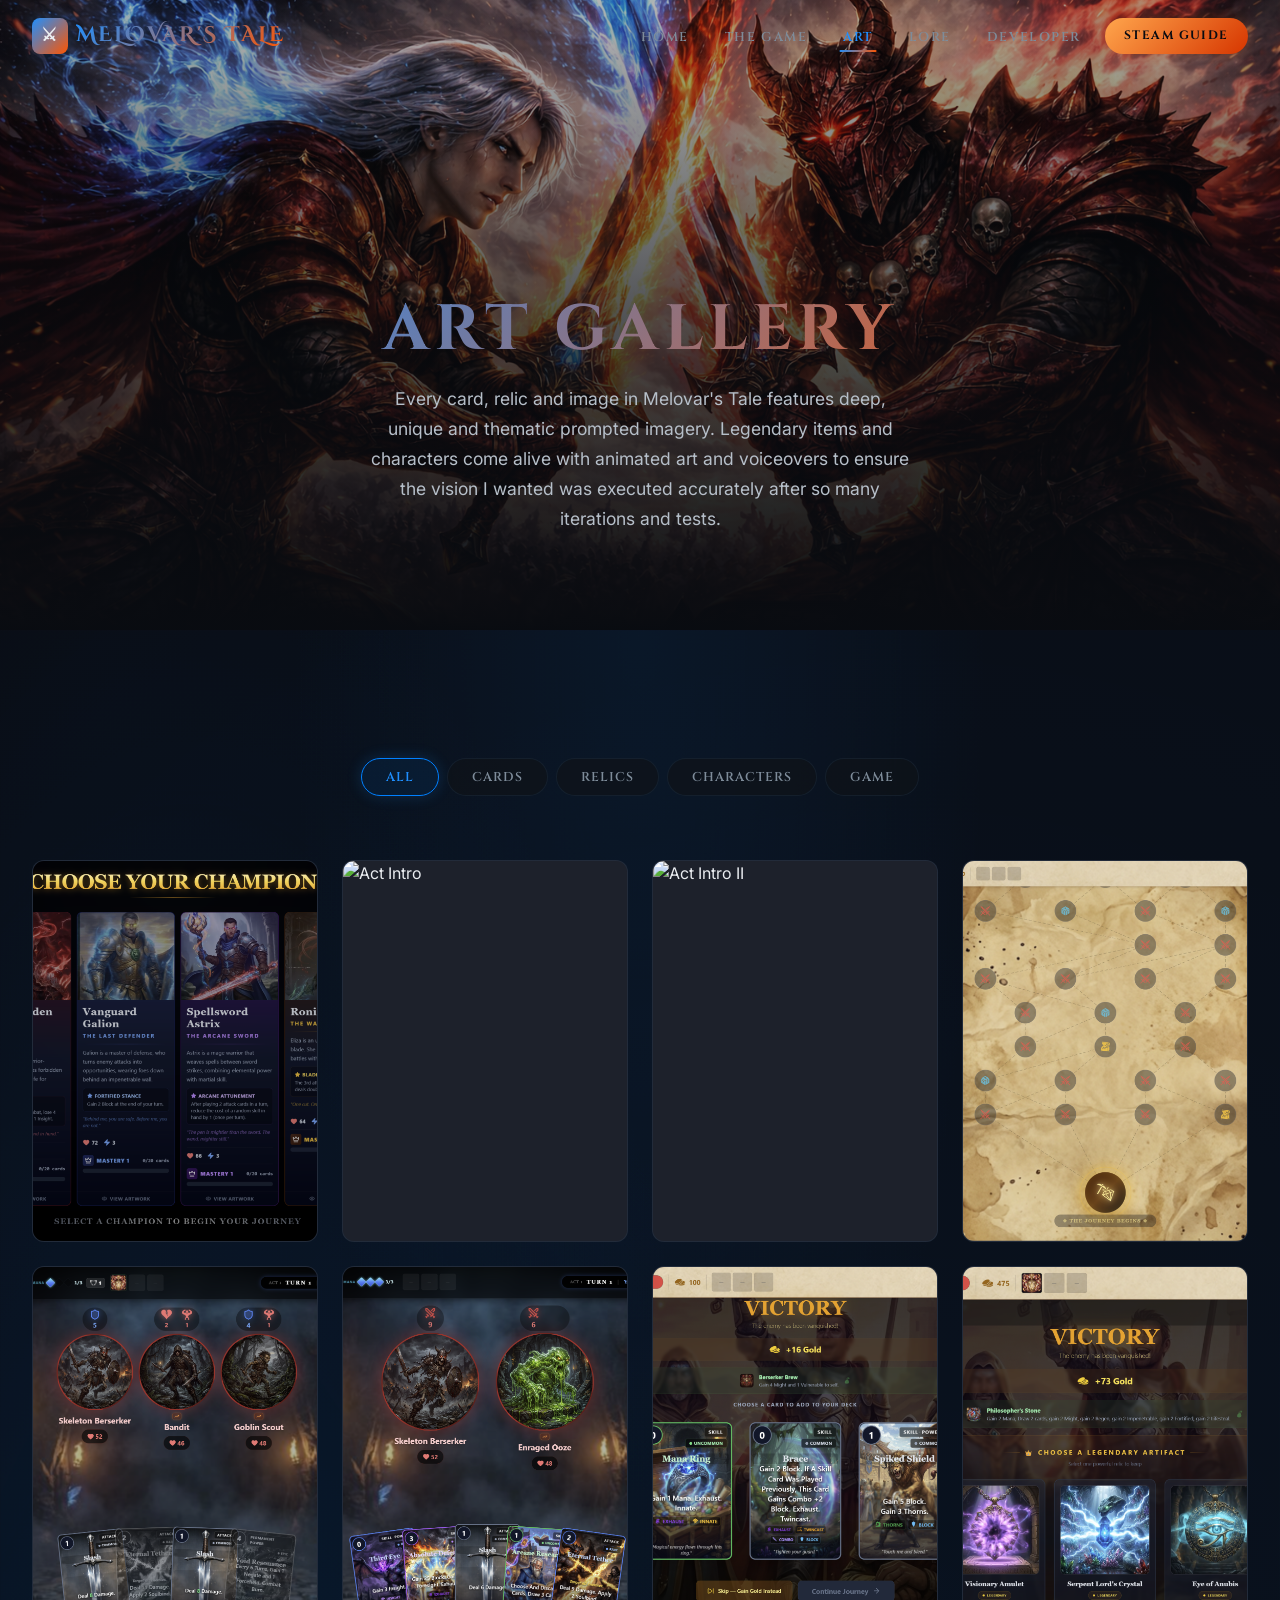
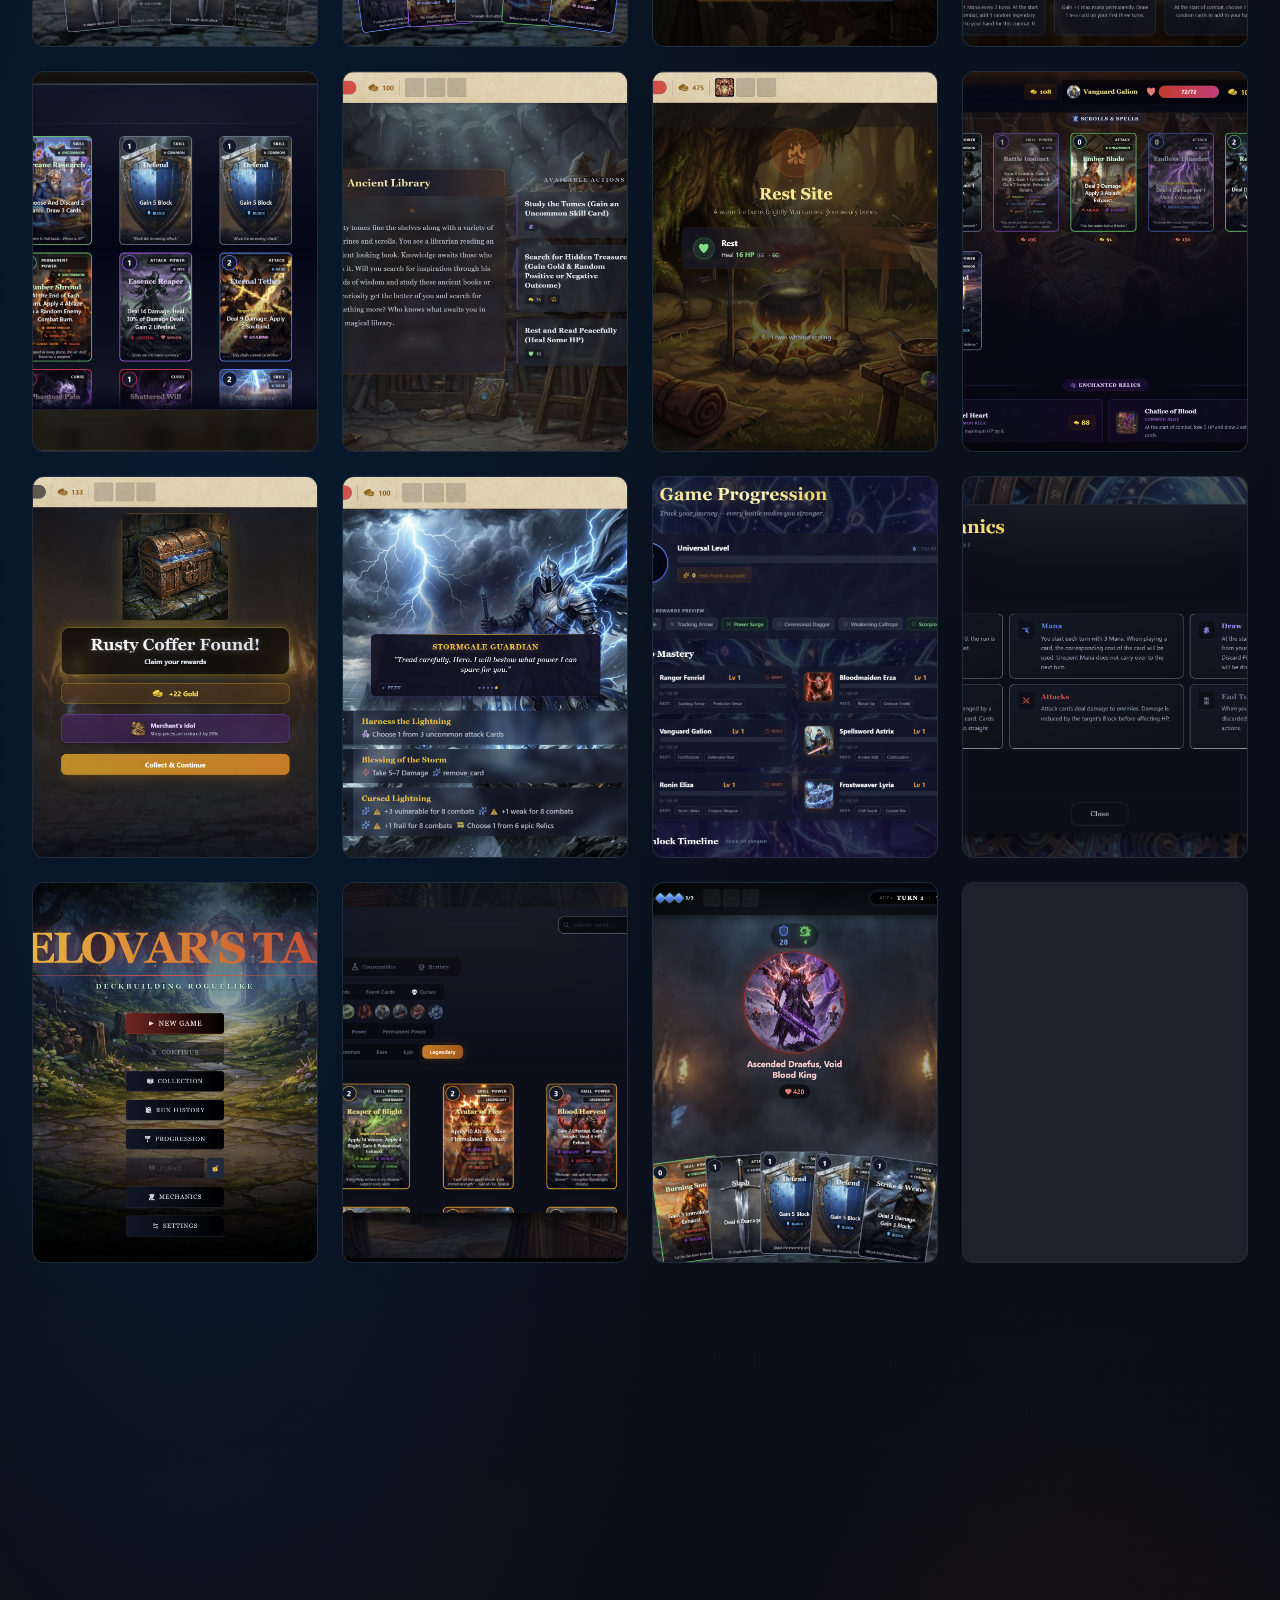
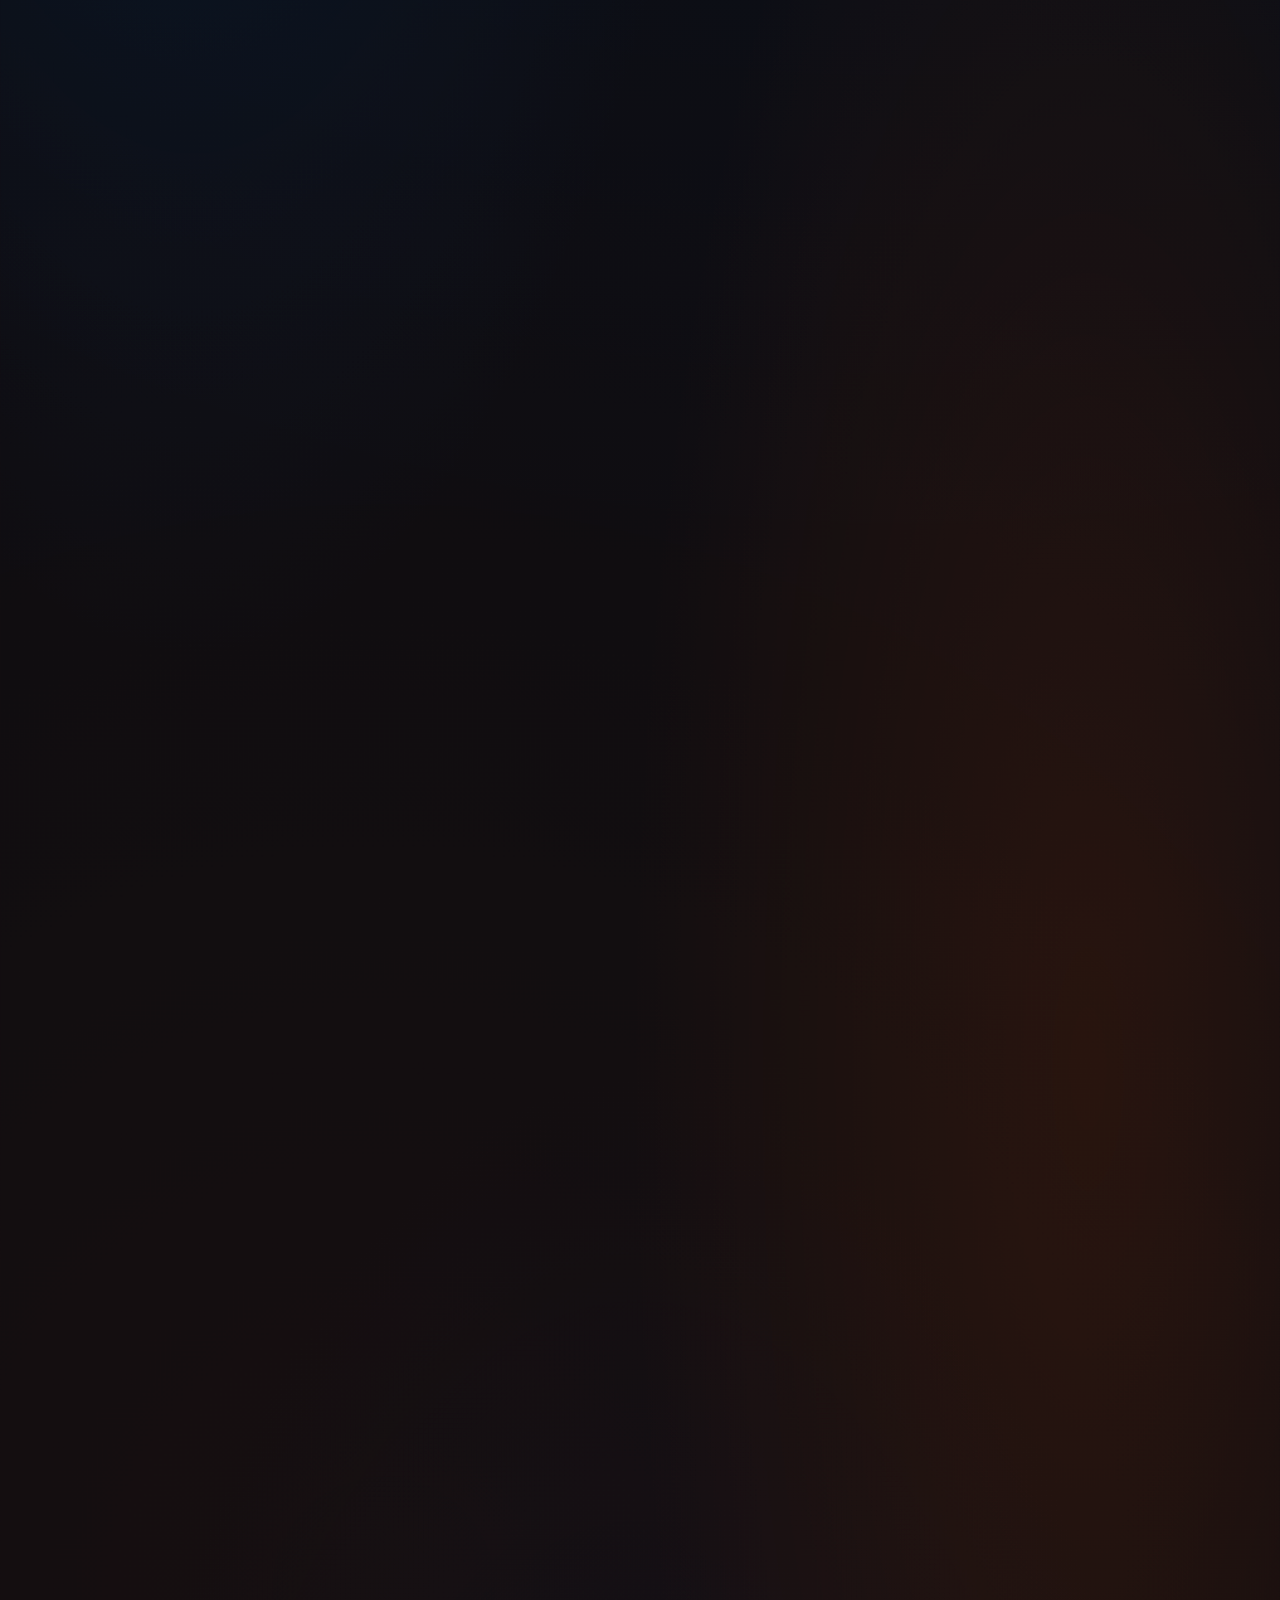
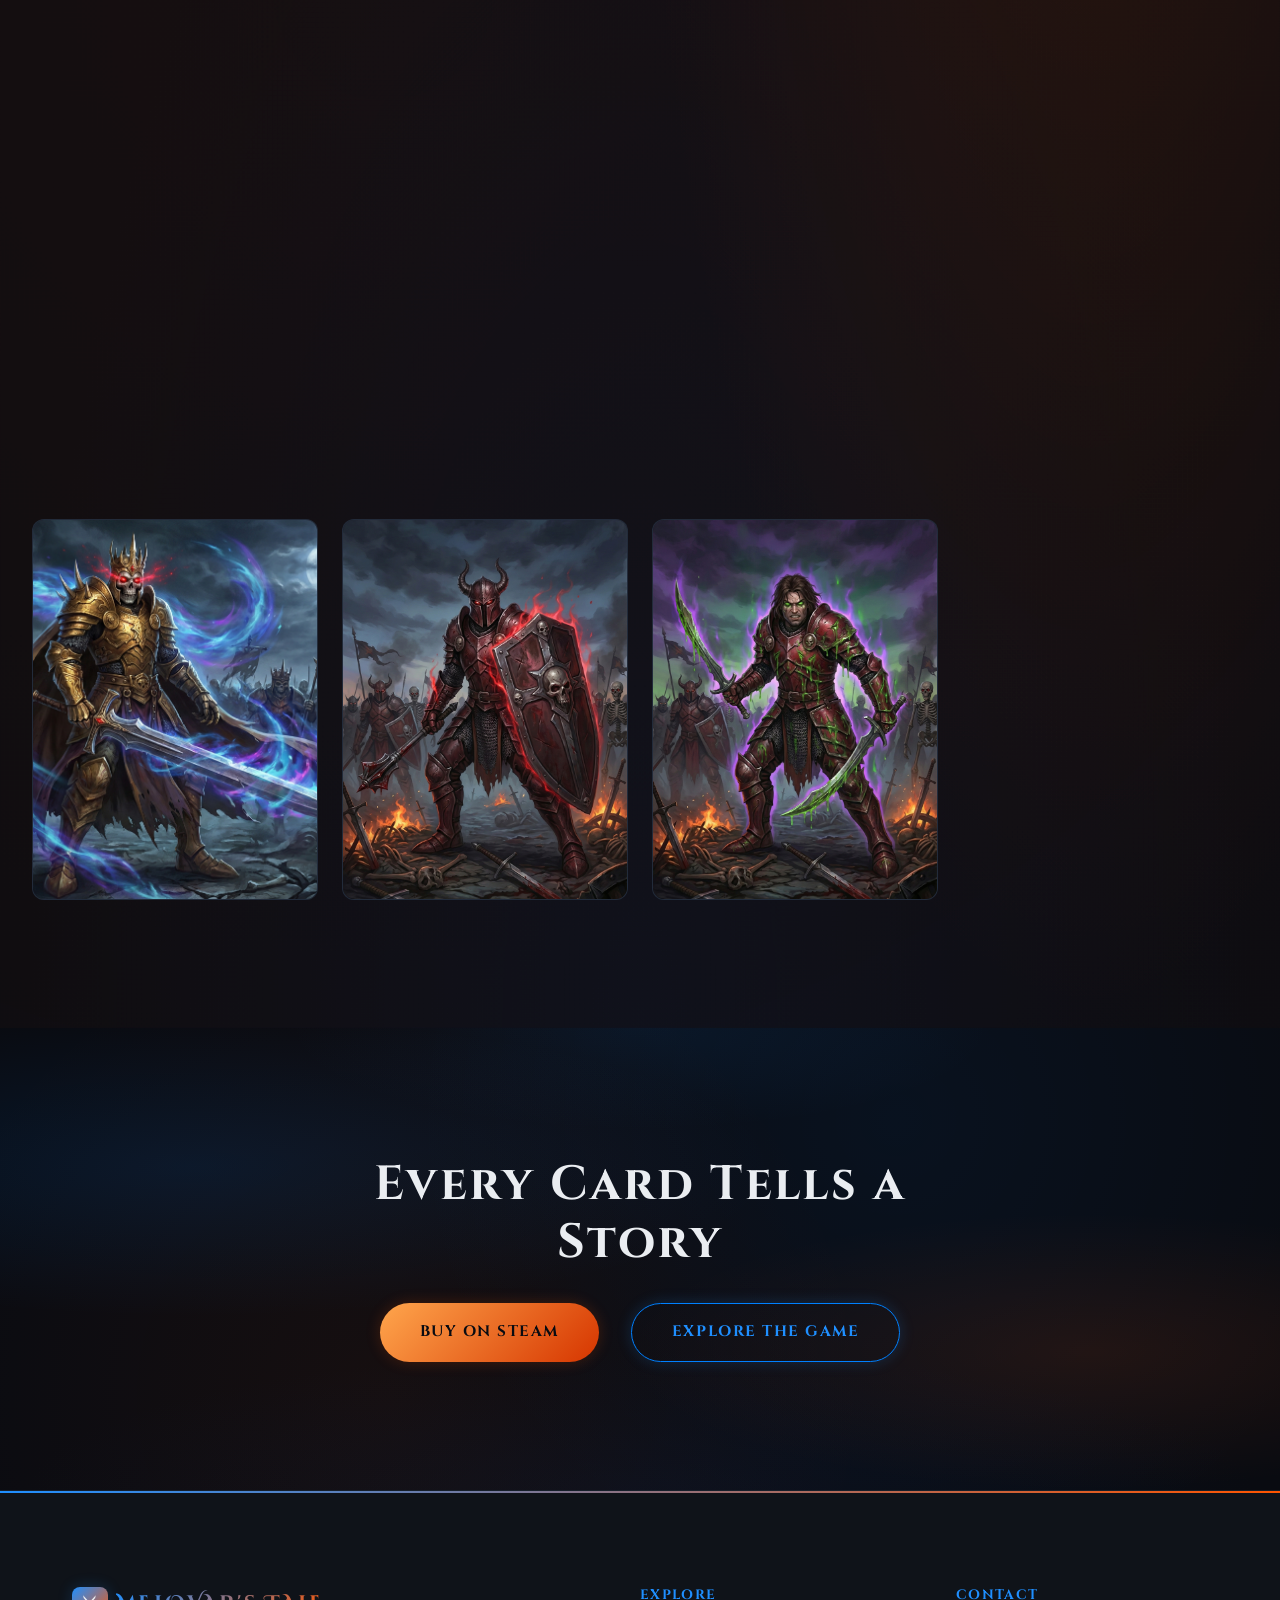
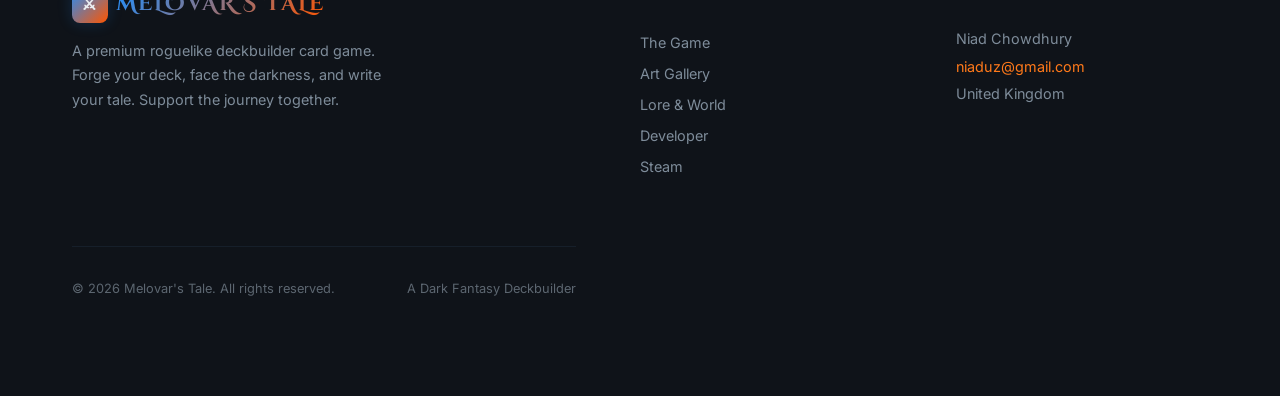
==== art.html @ 2f3a7961 "Fix video autoplay bug on iOS and Android browsers by enforcing strict loop, preload, and JS invocat" ====
<!DOCTYPE html>
<html lang="en">
<head>
  <meta charset="UTF-8">
  <meta name="viewport" content="width=device-width, initial-scale=1.0">
  <title>Art Gallery — Melovar's Tale</title>
  <meta name="description" content="Explore the stunning hand-crafted artwork of Melovar's Tale. Browse legendary cards, powerful relics, and character art from the dark fantasy world.">

  <meta property="og:title" content="Art Gallery — Melovar's Tale">
  <meta property="og:description" content="Stunning hand-crafted card art, legendary relics, and character artwork.">
  <meta property="og:type" content="website">
  <meta property="og:url" content="https://www.melovarstale.co.uk/art">

  <link rel="preconnect" href="https://fonts.googleapis.com">
  <link rel="preconnect" href="https://fonts.gstatic.com" crossorigin>
  <link href="https://fonts.googleapis.com/css2?family=Cinzel:wght@400;500;600;700;800;900&family=Cinzel+Decorative:wght@400;700;900&family=Inter:wght@300;400;500;600;700&display=swap" rel="stylesheet">

  <link rel="stylesheet" href="css/tokens.css">
  <link rel="stylesheet" href="css/base.css">
  <link rel="stylesheet" href="css/layout.css">
  <link rel="stylesheet" href="css/components.css">
  <link rel="stylesheet" href="css/pages/art.css">

  <link rel="icon" href="data:image/svg+xml,<svg xmlns='http://www.w3.org/2000/svg' viewBox='0 0 100 100'><text y='.9em' font-size='90'>⚔️</text></svg>">
</head>
<body>

  <!-- HEADER -->
  <header class="site-header" id="site-header">
    <div class="header-inner">
      <a href="index.html" class="logo" id="logo">
        <div class="logo-icon">⚔</div>
        <span>Melovar's Tale</span>
      </a>
      <nav class="main-nav" id="main-nav" aria-label="Main navigation">
        <ul class="nav-links">
          <li><a href="index.html" class="nav-link" id="nav-home">Home</a></li>
          <li><a href="game.html" class="nav-link" id="nav-game">The Game</a></li>
          <li><a href="art.html" class="nav-link active" id="nav-art">Art</a></li>
          <li><a href="lore.html" class="nav-link" id="nav-lore">Lore</a></li>
          <li><a href="developer.html" class="nav-link" id="nav-developer">Developer</a></li>
        </ul>
        <a href="steam.html" class="nav-cta" id="nav-steam">Steam Guide</a>
      </nav>
      <button class="mobile-toggle" id="mobile-toggle" aria-label="Toggle mobile menu">
        <span></span><span></span><span></span>
      </button>
    </div>
  </header>

  <div class="mobile-nav-overlay" id="mobile-nav-overlay">
    <a href="index.html" class="nav-link">Home</a>
    <a href="game.html" class="nav-link">The Game</a>
    <a href="art.html" class="nav-link active">Art</a>
    <a href="lore.html" class="nav-link">Lore</a>
    <a href="developer.html" class="nav-link">Developer</a>
    <a href="steam.html" class="nav-cta">Steam Guide</a>
  </div>

  <main>
    <!-- HERO -->
    <section class="art-hero" id="art-hero">
      <div class="art-hero-bg">
        <img src="assets/website_images/Melovar - Webpage 5.png" alt="Epic clash of swords" loading="eager">
      </div>
      <div class="art-hero-overlay"></div>
      <div class="art-hero-content">
        <h1>Art Gallery</h1>
        <p>Every card, relic and image in Melovar's Tale features deep, unique and thematic prompted imagery. Legendary items and characters come alive with animated art and voiceovers to ensure the vision I wanted was executed accurately after so many iterations and tests.</p>
      </div>
    </section>

    <!-- GALLERY -->
    <section class="section gallery-section" id="gallery-section">
      <div class="ambient-grid"></div>
      <div class="container" style="max-width: var(--container-wide);">

        <!-- Filter Tabs -->
        <div class="gallery-tabs reveal">
          <button class="gallery-tab active" data-filter="all">All</button>
          <button class="gallery-tab" data-filter="card">Cards</button>
          <button class="gallery-tab" data-filter="relic">Relics</button>
          <button class="gallery-tab" data-filter="character">Characters</button>
          <button class="gallery-tab" data-filter="game">Game</button>
        </div>

        <!-- Gallery Grid -->
        <div class="gallery-grid">

          <!-- GAME PREVIEW IMAGES -->
          <div class="gallery-item reveal" data-category="game" data-title="Hero Select" data-type="In-Game" data-media="image">
            <img src="assets/game_preview_images/hero_select.png" alt="Hero Select" loading="lazy">
            <div class="gallery-item-overlay">
              <h4>Hero Select</h4>
              <span>In-Game</span>
            </div>
          </div>

          <div class="gallery-item reveal" data-category="game" data-title="Act Intro" data-type="In-Game" data-media="image">
            <img src="assets/game_preview_images/act_intro.png" alt="Act Intro" loading="lazy">
            <div class="gallery-item-overlay">
              <h4>Act Intro</h4>
              <span>In-Game</span>
            </div>
          </div>

          <div class="gallery-item reveal" data-category="game" data-title="Act Intro II" data-type="In-Game" data-media="image">
            <img src="assets/game_preview_images/act_intro_two.png" alt="Act Intro II" loading="lazy">
            <div class="gallery-item-overlay">
              <h4>Act Intro II</h4>
              <span>In-Game</span>
            </div>
          </div>

          <div class="gallery-item reveal" data-category="game" data-title="Map Screen" data-type="In-Game" data-media="image">
            <img src="assets/game_preview_images/map_screen_one.png" alt="Map Screen" loading="lazy">
            <div class="gallery-item-overlay">
              <h4>Map Screen</h4>
              <span>In-Game</span>
            </div>
          </div>

          <div class="gallery-item reveal" data-category="game" data-title="Combat Screen" data-type="In-Game" data-media="image">
            <img src="assets/game_preview_images/combat_screen_one.png" alt="Combat Screen" loading="lazy">
            <div class="gallery-item-overlay">
              <h4>Combat Screen</h4>
              <span>In-Game</span>
            </div>
          </div>

          <div class="gallery-item reveal" data-category="game" data-title="Combat Screen II" data-type="In-Game" data-media="image">
            <img src="assets/game_preview_images/combat_screen_two.png" alt="Combat Screen II" loading="lazy">
            <div class="gallery-item-overlay">
              <h4>Combat Screen II</h4>
              <span>In-Game</span>
            </div>
          </div>

          <div class="gallery-item reveal" data-category="game" data-title="Combat Victory" data-type="In-Game" data-media="image">
            <img src="assets/game_preview_images/combat_victory_screen.png" alt="Combat Victory" loading="lazy">
            <div class="gallery-item-overlay">
              <h4>Combat Victory</h4>
              <span>In-Game</span>
            </div>
          </div>

          <div class="gallery-item reveal" data-category="game" data-title="Boss Victory" data-type="In-Game" data-media="image">
            <img src="assets/game_preview_images/boss_victory_screen.png" alt="Boss Victory" loading="lazy">
            <div class="gallery-item-overlay">
              <h4>Boss Victory</h4>
              <span>In-Game</span>
            </div>
          </div>

          <div class="gallery-item reveal" data-category="game" data-title="Deck View" data-type="In-Game" data-media="image">
            <img src="assets/game_preview_images/deck_view.png" alt="Deck View" loading="lazy">
            <div class="gallery-item-overlay">
              <h4>Deck View</h4>
              <span>In-Game</span>
            </div>
          </div>

          <div class="gallery-item reveal" data-category="game" data-title="Event Screen" data-type="In-Game" data-media="image">
            <img src="assets/game_preview_images/event_screen_one.png" alt="Event Screen" loading="lazy">
            <div class="gallery-item-overlay">
              <h4>Event Screen</h4>
              <span>In-Game</span>
            </div>
          </div>

          <div class="gallery-item reveal" data-category="game" data-title="Rest Site" data-type="In-Game" data-media="image">
            <img src="assets/game_preview_images/rest_screen.png" alt="Rest Site" loading="lazy">
            <div class="gallery-item-overlay">
              <h4>Rest Site</h4>
              <span>In-Game</span>
            </div>
          </div>

          <div class="gallery-item reveal" data-category="game" data-title="Shop" data-type="In-Game" data-media="image">
            <img src="assets/game_preview_images/shop_screen.png" alt="Shop" loading="lazy">
            <div class="gallery-item-overlay">
              <h4>Shop</h4>
              <span>In-Game</span>
            </div>
          </div>

          <div class="gallery-item reveal" data-category="game" data-title="Treasure Room" data-type="In-Game" data-media="image">
            <img src="assets/game_preview_images/treasure_screen.png" alt="Treasure Room" loading="lazy">
            <div class="gallery-item-overlay">
              <h4>Treasure Room</h4>
              <span>In-Game</span>
            </div>
          </div>

          <div class="gallery-item reveal" data-category="game" data-title="Entity Encounter" data-type="In-Game" data-media="image">
            <img src="assets/game_preview_images/start_node_entity_meet.png" alt="Entity Encounter" loading="lazy">
            <div class="gallery-item-overlay">
              <h4>Entity Encounter</h4>
              <span>In-Game</span>
            </div>
          </div>

          <div class="gallery-item reveal" data-category="game" data-title="Game Progression" data-type="In-Game" data-media="image">
            <img src="assets/game_preview_images/game_progression.png" alt="Game Progression" loading="lazy">
            <div class="gallery-item-overlay">
              <h4>Game Progression</h4>
              <span>In-Game</span>
            </div>
          </div>

          <div class="gallery-item reveal" data-category="game" data-title="Game Mechanics" data-type="In-Game" data-media="image">
            <img src="assets/game_preview_images/game_mechanics.png" alt="Game Mechanics" loading="lazy">
            <div class="gallery-item-overlay">
              <h4>Game Mechanics</h4>
              <span>In-Game</span>
            </div>
          </div>

          <div class="gallery-item reveal" data-category="game" data-title="Title Screen" data-type="In-Game" data-media="image">
            <img src="assets/game_preview_images/title_screen.png" alt="Title Screen" loading="lazy">
            <div class="gallery-item-overlay">
              <h4>Title Screen</h4>
              <span>In-Game</span>
            </div>
          </div>

          <div class="gallery-item reveal" data-category="game" data-title="Game Collection" data-type="In-Game" data-media="image">
            <img src="assets/game_preview_images/game_collection.png" alt="Game Collection" loading="lazy">
            <div class="gallery-item-overlay">
              <h4>Game Collection</h4>
              <span>In-Game</span>
            </div>
          </div>

          <div class="gallery-item reveal" data-category="game" data-title="Ascended Boss Encounter" data-type="In-Game" data-media="image">
            <img src="assets/game_preview_images/ascended_boss_encounter.png" alt="Ascended Boss Encounter" loading="lazy">
            <div class="gallery-item-overlay">
              <h4>Ascended Boss Encounter</h4>
              <span>In-Game</span>
            </div>
          </div>

          <!-- LEGENDARY CARDS (MP4) -->
          <div class="gallery-item reveal" data-category="card" data-title="Legacy of Melovar" data-type="Legendary Card" data-media="video" data-src="assets/cards/legacy_of_melovar.mp4">
            <video autoplay loop muted playsinline preload="auto">
              <source src="assets/cards/legacy_of_melovar.mp4" type="video/mp4">
            </video>
            <div class="gallery-item-overlay">
              <h4>Legacy of Melovar</h4>
              <span class="legendary">Legendary Card</span>
            </div>
          </div>

          <div class="gallery-item reveal" data-category="card" data-title="Avatar of Fire" data-type="Legendary Card" data-media="video" data-src="assets/cards/avatar_of_fire.mp4">
            <video autoplay loop muted playsinline preload="auto">
              <source src="assets/cards/avatar_of_fire.mp4" type="video/mp4">
            </video>
            <div class="gallery-item-overlay">
              <h4>Avatar of Fire</h4>
              <span class="legendary">Legendary Card</span>
            </div>
          </div>

          <div class="gallery-item reveal" data-category="card" data-title="Crimson Tide" data-type="Legendary Card" data-media="video" data-src="assets/cards/crimson_tide.mp4">
            <video autoplay loop muted playsinline preload="auto">
              <source src="assets/cards/crimson_tide.mp4" type="video/mp4">
            </video>
            <div class="gallery-item-overlay">
              <h4>Crimson Tide</h4>
              <span class="legendary">Legendary Card</span>
            </div>
          </div>

          <div class="gallery-item reveal" data-category="card" data-title="Elemental Burst" data-type="Legendary Card" data-media="video" data-src="assets/cards/elemental_burst.mp4">
            <video autoplay loop muted playsinline preload="auto">
              <source src="assets/cards/elemental_burst.mp4" type="video/mp4">
            </video>
            <div class="gallery-item-overlay">
              <h4>Elemental Burst</h4>
              <span class="legendary">Legendary Card</span>
            </div>
          </div>

          <div class="gallery-item reveal" data-category="card" data-title="Realm Protector" data-type="Legendary Card" data-media="video" data-src="assets/cards/realm_protector.mp4">
            <video autoplay loop muted playsinline preload="auto">
              <source src="assets/cards/realm_protector.mp4" type="video/mp4">
            </video>
            <div class="gallery-item-overlay">
              <h4>Realm Protector</h4>
              <span class="legendary">Legendary Card</span>
            </div>
          </div>

          <div class="gallery-item reveal" data-category="card" data-title="Eternal Tempest" data-type="Legendary Card" data-media="video" data-src="assets/cards/eternal_tempest.mp4">
            <video autoplay loop muted playsinline preload="auto">
              <source src="assets/cards/eternal_tempest.mp4" type="video/mp4">
            </video>
            <div class="gallery-item-overlay">
              <h4>Eternal Tempest</h4>
              <span class="legendary">Legendary Card</span>
            </div>
          </div>

          <!-- STATIC CARDS -->
          <div class="gallery-item reveal" data-category="card" data-title="Flame Strike" data-type="Attack Card" data-media="image">
            <img src="assets/cards/flame_strike.png" alt="Flame Strike" loading="lazy">
            <div class="gallery-item-overlay">
              <h4>Flame Strike</h4>
              <span>Attack Card</span>
            </div>
          </div>

          <div class="gallery-item reveal" data-category="card" data-title="Arcane Nova" data-type="Skill Card" data-media="image">
            <img src="assets/cards/arcane_nova.png" alt="Arcane Nova" loading="lazy">
            <div class="gallery-item-overlay">
              <h4>Arcane Nova</h4>
              <span>Skill Card</span>
            </div>
          </div>

          <div class="gallery-item reveal" data-category="card" data-title="Dragon's Heart" data-type="Defense Card" data-media="image">
            <img src="assets/cards/dragons_heart.png" alt="Dragon's Heart" loading="lazy">
            <div class="gallery-item-overlay">
              <h4>Dragon's Heart</h4>
              <span>Defense Card</span>
            </div>
          </div>

          <div class="gallery-item reveal" data-category="card" data-title="Death Blossom" data-type="Attack Card" data-media="image">
            <img src="assets/cards/death_blossom.png" alt="Death Blossom" loading="lazy">
            <div class="gallery-item-overlay">
              <h4>Death Blossom</h4>
              <span>Attack Card</span>
            </div>
          </div>

          <div class="gallery-item reveal" data-category="card" data-title="Phoenix Rebirth" data-type="Skill Card" data-media="image">
            <img src="assets/cards/phoenix_rebirth.png" alt="Phoenix Rebirth" loading="lazy">
            <div class="gallery-item-overlay">
              <h4>Phoenix Rebirth</h4>
              <span>Skill Card</span>
            </div>
          </div>

          <div class="gallery-item reveal" data-category="card" data-title="Glacial Cascade" data-type="Attack Card" data-media="image">
            <img src="assets/cards/glacial_cascade.png" alt="Glacial Cascade" loading="lazy">
            <div class="gallery-item-overlay">
              <h4>Glacial Cascade</h4>
              <span>Attack Card</span>
            </div>
          </div>

          <!-- LEGENDARY RELICS (MP4) -->
          <div class="gallery-item reveal" data-category="relic" data-title="Melovar's Sword" data-type="Legendary Relic" data-media="video" data-src="assets/relics/melovars_sword.mp4">
            <video autoplay loop muted playsinline preload="auto">
              <source src="assets/relics/melovars_sword.mp4" type="video/mp4">
            </video>
            <div class="gallery-item-overlay">
              <h4>Melovar's Sword</h4>
              <span class="legendary">Legendary Relic</span>
            </div>
          </div>

          <div class="gallery-item reveal" data-category="relic" data-title="Heart of Draefus" data-type="Legendary Relic" data-media="video" data-src="assets/relics/heart_of_draefus.mp4">
            <video autoplay loop muted playsinline preload="auto">
              <source src="assets/relics/heart_of_draefus.mp4" type="video/mp4">
            </video>
            <div class="gallery-item-overlay">
              <h4>Heart of Draefus</h4>
              <span class="legendary">Legendary Relic</span>
            </div>
          </div>

          <div class="gallery-item reveal" data-category="relic" data-title="Phoenix Feather" data-type="Legendary Relic" data-media="video" data-src="assets/relics/phoenix_feather.mp4">
            <video autoplay loop muted playsinline preload="auto">
              <source src="assets/relics/phoenix_feather.mp4" type="video/mp4">
            </video>
            <div class="gallery-item-overlay">
              <h4>Phoenix Feather</h4>
              <span class="legendary">Legendary Relic</span>
            </div>
          </div>

          <div class="gallery-item reveal" data-category="relic" data-title="Eye of Anubis" data-type="Legendary Relic" data-media="video" data-src="assets/relics/eye_of_anubis.mp4">
            <video autoplay loop muted playsinline preload="auto">
              <source src="assets/relics/eye_of_anubis.mp4" type="video/mp4">
            </video>
            <div class="gallery-item-overlay">
              <h4>Eye of Anubis</h4>
              <span class="legendary">Legendary Relic</span>
            </div>
          </div>

          <div class="gallery-item reveal" data-category="relic" data-title="Crown of the Fallen King" data-type="Legendary Relic" data-media="video" data-src="assets/relics/crown_of_the_fallen_king.mp4">
            <video autoplay loop muted playsinline preload="auto">
              <source src="assets/relics/crown_of_the_fallen_king.mp4" type="video/mp4">
            </video>
            <div class="gallery-item-overlay">
              <h4>Crown of the Fallen King</h4>
              <span class="legendary">Legendary Relic</span>
            </div>
          </div>

          <div class="gallery-item reveal" data-category="relic" data-title="Infinity Loop" data-type="Legendary Relic" data-media="video" data-src="assets/relics/infinity_loop.mp4">

            <video autoplay loop muted playsinline preload="auto">
              <source src="assets/relics/infinity_loop.mp4" type="video/mp4">
            </video>
            <div class="gallery-item-overlay">
              <h4>Infinity Loop</h4>
              <span class="legendary">Legendary Relic</span>
            </div>
          </div>

          <div class="gallery-item reveal" data-category="relic" data-title="Blade of a Thousand Cuts" data-type="Legendary Relic" data-media="video" data-src="assets/relics/blade_of_a_thousand_cuts.mp4">
            <video autoplay loop muted playsinline preload="auto">
              <source src="assets/relics/blade_of_a_thousand_cuts.mp4" type="video/mp4">
            </video>
            <div class="gallery-item-overlay">
              <h4>Blade of a Thousand Cuts</h4>
              <span class="legendary">Legendary Relic</span>
            </div>
          </div>

          <div class="gallery-item reveal" data-category="relic" data-title="Visionary Amulet" data-type="Legendary Relic" data-media="video" data-src="assets/relics/visionary_amulet.mp4">
            <video autoplay loop muted playsinline preload="auto">
              <source src="assets/relics/visionary_amulet.mp4" type="video/mp4">
            </video>
            <div class="gallery-item-overlay">
              <h4>Visionary Amulet</h4>
              <span class="legendary">Legendary Relic</span>
            </div>
          </div>

          <!-- CHARACTER ART -->
          <div class="gallery-item reveal" data-category="character" data-title="Lord Melovar" data-type="Character Art" data-media="image">
            <img src="assets/website_images/Melovar - Webpage.png" alt="Lord Melovar" loading="lazy">
            <div class="gallery-item-overlay">
              <h4>Lord Melovar</h4>
              <span>Character Art</span>
            </div>
          </div>

          <div class="gallery-item reveal" data-category="character" data-title="Blood Knight Draefus" data-type="Character Art" data-media="image">
            <img src="assets/images/blood-knight-draefus-still.jpg" alt="Blood Knight Draefus" loading="lazy">
            <div class="gallery-item-overlay">
              <h4>Blood Knight Draefus</h4>
              <span>Character Art</span>
            </div>
          </div>

          <div class="gallery-item reveal" data-category="character" data-title="Ancient Wolf, Frostfang" data-type="Character Art" data-media="image">
            <img src="assets/images/frostfang.png" alt="Ancient Wolf, Frostfang" loading="lazy">
            <div class="gallery-item-overlay">
              <h4>Ancient Wolf, Frostfang</h4>
              <span>Character Art</span>
            </div>
          </div>

          <div class="gallery-item reveal" data-category="character" data-title="Melastraza, Mother of Dragons" data-type="Character Art" data-media="image">
            <img src="assets/images/infernal-dragon-melastraza.jpg" alt="Melastraza, Mother of Dragons" loading="lazy">
            <div class="gallery-item-overlay">
              <h4>Melastraza, Mother of Dragons</h4>
              <span>Character Art</span>
            </div>
          </div>

          <div class="gallery-item reveal" data-category="character" data-title="Blade Crafter Zoros" data-type="Character Art" data-media="image">
            <img src="assets/images/blade-crafter-zoros.png" alt="Blade Crafter Zoros" loading="lazy">
            <div class="gallery-item-overlay">
              <h4>Blade Crafter Zoros</h4>
              <span>Character Art</span>
            </div>
          </div>

          <div class="gallery-item reveal" data-category="character" data-title="Lich King Ezekiel" data-type="Character Art" data-media="image">
            <img src="assets/characters/lich_king.jpg" alt="Lich King Ezekiel" loading="lazy">
            <div class="gallery-item-overlay">
              <h4>Lich King Ezekiel</h4>
              <span>Character Art</span>
            </div>
          </div>

          <div class="gallery-item reveal" data-category="character" data-title="Shield of Draefus" data-type="Character Art" data-media="image">
            <img src="assets/characters/shield_of_draefus.jpg" alt="Shield of Draefus" loading="lazy">
            <div class="gallery-item-overlay">
              <h4>Shield of Draefus</h4>
              <span>Character Art</span>
            </div>
          </div>

          <div class="gallery-item reveal" data-category="character" data-title="Sword of Draefus" data-type="Character Art" data-media="image">
            <img src="assets/characters/sword_of_draefus.jpg" alt="Sword of Draefus" loading="lazy">
            <div class="gallery-item-overlay">
              <h4>Sword of Draefus</h4>
              <span>Character Art</span>
            </div>
          </div>

        </div>
      </div>
    </section>

    <!-- CTA -->
    <section class="section cta-section" id="art-cta">
      <div class="ambient-grid"></div>
      <div class="container">
        <div class="cta-content reveal">
          <h2>Every Card Tells a Story</h2>
          <div class="cta-actions">
            <a href="https://store.steampowered.com/app/4582580/Melovars_Tale/" target="_blank" rel="noopener" class="btn btn-primary btn-lg">Wishlist on Steam</a>
            <a href="game.html" class="btn btn-secondary btn-lg">Explore the Game</a>
          </div>
        </div>
      </div>
    </section>
  </main>

  <!-- LIGHTBOX -->
  <div class="lightbox" id="lightbox">
    <button class="lightbox-close" id="lightbox-close">&times;</button>
    <div class="lightbox-content" id="lightbox-content"></div>
    <div class="lightbox-caption">
      <h3 id="lightbox-caption-title"></h3>
      <span id="lightbox-caption-type"></span>
    </div>
  </div>

  <!-- FOOTER -->
  <footer class="site-footer" id="site-footer">
    <div class="container">
      <div class="footer-grid">
        <div class="footer-brand">
          <a href="index.html" class="logo">
            <div class="logo-icon">⚔</div>
            <span>Melovar's Tale</span>
          </a>
          <p>A premium roguelike deckbuilder card game. Forge your deck, face the darkness, and write your tale. Support the journey together.</p>
        </div>
        <div class="footer-nav">
          <h4 class="footer-heading">Explore</h4>
          <div class="footer-links">
            <a href="game.html">The Game</a>
            <a href="art.html">Art Gallery</a>
            <a href="lore.html">Lore & World</a>
            <a href="developer.html">Developer</a>
            <a href="steam.html">Steam</a>
          </div>
        </div>
        <div class="footer-connect">
          <h4 class="footer-heading">Contact</h4>
          <div class="footer-contact-info">
            <p>Niad Chowdhury</p>
            <a href="mailto:niaduz@gmail.com">niaduz@gmail.com</a>
            <p>United Kingdom</p>
          </div>
      </div>
      <div class="footer-bottom">
        <span>&copy; 2026 Melovar's Tale. All rights reserved.</span>
        <span>A Dark Fantasy Deckbuilder</span>
      </div>
    </div>
  </footer>

  <script src="js/nav.js"></script>
  <script src="js/animations.js"></script>
  <script src="js/gallery.js"></script>
  <script>
    document.querySelectorAll('video[autoplay]').forEach(video => {
      const observer = new IntersectionObserver((entries) => {
        entries.forEach(entry => {
          if (entry.isIntersecting) {
            video.currentTime = 0;
            video.play();
          } else {
            video.pause();
          }
        });
      }, { threshold: 0.3 });
      observer.observe(video);
    });
  </script>
</body>
</html>
---- css/tokens.css ----
/* ============================================
   MELOVAR'S TALE — Design Tokens
   Azure Blue & Fire Orange Theme
   ============================================ */

:root {
  /* ── Azure Blue Palette ── */
  --azure-50:  hsl(210, 100%, 95%);
  --azure-100: hsl(210, 100%, 88%);
  --azure-200: hsl(210, 100%, 78%);
  --azure-300: hsl(210, 100%, 68%);
  --azure-400: hsl(210, 100%, 56%);
  --azure-500: hsl(210, 100%, 50%);
  --azure-600: hsl(210, 100%, 42%);
  --azure-700: hsl(210, 100%, 34%);
  --azure-800: hsl(215, 80%, 22%);
  --azure-900: hsl(215, 50%, 10%);

  /* ── Fire Orange Palette ── */
  --fire-50:  hsl(35, 100%, 95%);
  --fire-100: hsl(35, 100%, 88%);
  --fire-200: hsl(32, 100%, 78%);
  --fire-300: hsl(30, 100%, 65%);
  --fire-400: hsl(25, 100%, 55%);
  --fire-500: hsl(20, 100%, 50%);
  --fire-600: hsl(15, 100%, 42%);
  --fire-700: hsl(12, 100%, 35%);
  --fire-800: hsl(10, 80%, 25%);

  /* ── Surface / Background ── */
  --surface-950: hsl(220, 30%, 5%);
  --surface-900: hsl(220, 25%, 8%);
  --surface-850: hsl(220, 22%, 11%);
  --surface-800: hsl(220, 20%, 14%);
  --surface-700: hsl(220, 18%, 20%);
  --surface-600: hsl(220, 15%, 28%);

  /* ── Text ── */
  --text-primary: hsl(210, 20%, 93%);
  --text-secondary: hsl(210, 15%, 75%);
  --text-muted: hsl(210, 12%, 55%);
  --text-dim: hsl(210, 10%, 40%);

  /* ── Gradients ── */
  --gradient-azure: linear-gradient(135deg, var(--azure-400), var(--azure-600));
  --gradient-fire: linear-gradient(135deg, var(--fire-300), var(--fire-600));
  --gradient-azure-fire: linear-gradient(135deg, var(--azure-400), var(--fire-500));
  --gradient-fire-glow: linear-gradient(135deg, var(--fire-400), var(--fire-600));
  --gradient-hero-overlay: linear-gradient(
    180deg,
    transparent 0%,
    hsla(220, 30%, 5%, 0.3) 40%,
    hsla(220, 30%, 5%, 0.85) 75%,
    var(--surface-950) 100%
  );
  --gradient-hero-overlay-left: linear-gradient(
    90deg,
    hsla(220, 30%, 5%, 0.95) 0%,
    hsla(220, 30%, 5%, 0.7) 35%,
    hsla(220, 30%, 5%, 0.3) 55%,
    transparent 75%
  );

  /* ── Shadows & Glows ── */
  --glow-azure: 0 0 30px hsla(210, 100%, 56%, 0.3);
  --glow-azure-sm: 0 0 15px hsla(210, 100%, 56%, 0.2);
  --glow-fire: 0 0 30px hsla(20, 100%, 50%, 0.3);
  --glow-fire-sm: 0 0 15px hsla(20, 100%, 50%, 0.2);
  --glow-text-azure: 0 0 20px hsla(210, 100%, 56%, 0.4);
  --glow-text-fire: 0 0 20px hsla(20, 100%, 50%, 0.4);
  --shadow-card: 0 8px 32px hsla(0, 0%, 0%, 0.4);
  --shadow-elevated: 0 16px 48px hsla(0, 0%, 0%, 0.5);

  /* ── Glassmorphism ── */
  --glass-bg: hsla(220, 25%, 8%, 0.7);
  --glass-bg-light: hsla(220, 25%, 12%, 0.6);
  --glass-border: hsla(210, 40%, 40%, 0.15);
  --glass-border-hover: hsla(210, 40%, 50%, 0.25);
  --glass-blur: blur(20px);

  /* ── Typography ── */
  --font-heading: 'Cinzel', 'Cinzel Decorative', Georgia, serif;
  --font-body: 'Inter', -apple-system, BlinkMacSystemFont, 'Segoe UI', sans-serif;
  --font-accent: 'Cinzel Decorative', 'Cinzel', Georgia, serif;

  /* ── Spacing Scale ── */
  --space-xs: 0.25rem;
  --space-sm: 0.5rem;
  --space-md: 1rem;
  --space-lg: 1.5rem;
  --space-xl: 2rem;
  --space-2xl: 3rem;
  --space-3xl: 4rem;
  --space-4xl: 6rem;
  --space-5xl: 8rem;

  /* ── Border Radius ── */
  --radius-sm: 4px;
  --radius-md: 8px;
  --radius-lg: 12px;
  --radius-xl: 16px;
  --radius-2xl: 24px;
  --radius-full: 9999px;

  /* ── Transitions ── */
  --transition-fast: 150ms ease;
  --transition-base: 250ms ease;
  --transition-slow: 400ms ease;
  --transition-spring: 500ms cubic-bezier(0.34, 1.56, 0.64, 1);

  /* ── Layout ── */
  --container-max: 1200px;
  --container-wide: 1400px;
  --header-height: 72px;
}
---- css/base.css ----
/* ============================================
   MELOVAR'S TALE — Base Styles
   Reset, Typography, Global Styles
   ============================================ */

/* ── Reset ── */
*,
*::before,
*::after {
  margin: 0;
  padding: 0;
  box-sizing: border-box;
}

html {
  font-size: 16px;
  scroll-behavior: smooth;
  -webkit-font-smoothing: antialiased;
  -moz-osx-font-smoothing: grayscale;
}

body {
  font-family: var(--font-body);
  color: var(--text-primary);
  background-color: var(--surface-950);
  line-height: 1.6;
  overflow-x: hidden;
  min-height: 100vh;
}

img {
  max-width: 100%;
  height: auto;
  display: block;
}

a {
  color: inherit;
  text-decoration: none;
}

ul, ol {
  list-style: none;
}

button {
  font-family: inherit;
  cursor: pointer;
  border: none;
  background: none;
  color: inherit;
}

/* ── Typography ── */
h1, h2, h3, h4, h5, h6 {
  font-family: var(--font-heading);
  font-weight: 700;
  line-height: 1.2;
  color: var(--text-primary);
}

h1 {
  font-size: clamp(2.5rem, 6vw, 5rem);
  letter-spacing: 0.08em;
  text-transform: uppercase;
}

h2 {
  font-size: clamp(1.8rem, 4vw, 3rem);
  letter-spacing: 0.05em;
}

h3 {
  font-size: clamp(1.2rem, 2.5vw, 1.75rem);
  letter-spacing: 0.03em;
}

h4 {
  font-size: clamp(1rem, 2vw, 1.25rem);
  letter-spacing: 0.02em;
}

p {
  color: var(--text-secondary);
  font-size: 1rem;
  line-height: 1.7;
  max-width: 65ch;
}

.text-gradient-azure {
  background: var(--gradient-azure);
  -webkit-background-clip: text;
  -webkit-text-fill-color: transparent;
  background-clip: text;
}

.text-gradient-fire {
  background: var(--gradient-fire);
  -webkit-background-clip: text;
  -webkit-text-fill-color: transparent;
  background-clip: text;
}

.text-gradient-azure-fire {
  background: var(--gradient-azure-fire);
  -webkit-background-clip: text;
  -webkit-text-fill-color: transparent;
  background-clip: text;
}

.text-glow-azure {
  text-shadow: var(--glow-text-azure);
}

.text-glow-fire {
  text-shadow: var(--glow-text-fire);
}

/* ── Selection ── */
::selection {
  background: hsla(210, 100%, 50%, 0.3);
  color: var(--azure-50);
}

/* ── Scrollbar ── */
::-webkit-scrollbar {
  width: 8px;
}

::-webkit-scrollbar-track {
  background: var(--surface-950);
}

::-webkit-scrollbar-thumb {
  background: var(--surface-600);
  border-radius: var(--radius-full);
}

::-webkit-scrollbar-thumb:hover {
  background: var(--azure-600);
}

/* ── Utility Classes ── */
.container {
  width: 100%;
  max-width: var(--container-max);
  margin: 0 auto;
  padding: 0 var(--space-xl);
}

.container-wide {
  max-width: var(--container-wide);
}

.section {
  padding: var(--space-5xl) 0;
  position: relative;
}

.sr-only {
  position: absolute;
  width: 1px;
  height: 1px;
  padding: 0;
  margin: -1px;
  overflow: hidden;
  clip: rect(0, 0, 0, 0);
  white-space: nowrap;
  border-width: 0;
}

/* ── Scroll Reveal Animation Base ── */
.reveal {
  opacity: 0;
  transform: translateY(30px);
  transition: opacity 0.8s ease, transform 0.8s ease;
}

.reveal.revealed {
  opacity: 1;
  transform: translateY(0);
}

.reveal-left {
  opacity: 0;
  transform: translateX(-40px);
  transition: opacity 0.8s ease, transform 0.8s ease;
}

.reveal-left.revealed {
  opacity: 1;
  transform: translateX(0);
}

.reveal-right {
  opacity: 0;
  transform: translateX(40px);
  transition: opacity 0.8s ease, transform 0.8s ease;
}

.reveal-right.revealed {
  opacity: 1;
  transform: translateX(0);
}

.reveal-scale {
  opacity: 0;
  transform: scale(0.9);
  transition: opacity 0.8s ease, transform 0.8s ease;
}

.reveal-scale.revealed {
  opacity: 1;
  transform: scale(1);
}

/* Stagger delays */
.reveal-delay-1 { transition-delay: 0.1s; }
.reveal-delay-2 { transition-delay: 0.2s; }
.reveal-delay-3 { transition-delay: 0.3s; }
.reveal-delay-4 { transition-delay: 0.4s; }
.reveal-delay-5 { transition-delay: 0.5s; }
---- css/layout.css ----
/* ============================================
   MELOVAR'S TALE — Layout
   Header, Footer, Navigation, Grids
   ============================================ */

/* ── Header ── */
.site-header {
  position: fixed;
  top: 0;
  left: 0;
  right: 0;
  z-index: 110;
  height: var(--header-height);
  display: flex;
  align-items: center;
  padding: 0 var(--space-xl);
  transition: background var(--transition-base), 
              box-shadow var(--transition-base),
              backdrop-filter var(--transition-base);
}

.site-header.scrolled {
  background: hsla(220, 25%, 6%, 0.85);
  backdrop-filter: blur(20px);
  -webkit-backdrop-filter: blur(20px);
  box-shadow: 0 1px 0 var(--glass-border),
              0 8px 32px hsla(0, 0%, 0%, 0.3);
}

.header-inner {
  width: 100%;
  max-width: var(--container-wide);
  margin: 0 auto;
  display: flex;
  align-items: center;
  justify-content: space-between;
}

/* ── Logo ── */
.logo {
  display: flex;
  align-items: center;
  gap: var(--space-sm);
  font-family: var(--font-accent);
  font-size: 1.3rem;
  font-weight: 700;
  letter-spacing: 0.1em;
  text-transform: uppercase;
  color: var(--text-primary);
  text-decoration: none;
  white-space: nowrap;
}

.logo-icon {
  width: 36px;
  height: 36px;
  border-radius: var(--radius-md);
  background: var(--gradient-azure-fire);
  display: flex;
  align-items: center;
  justify-content: center;
  font-size: 1.1rem;
  box-shadow: var(--glow-azure-sm);
}

.logo span {
  background: var(--gradient-azure-fire);
  -webkit-background-clip: text;
  -webkit-text-fill-color: transparent;
  background-clip: text;
}

/* ── Main Navigation ── */
.main-nav {
  display: flex;
  align-items: center;
}

.nav-links {
  display: flex;
  align-items: center;
  gap: var(--space-xs);
}

.nav-link {
  position: relative;
  font-family: var(--font-heading);
  font-size: 0.8rem;
  font-weight: 600;
  letter-spacing: 0.12em;
  text-transform: uppercase;
  color: var(--text-muted);
  padding: var(--space-sm) var(--space-md);
  border-radius: var(--radius-md);
  transition: color var(--transition-base),
              background var(--transition-base);
  white-space: nowrap;
}

.nav-link:hover {
  color: var(--text-primary);
  background: hsla(210, 100%, 50%, 0.08);
}

.nav-link.active {
  color: var(--azure-400);
}

.nav-link.active::after {
  content: '';
  position: absolute;
  bottom: 2px;
  left: 50%;
  transform: translateX(-50%);
  width: 60%;
  height: 2px;
  background: var(--gradient-azure-fire);
  border-radius: var(--radius-full);
  box-shadow: var(--glow-azure-sm);
}

/* ── CTA Button in Nav ── */
.nav-cta {
  font-family: var(--font-heading);
  font-size: 0.75rem;
  font-weight: 700;
  letter-spacing: 0.12em;
  text-transform: uppercase;
  color: var(--surface-950);
  background: var(--gradient-fire);
  padding: 0.55rem 1.2rem;
  border-radius: var(--radius-full);
  margin-left: var(--space-sm);
  transition: transform var(--transition-base),
              box-shadow var(--transition-base);
  box-shadow: var(--glow-fire-sm);
}

.nav-cta:hover {
  transform: translateY(-1px);
  box-shadow: var(--glow-fire);
}

/* ── Mobile Hamburger ── */
.mobile-toggle {
  display: none;
  flex-direction: column;
  gap: 5px;
  padding: var(--space-sm);
  cursor: pointer;
  z-index: 110;
}

.mobile-toggle span {
  display: block;
  width: 24px;
  height: 2px;
  border-radius: var(--radius-full);
  transition: transform var(--transition-base), opacity var(--transition-base);
}

.mobile-toggle span:nth-child(1) { background: var(--azure-400); }
.mobile-toggle span:nth-child(2) { background: var(--gradient-azure-fire); }
.mobile-toggle span:nth-child(3) { background: var(--fire-400); }

.mobile-toggle.active span:nth-child(1) {
  transform: rotate(45deg) translate(5px, 5px);
}
.mobile-toggle.active span:nth-child(2) {
  opacity: 0;
}
.mobile-toggle.active span:nth-child(3) {
  transform: rotate(-45deg) translate(5px, -5px);
}

/* ── Mobile Nav Overlay ── */
.mobile-nav-overlay {
  display: none;
  position: fixed;
  inset: 0;
  background: hsla(220, 30%, 5%, 0.95);
  backdrop-filter: blur(30px);
  -webkit-backdrop-filter: blur(30px);
  z-index: 105;
  flex-direction: column;
  align-items: center;
  justify-content: center;
  gap: var(--space-lg);
}

.mobile-nav-overlay.open {
  display: flex;
}

.mobile-nav-overlay .nav-link {
  font-size: 1.2rem;
  padding: var(--space-md) var(--space-xl);
}

.mobile-nav-overlay .nav-cta {
  font-size: 1rem;
  padding: 0.8rem 2rem;
  margin-left: 0;
  margin-top: var(--space-lg);
}

/* ── Footer ── */
.site-footer {
  position: relative;
  background: var(--surface-900);
  padding: var(--space-4xl) 0 var(--space-xl);
  border-top: 1px solid var(--glass-border);
}

.site-footer::before {
  content: '';
  position: absolute;
  top: 0;
  left: 0;
  right: 0;
  height: 2px;
  background: var(--gradient-azure-fire);
}

.footer-grid {
  display: grid;
  grid-template-columns: 2fr 1fr 1fr;
  gap: var(--space-3xl);
  margin-bottom: var(--space-3xl);
}

.footer-brand p {
  margin-top: var(--space-md);
  color: var(--text-muted);
  font-size: 0.9rem;
  max-width: 35ch;
}

.footer-heading {
  font-family: var(--font-heading);
  font-size: 0.85rem;
  font-weight: 700;
  letter-spacing: 0.1em;
  text-transform: uppercase;
  color: var(--azure-400);
  margin-bottom: var(--space-lg);
}

.footer-links a {
  display: block;
  color: var(--text-muted);
  font-size: 0.9rem;
  padding: var(--space-xs) 0;
  transition: color var(--transition-fast);
}

.footer-links a:hover {
  color: var(--fire-400);
}

.footer-social {
  display: flex;
  gap: var(--space-md);
  margin-top: var(--space-md);
}

.footer-social a {
  width: 40px;
  height: 40px;
  border-radius: var(--radius-md);
  background: var(--surface-800);
  border: 1px solid var(--glass-border);
  display: flex;
  align-items: center;
  justify-content: center;
  color: var(--text-muted);
  font-size: 1.1rem;
  transition: all var(--transition-base);
}

.footer-social a:hover {
  background: hsla(210, 100%, 50%, 0.15);
  border-color: var(--azure-500);
  color: var(--azure-400);
  box-shadow: var(--glow-azure-sm);
}

.footer-contact-info {
  display: flex;
  flex-direction: column;
  gap: var(--space-xs);
}

.footer-contact-info p {
  color: var(--text-muted);
  font-size: 0.9rem;
  margin: 0;
}

.footer-contact-info a {
  color: var(--fire-400);
  font-size: 0.9rem;
  transition: color var(--transition-fast);
}

.footer-contact-info a:hover {
  color: var(--azure-400);
}

.footer-bottom {
  border-top: 1px solid var(--glass-border);
  padding-top: var(--space-xl);
  display: flex;
  justify-content: space-between;
  align-items: center;
  color: var(--text-dim);
  font-size: 0.8rem;
}

/* ── Main Content Push ── */
main {
  padding-top: 0; /* Hero is full viewport, handles its own offset */
}

/* ── Responsive ── */
@media (max-width: 768px) {
  .nav-links {
    display: none;
  }

  .nav-cta {
    display: none;
  }

  .mobile-toggle {
    display: flex;
  }

  .footer-grid {
    grid-template-columns: 1fr;
    gap: var(--space-2xl);
  }

  .footer-bottom {
    flex-direction: column;
    gap: var(--space-sm);
    text-align: center;
  }

  .site-header {
    padding: 0 var(--space-md);
  }

  .container {
    padding: 0 var(--space-md);
  }
}

@media (max-width: 480px) {
  .logo {
    font-size: 1rem;
  }
}
---- css/components.css ----
/* ============================================
   MELOVAR'S TALE — Reusable Components
   Buttons, Cards, Section Headings, etc.
   ============================================ */

/* ── Buttons ── */
.btn {
  display: inline-flex;
  align-items: center;
  justify-content: center;
  gap: var(--space-sm);
  font-family: var(--font-heading);
  font-weight: 700;
  letter-spacing: 0.1em;
  text-transform: uppercase;
  text-decoration: none;
  border-radius: var(--radius-full);
  padding: 0.85rem 2rem;
  font-size: 0.85rem;
  transition: all var(--transition-base);
  cursor: pointer;
  border: none;
  position: relative;
  overflow: hidden;
}

.btn::before {
  content: '';
  position: absolute;
  inset: 0;
  border-radius: inherit;
  opacity: 0;
  transition: opacity var(--transition-base);
}

.btn:hover::before {
  opacity: 1;
}

/* Primary - Fire gradient */
.btn-primary {
  color: var(--surface-950);
  background: var(--gradient-fire);
  box-shadow: var(--glow-fire-sm);
}

.btn-primary:hover {
  transform: translateY(-2px);
  box-shadow: var(--glow-fire), 0 8px 24px hsla(20, 100%, 50%, 0.3);
}

.btn-primary::before {
  background: linear-gradient(135deg, var(--fire-300), var(--fire-500));
}

/* Secondary - Azure outline */
.btn-secondary {
  color: var(--azure-400);
  background: transparent;
  border: 1.5px solid var(--azure-500);
  box-shadow: var(--glow-azure-sm);
}

.btn-secondary:hover {
  background: hsla(210, 100%, 50%, 0.1);
  transform: translateY(-2px);
  box-shadow: var(--glow-azure);
  color: var(--azure-300);
  border-color: var(--azure-400);
}

/* Large variant */
.btn-lg {
  padding: 1rem 2.5rem;
  font-size: 0.95rem;
}

/* Small variant */
.btn-sm {
  padding: 0.55rem 1.4rem;
  font-size: 0.75rem;
}

/* Icon button */
.btn-icon {
  width: 48px;
  height: 48px;
  padding: 0;
  border-radius: var(--radius-lg);
  font-size: 1.2rem;
}

/* ── Section Heading ── */
.section-heading {
  text-align: center;
  margin-bottom: var(--space-4xl);
}

.section-heading h2 {
  margin-bottom: var(--space-md);
  position: relative;
  display: inline-block;
}

.section-heading .heading-line {
  display: block;
  width: 80px;
  height: 3px;
  background: var(--gradient-azure-fire);
  border-radius: var(--radius-full);
  margin: var(--space-lg) auto 0;
  box-shadow: var(--glow-azure-sm);
}

.section-heading p {
  margin: var(--space-md) auto 0;
  color: var(--text-muted);
  font-size: 1.05rem;
  max-width: 55ch;
}

/* ── Feature Card ── */
.feature-card {
  background: var(--glass-bg);
  backdrop-filter: var(--glass-blur);
  -webkit-backdrop-filter: var(--glass-blur);
  border: 1px solid var(--glass-border);
  border-radius: var(--radius-xl);
  padding: var(--space-2xl);
  transition: all var(--transition-base);
  position: relative;
  overflow: hidden;
}

.feature-card::before {
  content: '';
  position: absolute;
  top: 0;
  left: 0;
  right: 0;
  height: 2px;
  background: var(--gradient-azure-fire);
  opacity: 0;
  transition: opacity var(--transition-base);
}

.feature-card:hover {
  border-color: var(--glass-border-hover);
  transform: translateY(-4px);
  box-shadow: var(--shadow-card);
}

.feature-card:hover::before {
  opacity: 1;
}

.feature-card-icon {
  width: 64px;
  height: 64px;
  border-radius: var(--radius-lg);
  display: flex;
  align-items: center;
  justify-content: center;
  margin-bottom: var(--space-lg);
  position: relative;
  overflow: hidden;
}

.feature-card-icon img {
  width: 100%;
  height: 100%;
  object-fit: cover;
  border-radius: var(--radius-lg);
}

.feature-card-icon.azure {
  box-shadow: 0 0 20px hsla(210, 100%, 50%, 0.2), inset 0 0 20px hsla(210, 100%, 50%, 0.1);
  border: 1px solid hsla(210, 100%, 50%, 0.2);
}

.feature-card-icon.fire {
  box-shadow: 0 0 20px hsla(20, 100%, 50%, 0.2), inset 0 0 20px hsla(20, 100%, 50%, 0.1);
  border: 1px solid hsla(20, 100%, 50%, 0.2);
}

.feature-card h3 {
  font-size: 1.2rem;
  margin-bottom: var(--space-sm);
}

.feature-card p {
  font-size: 0.9rem;
  color: var(--text-muted);
  line-height: 1.6;
}

/* ── Character Card ── */
.character-card {
  background: var(--glass-bg);
  border: 1px solid var(--glass-border);
  border-radius: var(--radius-xl);
  overflow: hidden;
  transition: all var(--transition-slow);
  position: relative;
  cursor: pointer;
}

.character-card:hover {
  transform: translateY(-6px) scale(1.02);
  border-color: var(--glass-border-hover);
  box-shadow: var(--shadow-elevated), var(--glow-azure-sm);
}

.character-card-image {
  width: 100%;
  aspect-ratio: 16 / 10;
  object-fit: cover;
  transition: transform var(--transition-slow);
}

.character-card:hover .character-card-image {
  transform: scale(1.05);
}

.character-card-content {
  padding: var(--space-lg);
}

.character-card-name {
  font-family: var(--font-heading);
  font-size: 1.1rem;
  font-weight: 700;
  letter-spacing: 0.05em;
  margin-bottom: var(--space-xs);
}

.character-card-title {
  font-size: 0.8rem;
  font-weight: 600;
  text-transform: uppercase;
  letter-spacing: 0.1em;
  margin-bottom: var(--space-sm);
}

.character-card-title.azure { color: var(--azure-400); }
.character-card-title.fire { color: var(--fire-400); }

.character-card-desc {
  font-size: 0.85rem;
  color: var(--text-muted);
  line-height: 1.5;
}

/* ── Divider ── */
.divider {
  width: 100%;
  height: 1px;
  background: var(--glass-border);
  margin: var(--space-3xl) 0;
  position: relative;
}

.divider-gradient {
  height: 2px;
  background: var(--gradient-azure-fire);
  opacity: 0.5;
}

/* ── Badge ── */
.badge {
  display: inline-flex;
  align-items: center;
  gap: var(--space-xs);
  font-family: var(--font-heading);
  font-size: 0.7rem;
  font-weight: 700;
  letter-spacing: 0.15em;
  text-transform: uppercase;
  padding: 0.35rem 0.9rem;
  border-radius: var(--radius-full);
  border: 1px solid;
}

.badge-azure {
  color: var(--azure-400);
  border-color: hsla(210, 100%, 50%, 0.3);
  background: hsla(210, 100%, 50%, 0.08);
}

.badge-fire {
  color: var(--fire-400);
  border-color: hsla(20, 100%, 50%, 0.3);
  background: hsla(20, 100%, 50%, 0.08);
}

/* ── Stat Counter ── */
.stat-counter {
  text-align: center;
}

.stat-number {
  font-family: var(--font-heading);
  font-size: clamp(2rem, 5vw, 3.5rem);
  font-weight: 900;
  line-height: 1;
  margin-bottom: var(--space-xs);
}

.stat-label {
  font-size: 0.85rem;
  color: var(--text-muted);
  font-weight: 500;
  text-transform: uppercase;
  letter-spacing: 0.1em;
}

/* ── Ambient Background Overlay ── */
.ambient-grid {
  position: absolute;
  inset: 0;
  background: 
    radial-gradient(ellipse 70% 50% at 15% 30%, hsla(210, 100%, 45%, 0.12) 0%, transparent 65%),
    radial-gradient(ellipse 60% 50% at 85% 70%, hsla(20, 100%, 50%, 0.10) 0%, transparent 60%),
    radial-gradient(ellipse 50% 40% at 50% 0%, hsla(210, 80%, 50%, 0.08) 0%, transparent 55%),
    radial-gradient(ellipse 80% 50% at 50% 100%, hsla(220, 60%, 15%, 0.25) 0%, transparent 60%),
    radial-gradient(circle at 30% 80%, hsla(20, 100%, 45%, 0.06) 0%, transparent 50%),
    radial-gradient(circle at 70% 20%, hsla(210, 100%, 50%, 0.06) 0%, transparent 50%);
  pointer-events: none;
  z-index: 0;
}

/* ── Global CTA Section ── */
.cta-content {
  position: relative;
  z-index: 2;
  text-align: center;
  max-width: 600px;
  margin: 0 auto;
}

.cta-content h2 {
  margin-bottom: var(--space-md);
}

.cta-content p {
  margin: 0 auto var(--space-2xl);
  font-size: 1.1rem;
}

.cta-actions {
  display: flex;
  justify-content: center;
  gap: var(--space-xl);
  flex-wrap: wrap;
  margin-top: var(--space-xl);
}

@media (max-width: 480px) {
  .cta-actions {
    flex-direction: column;
    gap: var(--space-lg);
  }
  .cta-actions .btn {
    width: 100%;
    justify-content: center;
  }
}
---- css/pages/art.css ----
/* ============================================
   MELOVAR'S TALE — Art Gallery Page
   ============================================ */

/* ── Art Hero ── */
.art-hero {
  position: relative;
  min-height: 70vh;
  display: flex;
  align-items: flex-end;
  overflow: hidden;
}

.art-hero-bg {
  position: absolute;
  inset: 0;
  z-index: 0;
}

.art-hero-bg img {
  width: 100%;
  height: 100%;
  object-fit: cover;
  object-position: center 20%;
}

.art-hero-overlay {
  position: absolute;
  inset: 0;
  background: linear-gradient(
    180deg,
    hsla(220, 30%, 5%, 0.3) 0%,
    hsla(220, 30%, 5%, 0.7) 50%,
    var(--surface-950) 100%
  );
  z-index: 1;
}

.art-hero-content {
  position: relative;
  z-index: 2;
  padding: var(--space-4xl) 0;
  max-width: var(--container-max);
  margin: 0 auto;
  width: 100%;
  padding-left: var(--space-xl);
  padding-right: var(--space-xl);
  text-align: center;
}

.art-hero-content h1 {
  font-size: clamp(2.5rem, 6vw, 4rem);
  background: var(--gradient-azure-fire);
  -webkit-background-clip: text;
  -webkit-text-fill-color: transparent;
  background-clip: text;
  margin-bottom: var(--space-md);
}

.art-hero-content p {
  font-size: 1.1rem;
  color: var(--text-secondary);
  max-width: 50ch;
  margin: 0 auto;
}

/* ── Gallery Filter Tabs ── */
.gallery-section {
  position: relative;
  padding: var(--space-5xl) 0;
}

.gallery-tabs {
  display: flex;
  justify-content: center;
  gap: var(--space-sm);
  margin-bottom: var(--space-3xl);
  flex-wrap: wrap;
}

.gallery-tab {
  background: var(--glass-bg);
  border: 1px solid var(--glass-border);
  border-radius: var(--radius-full);
  padding: 0.6rem 1.5rem;
  font-family: var(--font-heading);
  font-size: 0.8rem;
  font-weight: 600;
  letter-spacing: 0.08em;
  text-transform: uppercase;
  color: var(--text-muted);
  cursor: pointer;
  transition: all var(--transition-base);
}

.gallery-tab:hover {
  color: var(--text-primary);
  border-color: var(--glass-border-hover);
}

.gallery-tab.active {
  color: var(--azure-400);
  border-color: var(--azure-500);
  background: hsla(210, 100%, 50%, 0.08);
  box-shadow: var(--glow-azure-sm);
}

/* ── Gallery Grid ── */
.gallery-grid {
  display: grid;
  grid-template-columns: repeat(auto-fill, minmax(260px, 1fr));
  gap: var(--space-lg);
}

.gallery-item {
  position: relative;
  border-radius: var(--radius-lg);
  overflow: hidden;
  border: 1px solid var(--glass-border);
  cursor: pointer;
  transition: all var(--transition-base);
  aspect-ratio: 3 / 4;
  background: var(--surface-800);
}

.gallery-item:hover {
  transform: translateY(-4px) scale(1.02);
  border-color: var(--glass-border-hover);
  box-shadow: var(--shadow-elevated), var(--glow-azure-sm);
}

.gallery-item img,
.gallery-item video {
  width: 100%;
  height: 100%;
  object-fit: cover;
  transition: transform var(--transition-slow);
}

.gallery-item:hover img,
.gallery-item:hover video {
  transform: scale(1.08);
}

.gallery-item-overlay {
  position: absolute;
  bottom: 0;
  left: 0;
  right: 0;
  padding: var(--space-lg);
  background: linear-gradient(transparent, hsla(0, 0%, 0%, 0.85));
  transform: translateY(100%);
  transition: transform var(--transition-base);
}

.gallery-item:hover .gallery-item-overlay {
  transform: translateY(0);
}

.gallery-item-overlay h4 {
  font-size: 0.9rem;
  font-family: var(--font-heading);
  margin-bottom: 2px;
}

.gallery-item-overlay span {
  font-size: 0.75rem;
  color: var(--text-muted);
  text-transform: uppercase;
  letter-spacing: 0.08em;
}

.gallery-item-overlay span.legendary {
  color: var(--fire-400);
}

/* ── Video badge for MP4 items ── */
.gallery-item .video-badge {
  position: absolute;
  top: var(--space-sm);
  right: var(--space-sm);
  background: hsla(20, 100%, 50%, 0.9);
  color: white;
  font-size: 0.65rem;
  font-weight: 700;
  letter-spacing: 0.1em;
  text-transform: uppercase;
  padding: 0.25rem 0.6rem;
  border-radius: var(--radius-full);
  z-index: 2;
  box-shadow: var(--glow-fire-sm);
}

/* ── Lightbox ── */
.lightbox {
  position: fixed;
  inset: 0;
  background: hsla(0, 0%, 0%, 0.92);
  backdrop-filter: blur(10px);
  z-index: 10000;
  display: flex;
  align-items: center;
  justify-content: center;
  opacity: 0;
  pointer-events: none;
  transition: opacity var(--transition-base);
}

.lightbox.active {
  opacity: 1;
  pointer-events: all;
}

.lightbox-content {
  max-width: 90vw;
  max-height: 85vh;
  position: relative;
}

.lightbox-content img,
.lightbox-content video {
  max-width: 90vw;
  max-height: 85vh;
  object-fit: contain;
  border-radius: var(--radius-lg);
  box-shadow: var(--shadow-elevated);
}

.lightbox-close {
  position: absolute;
  top: var(--space-xl);
  right: var(--space-xl);
  width: 48px;
  height: 48px;
  border-radius: 50%;
  background: var(--glass-bg);
  border: 1px solid var(--glass-border);
  color: var(--text-primary);
  font-size: 1.5rem;
  cursor: pointer;
  display: flex;
  align-items: center;
  justify-content: center;
  transition: all var(--transition-base);
  z-index: 10001;
}

.lightbox-close:hover {
  background: var(--fire-500);
  color: white;
  border-color: var(--fire-500);
}

.lightbox-caption {
  position: absolute;
  bottom: var(--space-2xl);
  left: 50%;
  transform: translateX(-50%);
  text-align: center;
  z-index: 10001;
}

.lightbox-caption h3 {
  font-family: var(--font-heading);
  font-size: 1.2rem;
  margin-bottom: 4px;
}

.lightbox-caption span {
  font-size: 0.85rem;
  color: var(--text-muted);
}

/* ── Responsive ── */
@media (max-width: 768px) {
  .gallery-grid {
    grid-template-columns: repeat(2, 1fr);
    gap: var(--space-md);
  }

  .art-hero {
    min-height: 45vh;
  }
}

@media (max-width: 480px) {
  .gallery-grid {
    grid-template-columns: 1fr;
  }
}
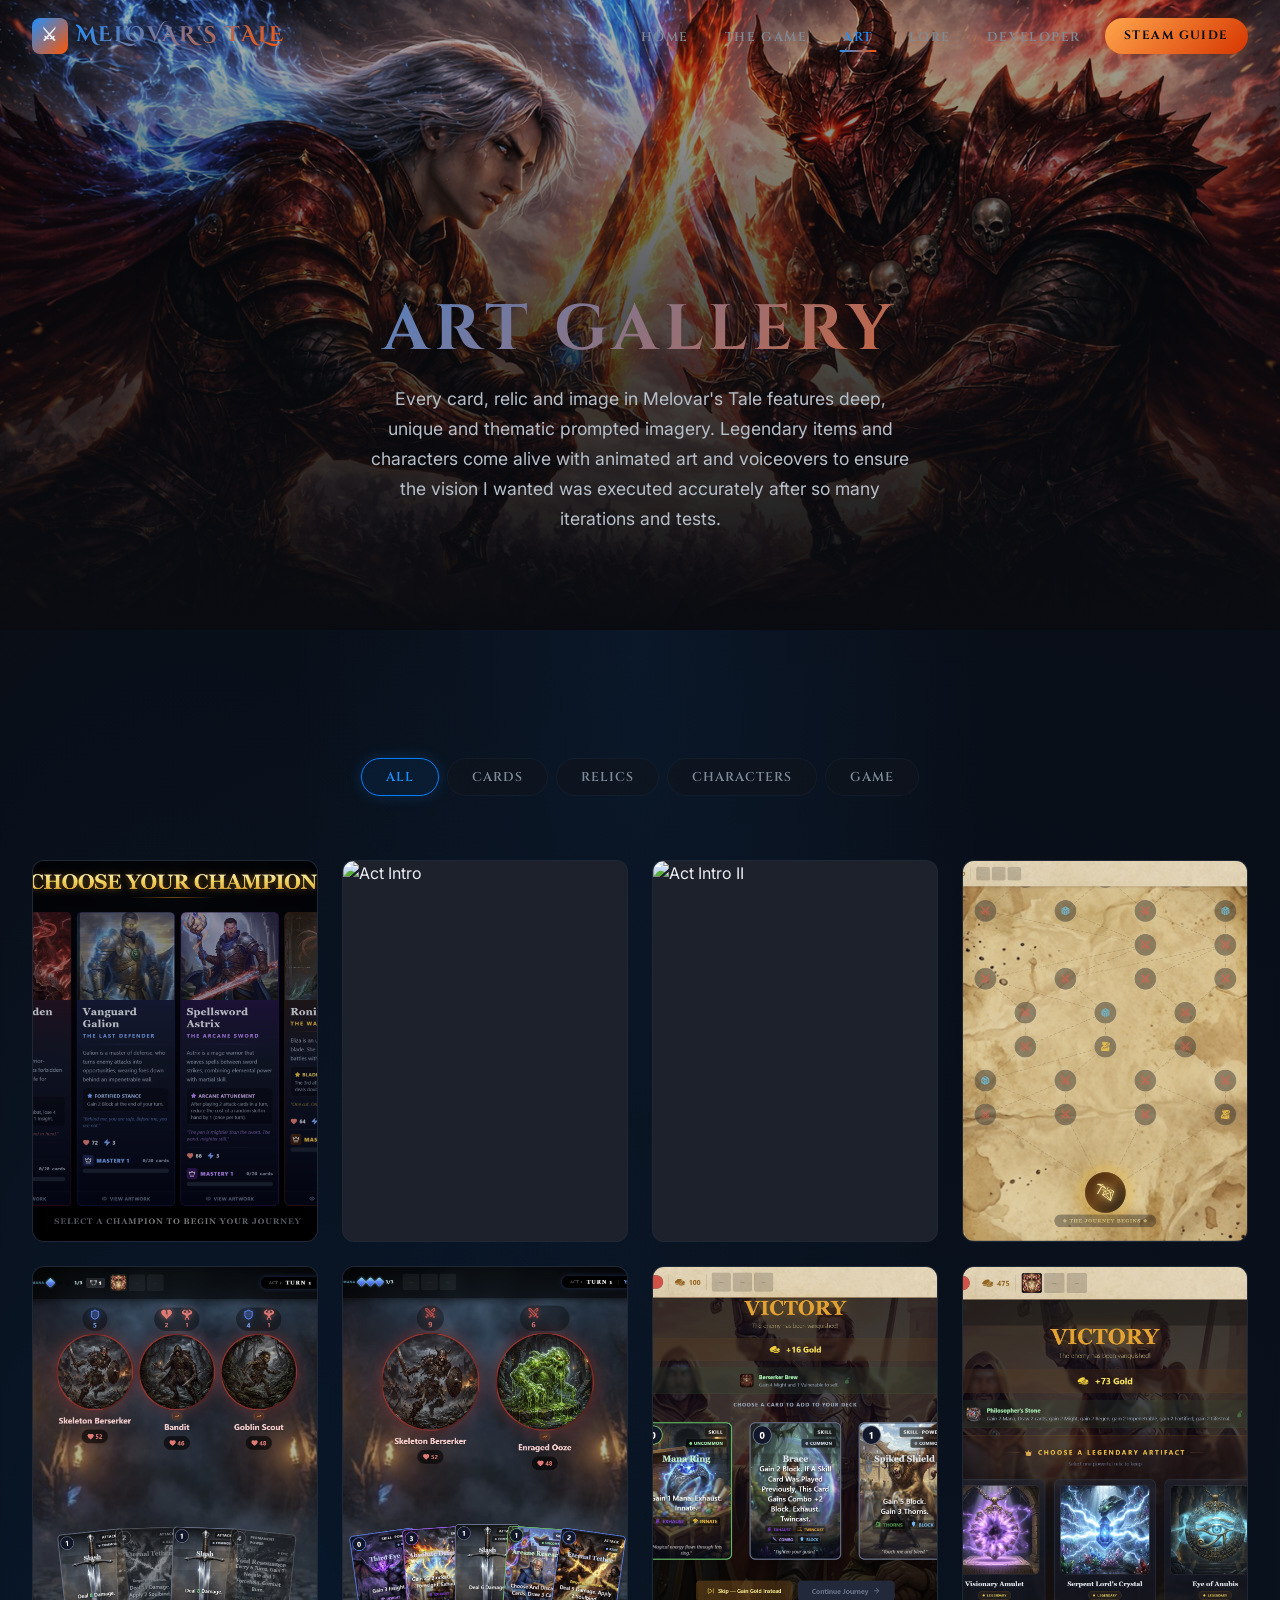
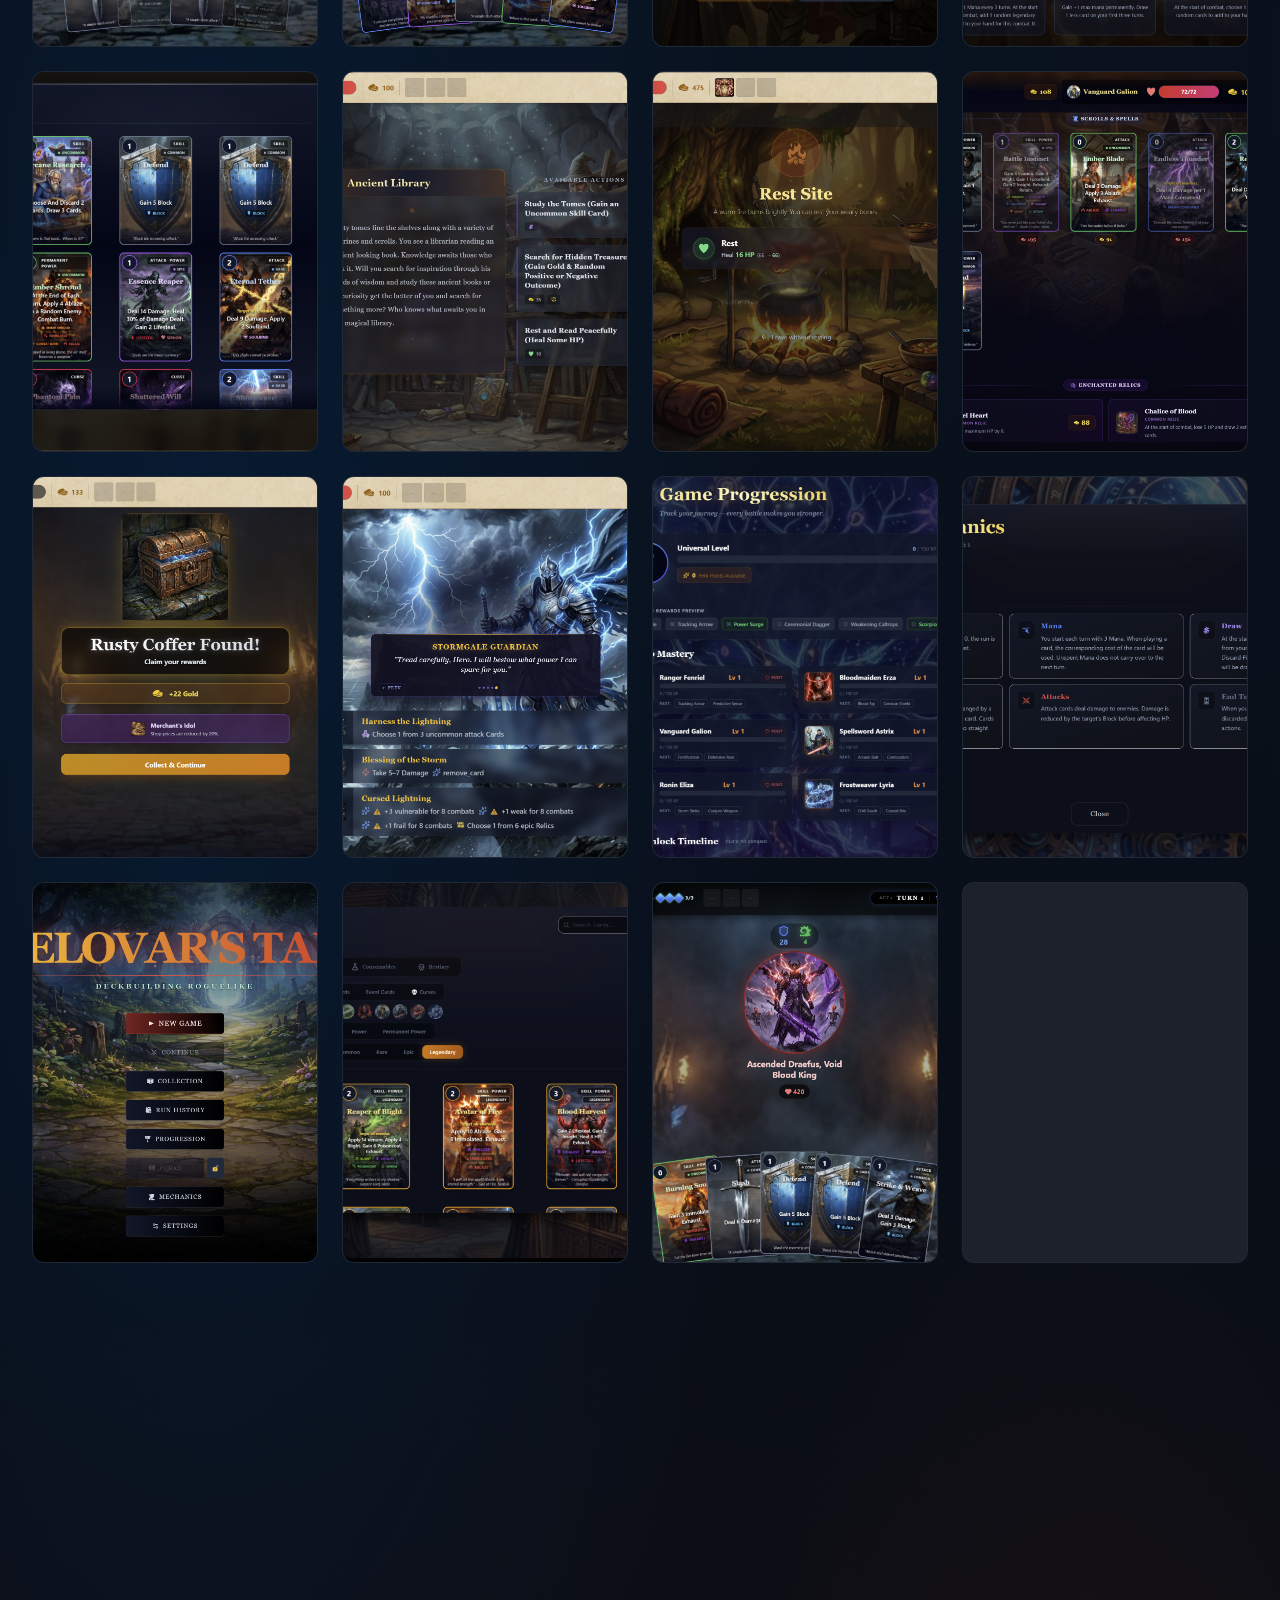
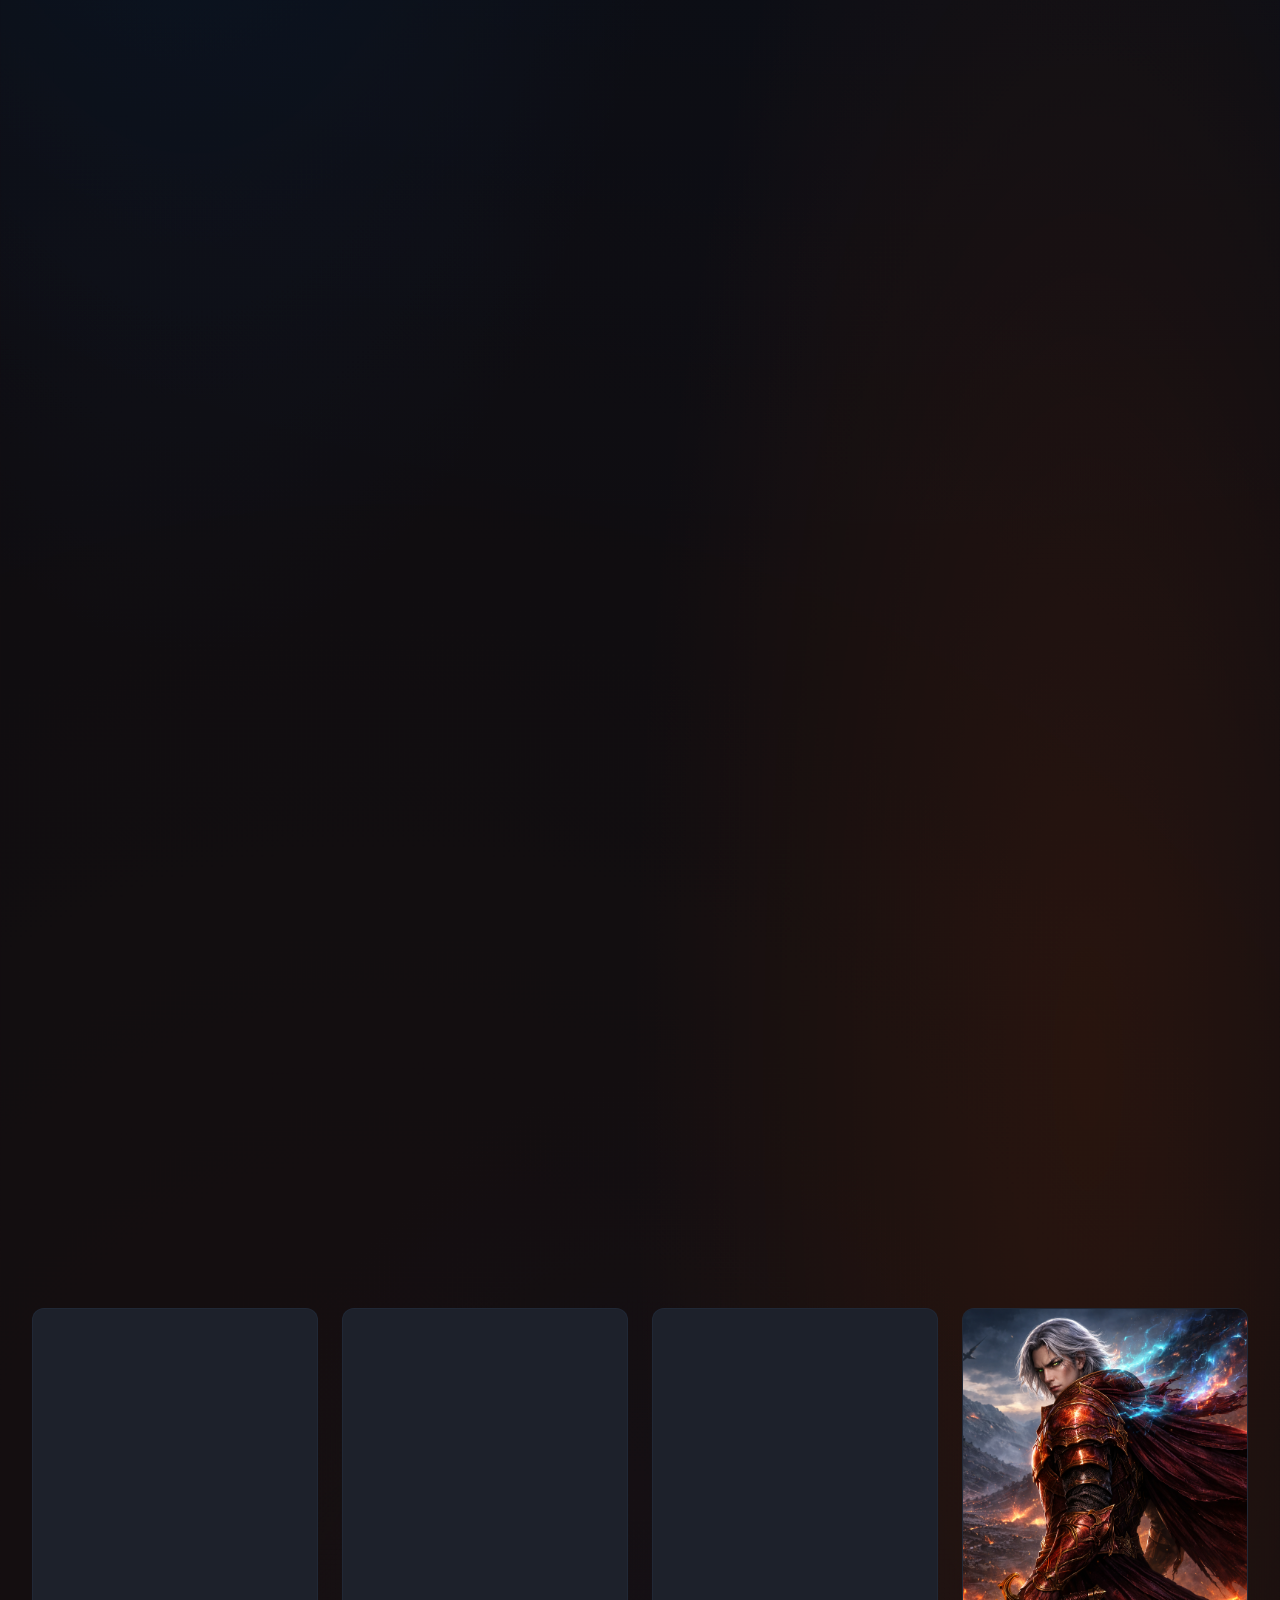
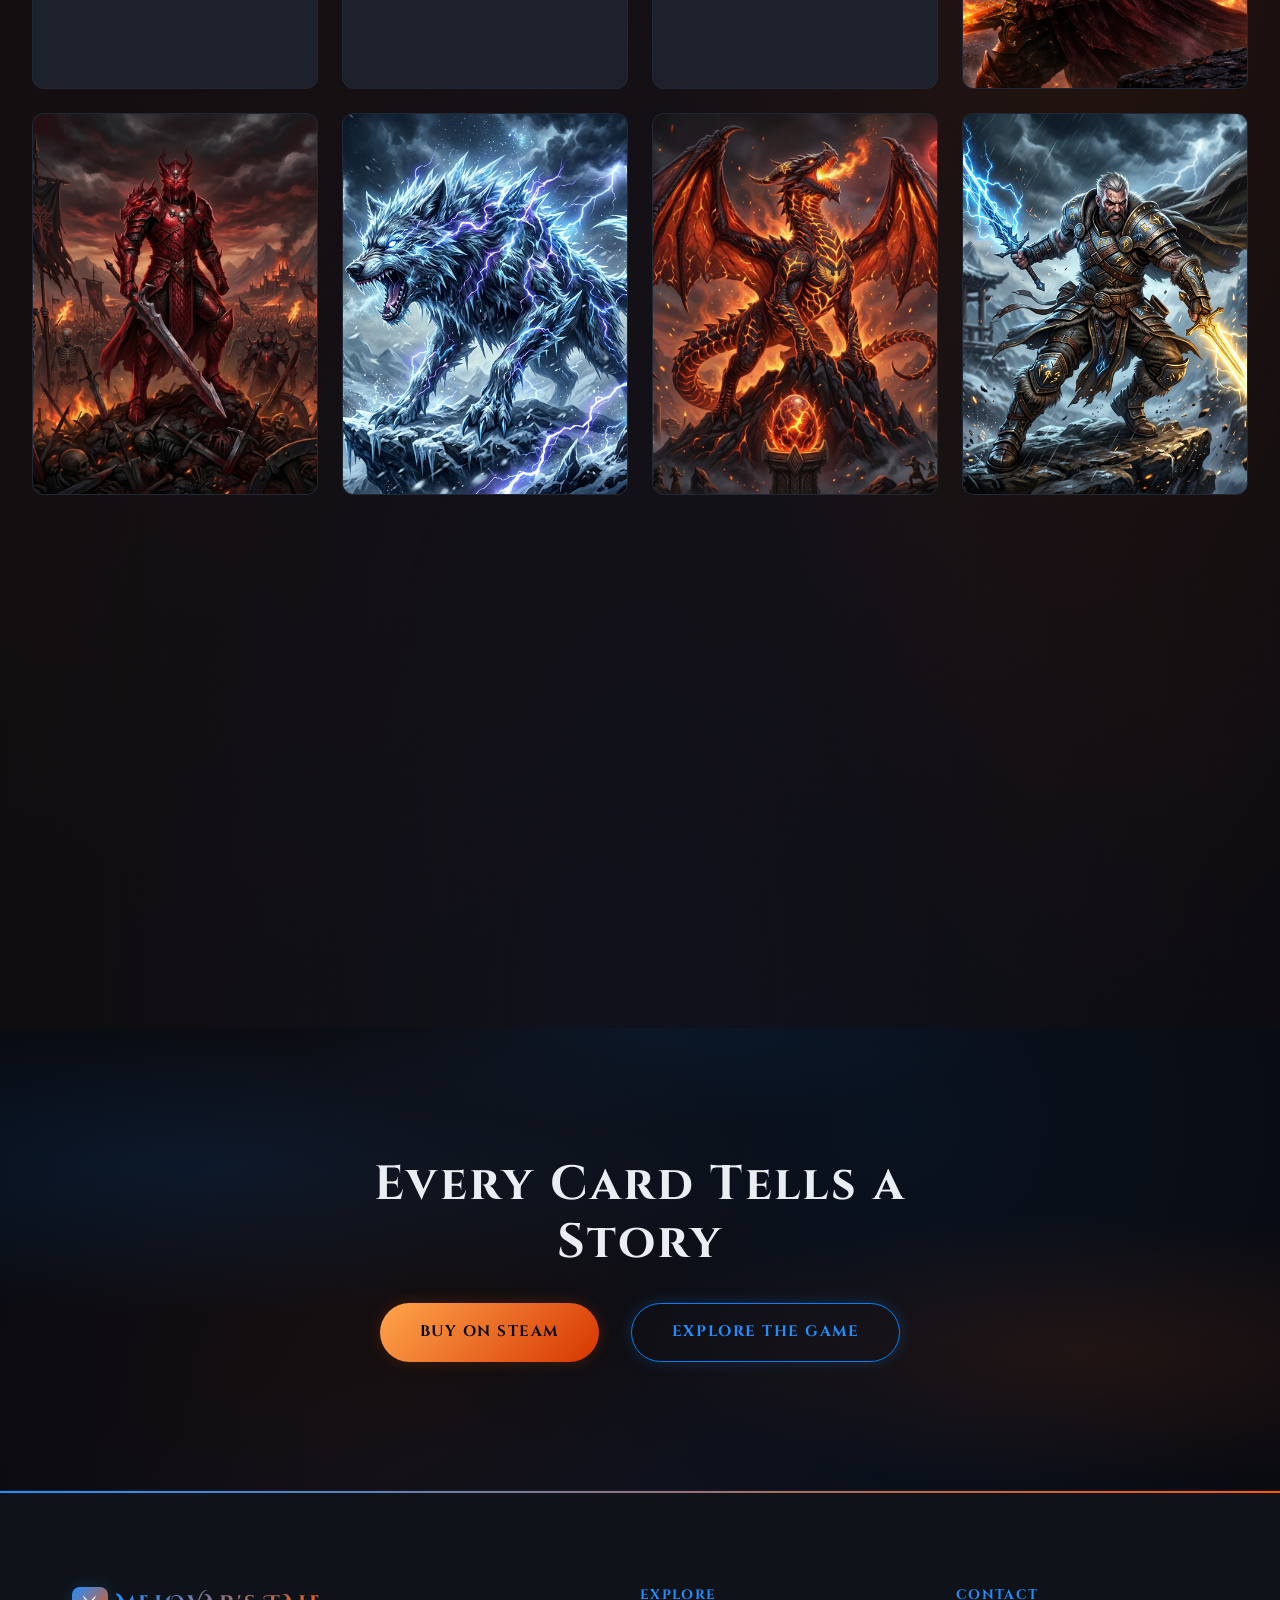
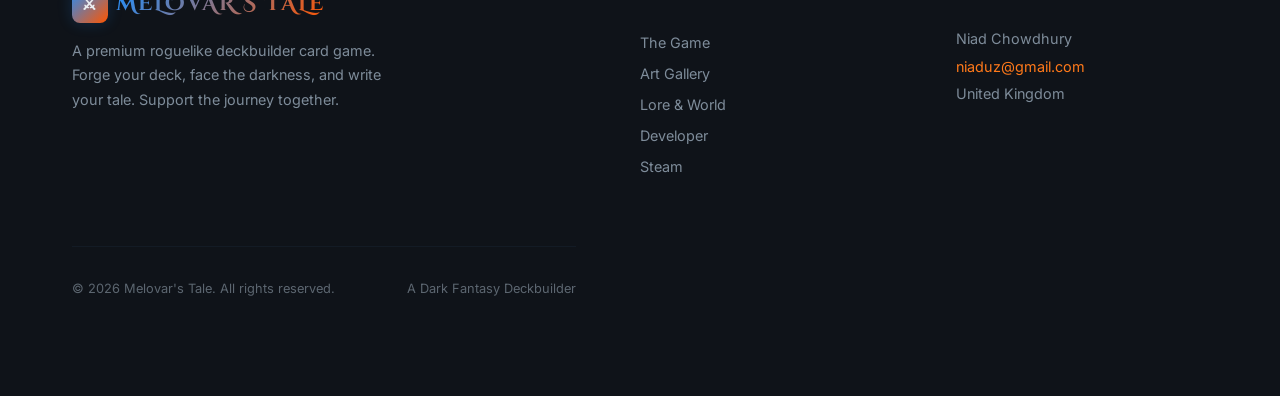
==== commit 5b2c0766: "Fix video behavior: no looping, play once from start when 30% visible, pause when scrolled away" ====
--- a/art.html
+++ b/art.html
@@ -242,7 +242,7 @@
 
           <!-- LEGENDARY CARDS (MP4) -->
           <div class="gallery-item reveal" data-category="card" data-title="Legacy of Melovar" data-type="Legendary Card" data-media="video" data-src="assets/cards/legacy_of_melovar.mp4">
-            <video autoplay loop muted playsinline preload="auto">
+            <video autoplay muted playsinline preload="auto">
               <source src="assets/cards/legacy_of_melovar.mp4" type="video/mp4">
             </video>
             <div class="gallery-item-overlay">
@@ -252,7 +252,7 @@
           </div>
 
           <div class="gallery-item reveal" data-category="card" data-title="Avatar of Fire" data-type="Legendary Card" data-media="video" data-src="assets/cards/avatar_of_fire.mp4">
-            <video autoplay loop muted playsinline preload="auto">
+            <video autoplay muted playsinline preload="auto">
               <source src="assets/cards/avatar_of_fire.mp4" type="video/mp4">
             </video>
             <div class="gallery-item-overlay">
@@ -262,7 +262,7 @@
           </div>
 
           <div class="gallery-item reveal" data-category="card" data-title="Crimson Tide" data-type="Legendary Card" data-media="video" data-src="assets/cards/crimson_tide.mp4">
-            <video autoplay loop muted playsinline preload="auto">
+            <video autoplay muted playsinline preload="auto">
               <source src="assets/cards/crimson_tide.mp4" type="video/mp4">
             </video>
             <div class="gallery-item-overlay">
@@ -272,7 +272,7 @@
           </div>
 
           <div class="gallery-item reveal" data-category="card" data-title="Elemental Burst" data-type="Legendary Card" data-media="video" data-src="assets/cards/elemental_burst.mp4">
-            <video autoplay loop muted playsinline preload="auto">
+            <video autoplay muted playsinline preload="auto">
               <source src="assets/cards/elemental_burst.mp4" type="video/mp4">
             </video>
             <div class="gallery-item-overlay">
@@ -282,7 +282,7 @@
           </div>
 
           <div class="gallery-item reveal" data-category="card" data-title="Realm Protector" data-type="Legendary Card" data-media="video" data-src="assets/cards/realm_protector.mp4">
-            <video autoplay loop muted playsinline preload="auto">
+            <video autoplay muted playsinline preload="auto">
               <source src="assets/cards/realm_protector.mp4" type="video/mp4">
             </video>
             <div class="gallery-item-overlay">
@@ -292,7 +292,7 @@
           </div>
 
           <div class="gallery-item reveal" data-category="card" data-title="Eternal Tempest" data-type="Legendary Card" data-media="video" data-src="assets/cards/eternal_tempest.mp4">
-            <video autoplay loop muted playsinline preload="auto">
+            <video autoplay muted playsinline preload="auto">
               <source src="assets/cards/eternal_tempest.mp4" type="video/mp4">
             </video>
             <div class="gallery-item-overlay">
@@ -352,7 +352,7 @@
 
           <!-- LEGENDARY RELICS (MP4) -->
           <div class="gallery-item reveal" data-category="relic" data-title="Melovar's Sword" data-type="Legendary Relic" data-media="video" data-src="assets/relics/melovars_sword.mp4">
-            <video autoplay loop muted playsinline preload="auto">
+            <video autoplay muted playsinline preload="auto">
               <source src="assets/relics/melovars_sword.mp4" type="video/mp4">
             </video>
             <div class="gallery-item-overlay">
@@ -362,7 +362,7 @@
           </div>
 
           <div class="gallery-item reveal" data-category="relic" data-title="Heart of Draefus" data-type="Legendary Relic" data-media="video" data-src="assets/relics/heart_of_draefus.mp4">
-            <video autoplay loop muted playsinline preload="auto">
+            <video autoplay muted playsinline preload="auto">
               <source src="assets/relics/heart_of_draefus.mp4" type="video/mp4">
             </video>
             <div class="gallery-item-overlay">
@@ -372,7 +372,7 @@
           </div>
 
           <div class="gallery-item reveal" data-category="relic" data-title="Phoenix Feather" data-type="Legendary Relic" data-media="video" data-src="assets/relics/phoenix_feather.mp4">
-            <video autoplay loop muted playsinline preload="auto">
+            <video autoplay muted playsinline preload="auto">
               <source src="assets/relics/phoenix_feather.mp4" type="video/mp4">
             </video>
             <div class="gallery-item-overlay">
@@ -382,7 +382,7 @@
           </div>
 
           <div class="gallery-item reveal" data-category="relic" data-title="Eye of Anubis" data-type="Legendary Relic" data-media="video" data-src="assets/relics/eye_of_anubis.mp4">
-            <video autoplay loop muted playsinline preload="auto">
+            <video autoplay muted playsinline preload="auto">
               <source src="assets/relics/eye_of_anubis.mp4" type="video/mp4">
             </video>
             <div class="gallery-item-overlay">
@@ -392,7 +392,7 @@
           </div>
 
           <div class="gallery-item reveal" data-category="relic" data-title="Crown of the Fallen King" data-type="Legendary Relic" data-media="video" data-src="assets/relics/crown_of_the_fallen_king.mp4">
-            <video autoplay loop muted playsinline preload="auto">
+            <video autoplay muted playsinline preload="auto">
               <source src="assets/relics/crown_of_the_fallen_king.mp4" type="video/mp4">
             </video>
             <div class="gallery-item-overlay">
@@ -403,7 +403,7 @@
 
           <div class="gallery-item reveal" data-category="relic" data-title="Infinity Loop" data-type="Legendary Relic" data-media="video" data-src="assets/relics/infinity_loop.mp4">
 
-            <video autoplay loop muted playsinline preload="auto">
+            <video autoplay muted playsinline preload="auto">
               <source src="assets/relics/infinity_loop.mp4" type="video/mp4">
             </video>
             <div class="gallery-item-overlay">
@@ -413,7 +413,7 @@
           </div>
 
           <div class="gallery-item reveal" data-category="relic" data-title="Blade of a Thousand Cuts" data-type="Legendary Relic" data-media="video" data-src="assets/relics/blade_of_a_thousand_cuts.mp4">
-            <video autoplay loop muted playsinline preload="auto">
+            <video autoplay muted playsinline preload="auto">
               <source src="assets/relics/blade_of_a_thousand_cuts.mp4" type="video/mp4">
             </video>
             <div class="gallery-item-overlay">
@@ -423,7 +423,7 @@
           </div>
 
           <div class="gallery-item reveal" data-category="relic" data-title="Visionary Amulet" data-type="Legendary Relic" data-media="video" data-src="assets/relics/visionary_amulet.mp4">
-            <video autoplay loop muted playsinline preload="auto">
+            <video autoplay muted playsinline preload="auto">
               <source src="assets/relics/visionary_amulet.mp4" type="video/mp4">
             </video>
             <div class="gallery-item-overlay">
--- a/css/tokens.css
+++ b/css/tokens.css
@@ -72,10 +72,10 @@
   --shadow-elevated: 0 16px 48px hsla(0, 0%, 0%, 0.5);
 
   /* ── Glassmorphism ── */
-  --glass-bg: hsla(220, 25%, 8%, 0.7);
-  --glass-bg-light: hsla(220, 25%, 12%, 0.6);
-  --glass-border: hsla(210, 40%, 40%, 0.15);
-  --glass-border-hover: hsla(210, 40%, 50%, 0.25);
+  --glass-bg: hsla(220, 20%, 9%, 0.55);
+  --glass-bg-light: hsla(220, 20%, 12%, 0.5);
+  --glass-border: hsla(210, 40%, 40%, 0.10);
+  --glass-border-hover: hsla(210, 40%, 50%, 0.20);
   --glass-blur: blur(20px);
 
   /* ── Typography ── */
--- a/css/layout.css
+++ b/css/layout.css
@@ -141,6 +141,70 @@
   box-shadow: var(--glow-fire);
 }
 
+/* ── Nav Countdown Timer ── */
+.nav-countdown {
+  display: flex;
+  align-items: center;
+  gap: 0.5rem;
+  padding: 0.35rem 0.9rem;
+  border-radius: var(--radius-full);
+  background: hsla(220, 30%, 8%, 0.6);
+  border: 1px solid hsla(210, 80%, 50%, 0.15);
+  margin-left: var(--space-md);
+}
+
+.countdown-label {
+  font-family: var(--font-heading);
+  font-size: 0.55rem;
+  font-weight: 700;
+  letter-spacing: 0.2em;
+  text-transform: uppercase;
+  color: var(--fire-400);
+}
+
+.countdown-units {
+  display: flex;
+  align-items: center;
+  gap: 2px;
+}
+
+.countdown-unit {
+  display: flex;
+  align-items: baseline;
+  gap: 1px;
+}
+
+.cd-num {
+  font-family: var(--font-heading);
+  font-size: 0.75rem;
+  font-weight: 700;
+  color: var(--azure-300);
+  min-width: 1.1em;
+  text-align: center;
+  letter-spacing: 0.05em;
+}
+
+.cd-lbl {
+  font-family: var(--font-body);
+  font-size: 0.5rem;
+  font-weight: 600;
+  color: var(--text-dim);
+  text-transform: uppercase;
+}
+
+.cd-sep {
+  font-family: var(--font-heading);
+  font-size: 0.65rem;
+  color: var(--surface-600);
+  margin: 0 1px;
+}
+
+@media (max-width: 1024px) {
+  .nav-countdown {
+    display: none;
+  }
+}
+
 /* ── Mobile Hamburger ── */
 .mobile-toggle {
   display: none;
--- a/css/components.css
+++ b/css/components.css
@@ -132,26 +132,10 @@
   overflow: hidden;
 }
 
-.feature-card::before {
-  content: '';
-  position: absolute;
-  top: 0;
-  left: 0;
-  right: 0;
-  height: 2px;
-  background: var(--gradient-azure-fire);
-  opacity: 0;
-  transition: opacity var(--transition-base);
-}
-
 .feature-card:hover {
   border-color: var(--glass-border-hover);
-  transform: translateY(-4px);
+  transform: translateY(-2px);
   box-shadow: var(--shadow-card);
-}
-
-.feature-card:hover::before {
-  opacity: 1;
 }
 
 .feature-card-icon {
@@ -206,9 +190,9 @@
 }
 
 .character-card:hover {
-  transform: translateY(-6px) scale(1.02);
+  transform: translateY(-3px);
   border-color: var(--glass-border-hover);
-  box-shadow: var(--shadow-elevated), var(--glow-azure-sm);
+  box-shadow: var(--shadow-elevated);
 }
 
 .character-card-image {
--- a/css/pages/art.css
+++ b/css/pages/art.css
@@ -124,9 +124,9 @@
 }
 
 .gallery-item:hover {
-  transform: translateY(-4px) scale(1.02);
+  transform: translateY(-3px);
   border-color: var(--glass-border-hover);
-  box-shadow: var(--shadow-elevated), var(--glow-azure-sm);
+  box-shadow: var(--shadow-elevated);
 }
 
 .gallery-item img,
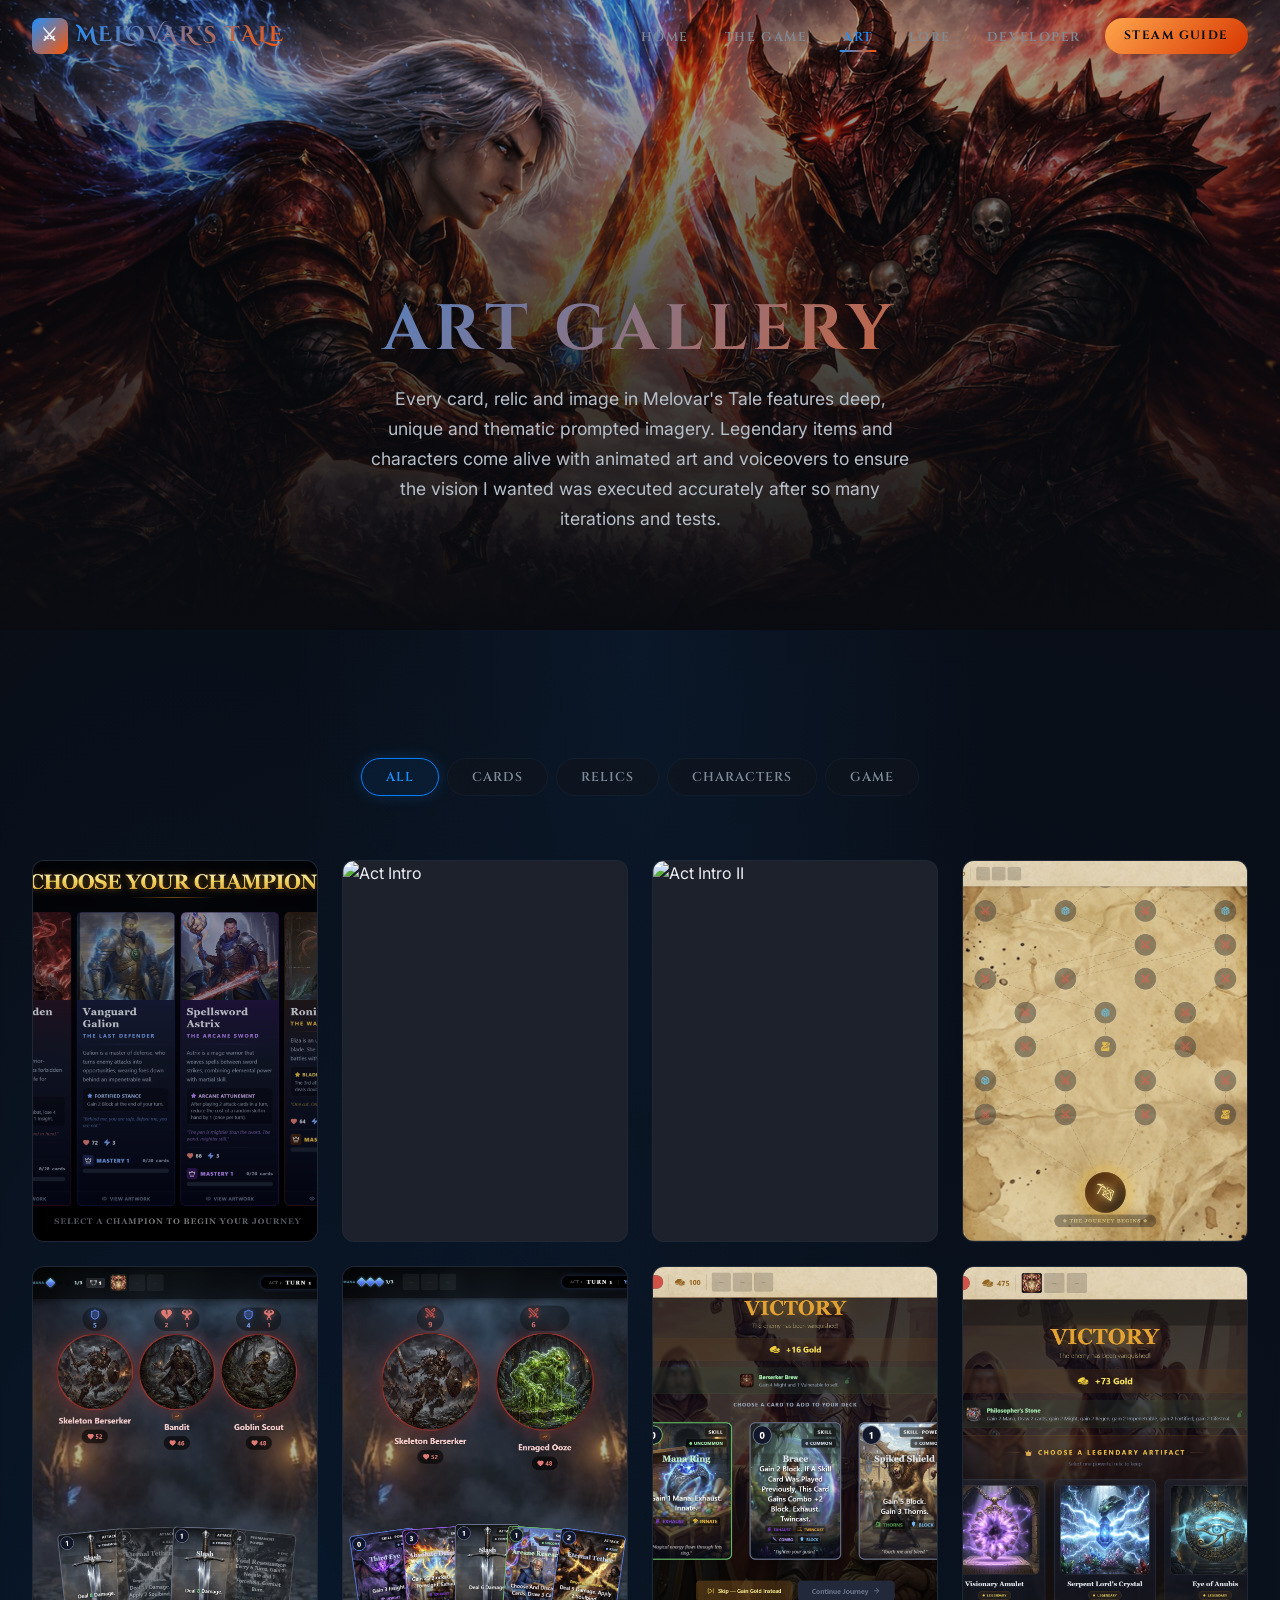
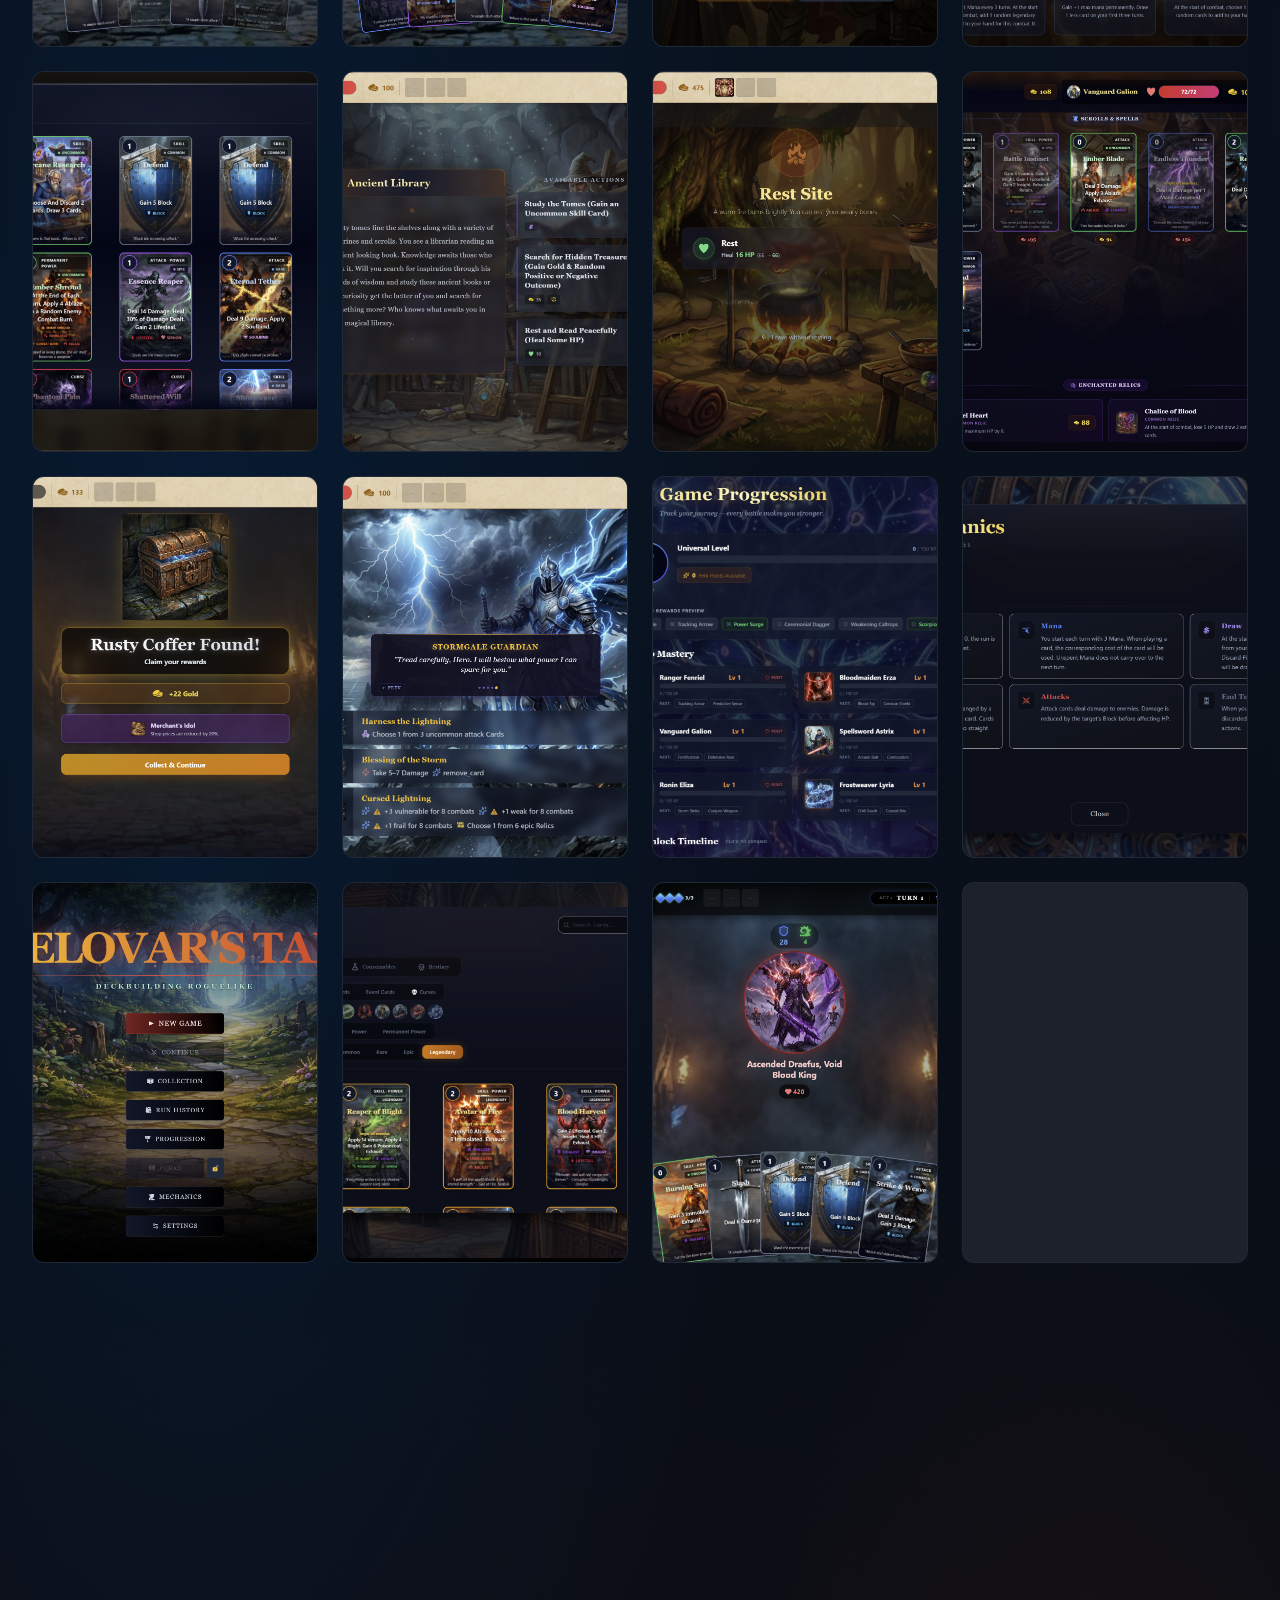
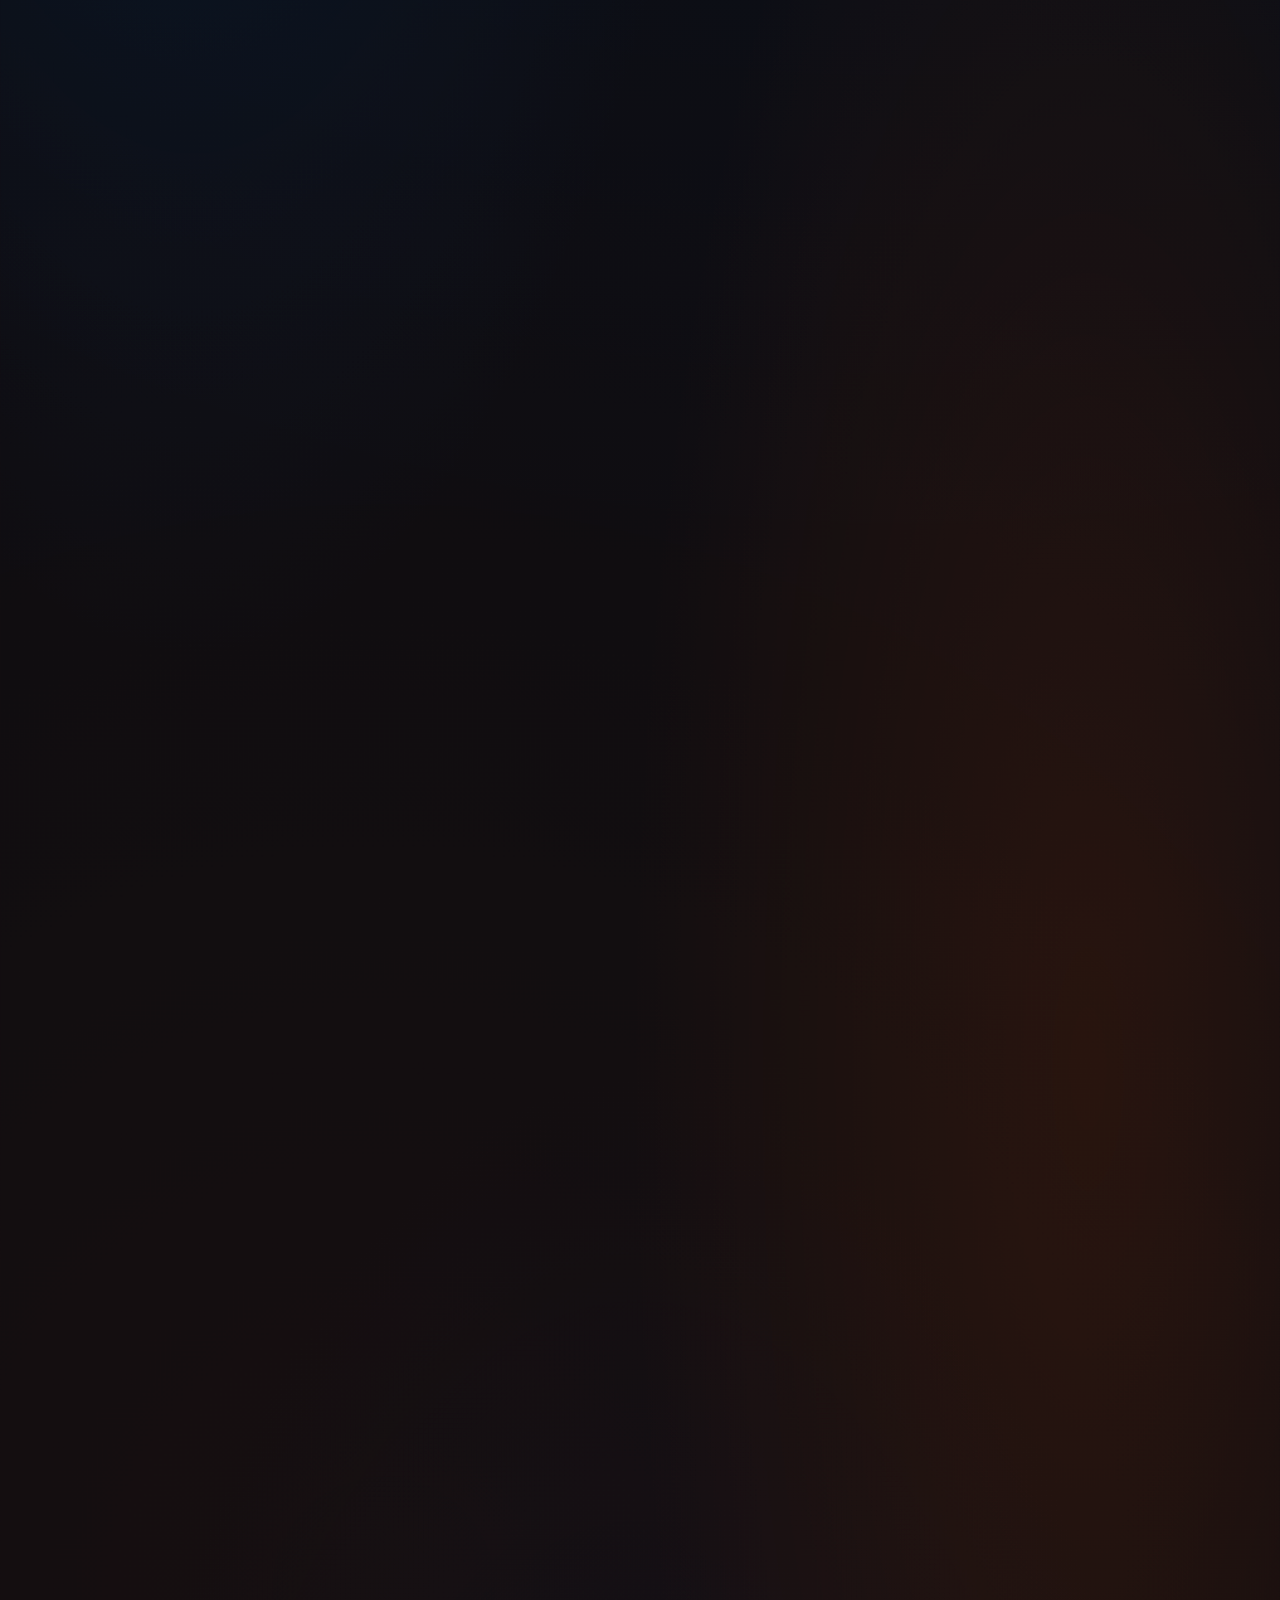
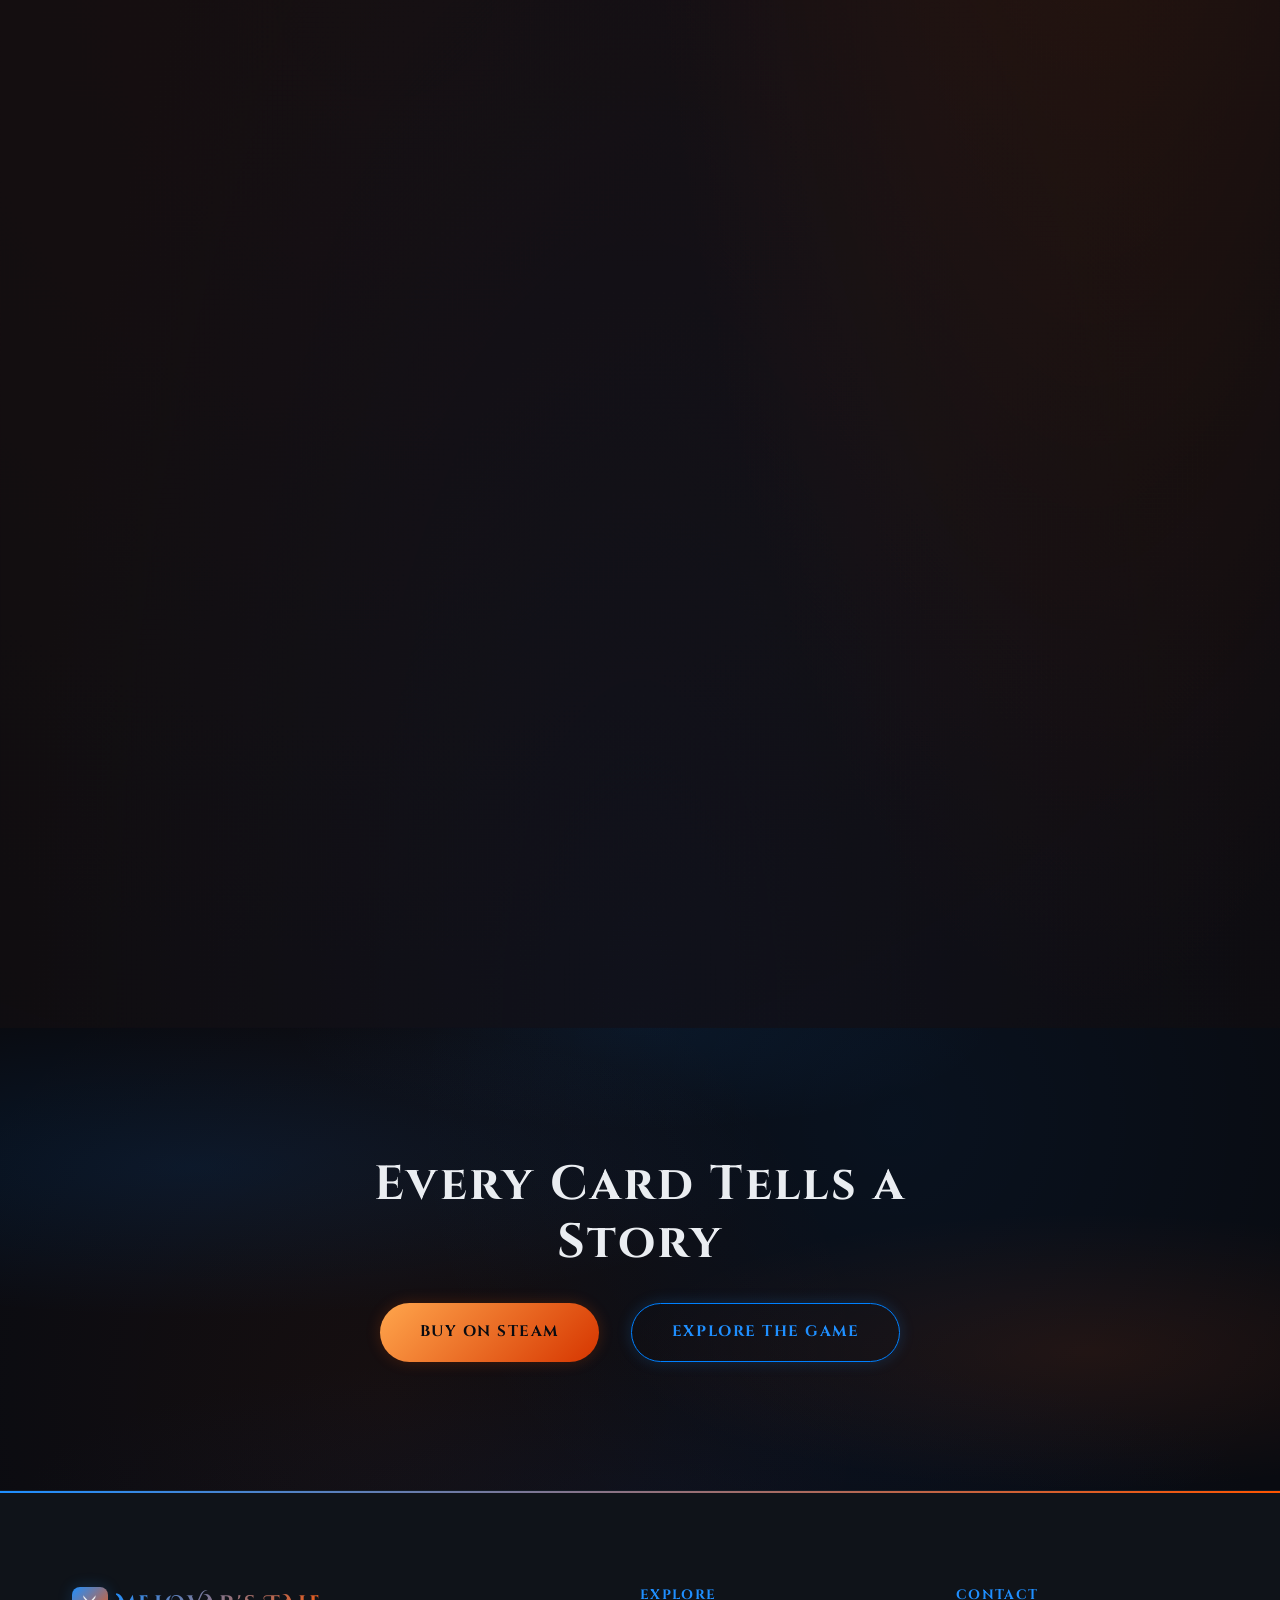
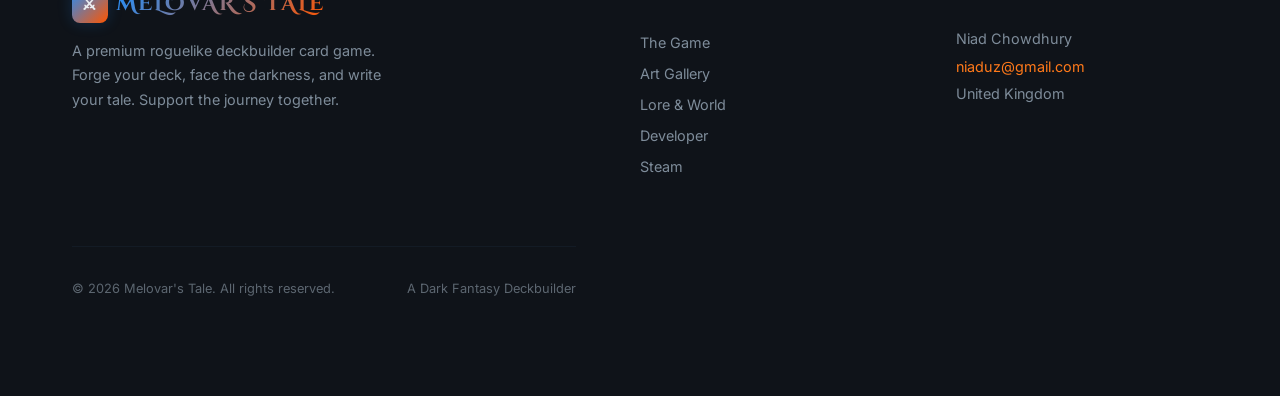
==== commit ef20404c: "URL-encode file paths with spaces in HTML for Vercel/production compatibility" ====
--- a/art.html
+++ b/art.html
@@ -61,7 +61,7 @@
     <!-- HERO -->
     <section class="art-hero" id="art-hero">
       <div class="art-hero-bg">
-        <img src="assets/website_images/Melovar - Webpage 5.png" alt="Epic clash of swords" loading="eager">
+        <img src="assets/website_images/Melovar%20-%20Webpage%205.png" alt="Epic clash of swords" loading="eager">
       </div>
       <div class="art-hero-overlay"></div>
       <div class="art-hero-content">
@@ -434,7 +434,7 @@
 
           <!-- CHARACTER ART -->
           <div class="gallery-item reveal" data-category="character" data-title="Lord Melovar" data-type="Character Art" data-media="image">
-            <img src="assets/website_images/Melovar - Webpage.png" alt="Lord Melovar" loading="lazy">
+            <img src="assets/website_images/Melovar%20-%20Webpage.png" alt="Lord Melovar" loading="lazy">
             <div class="gallery-item-overlay">
               <h4>Lord Melovar</h4>
               <span>Character Art</span>
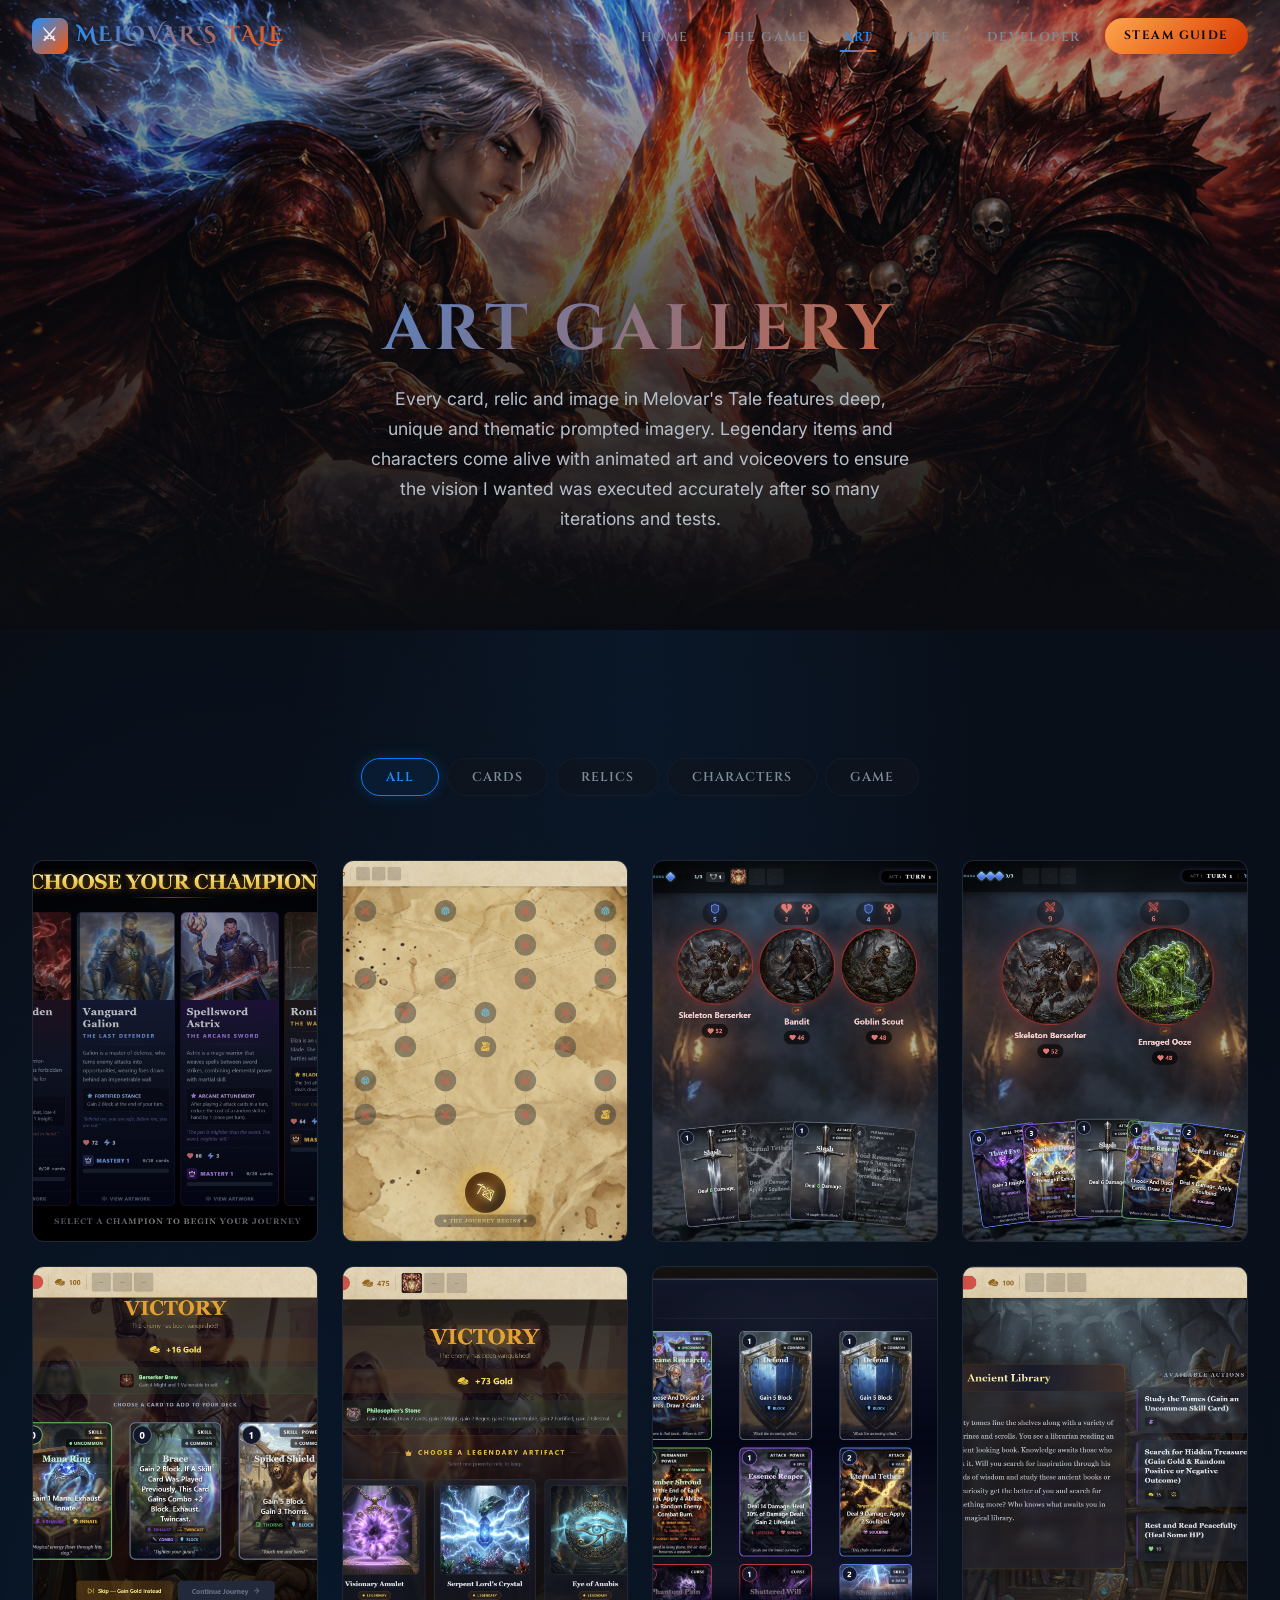
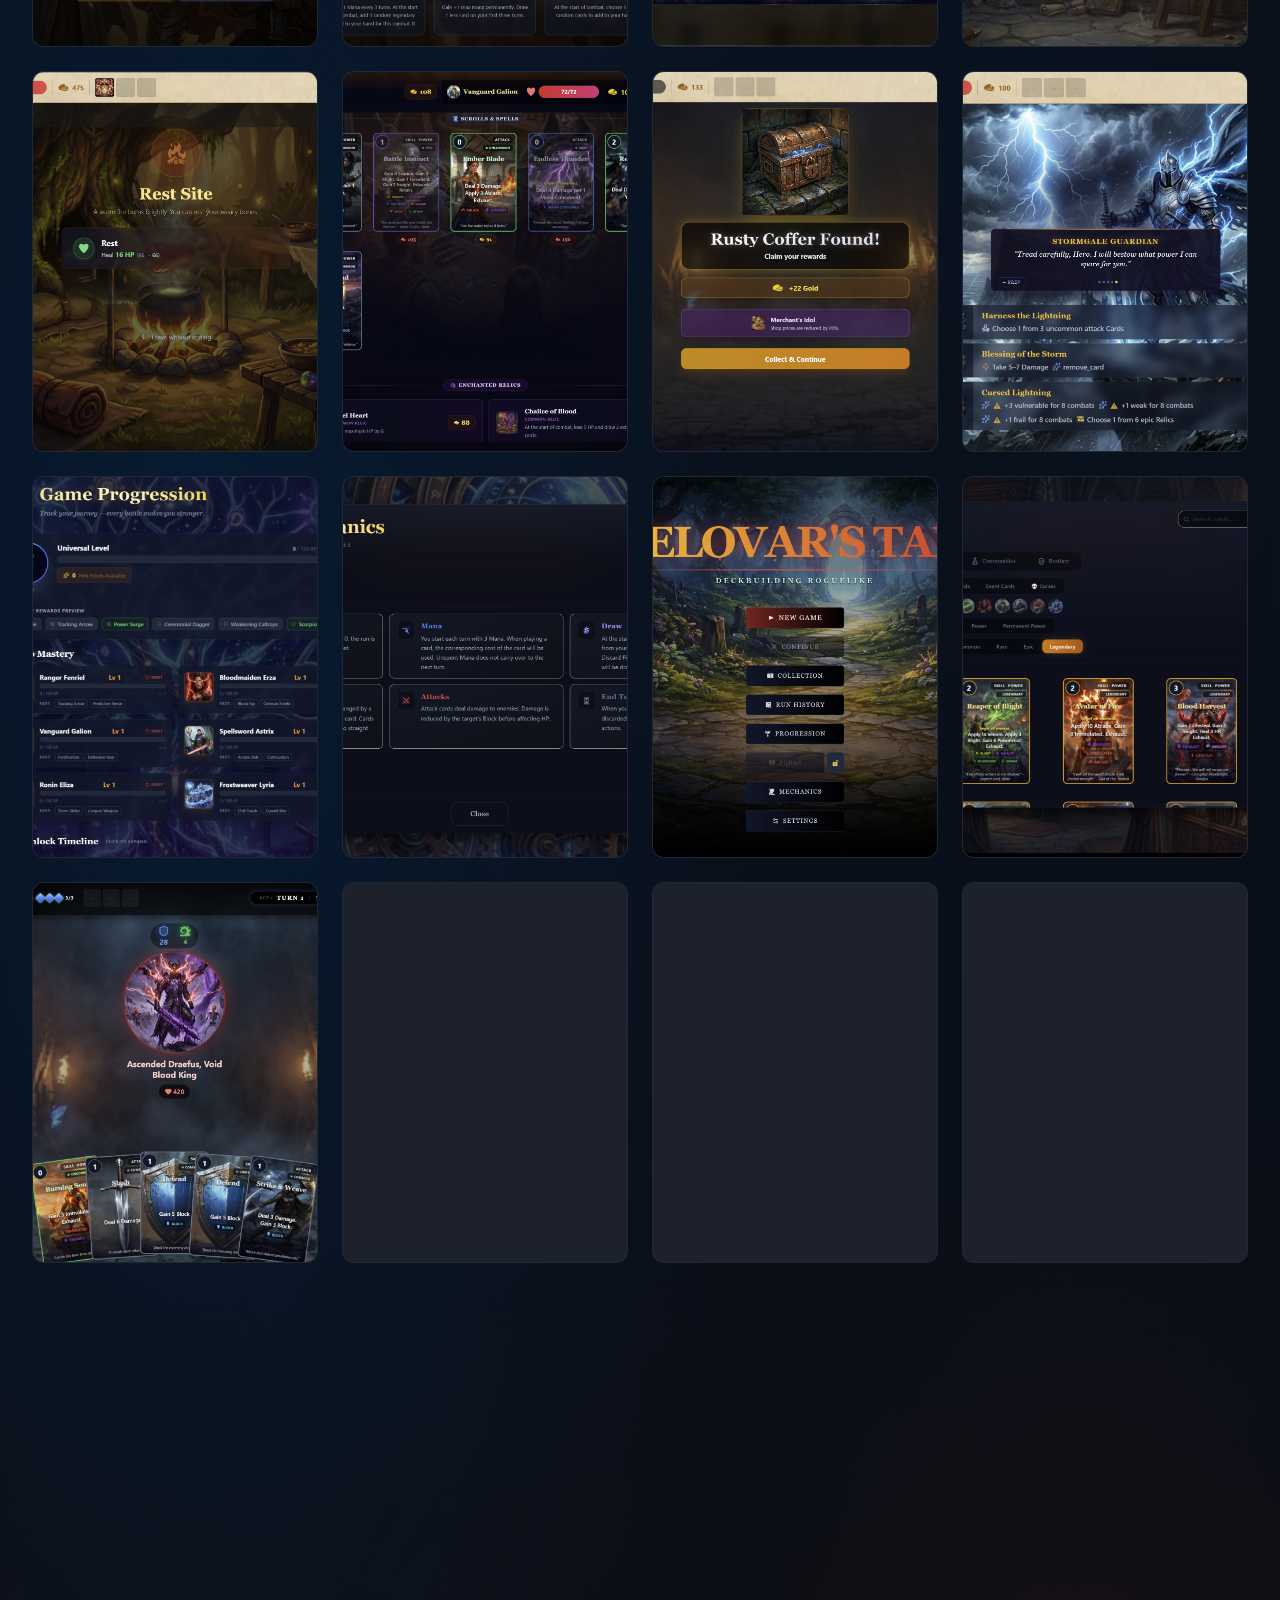
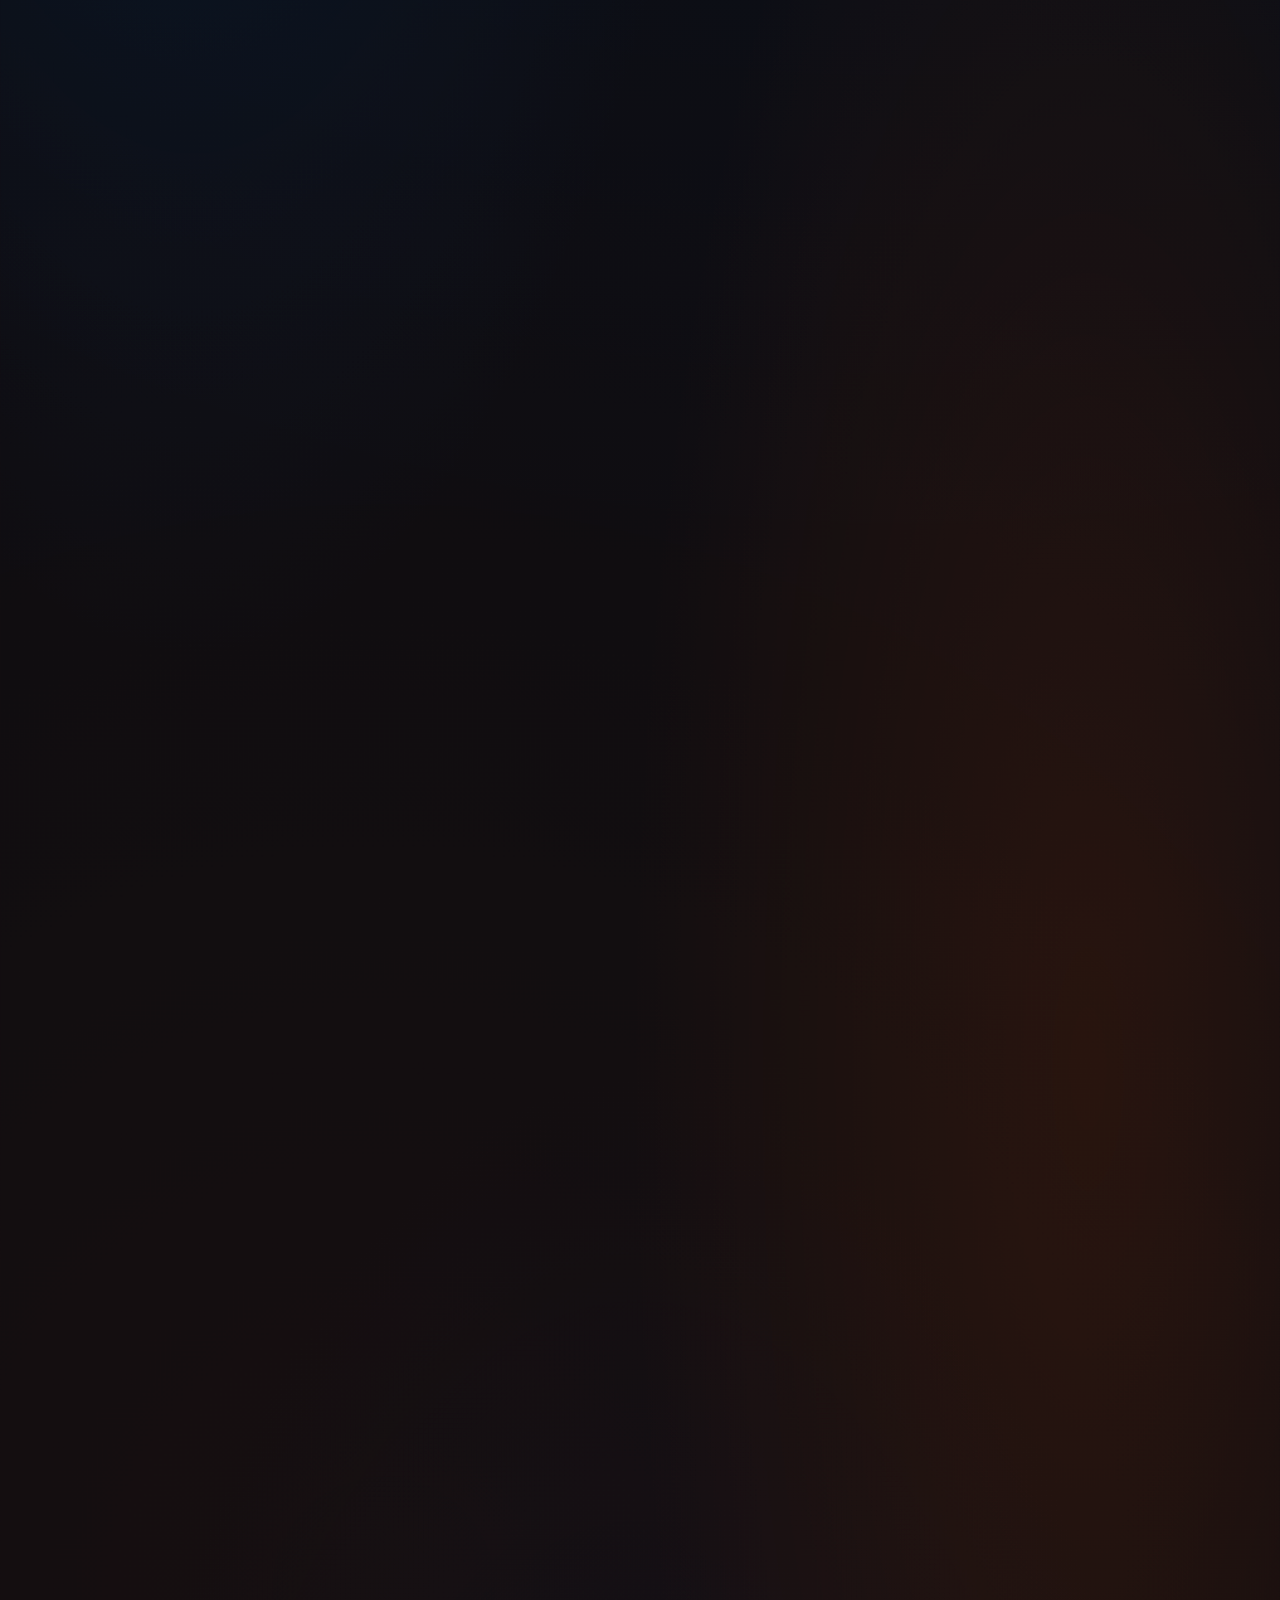
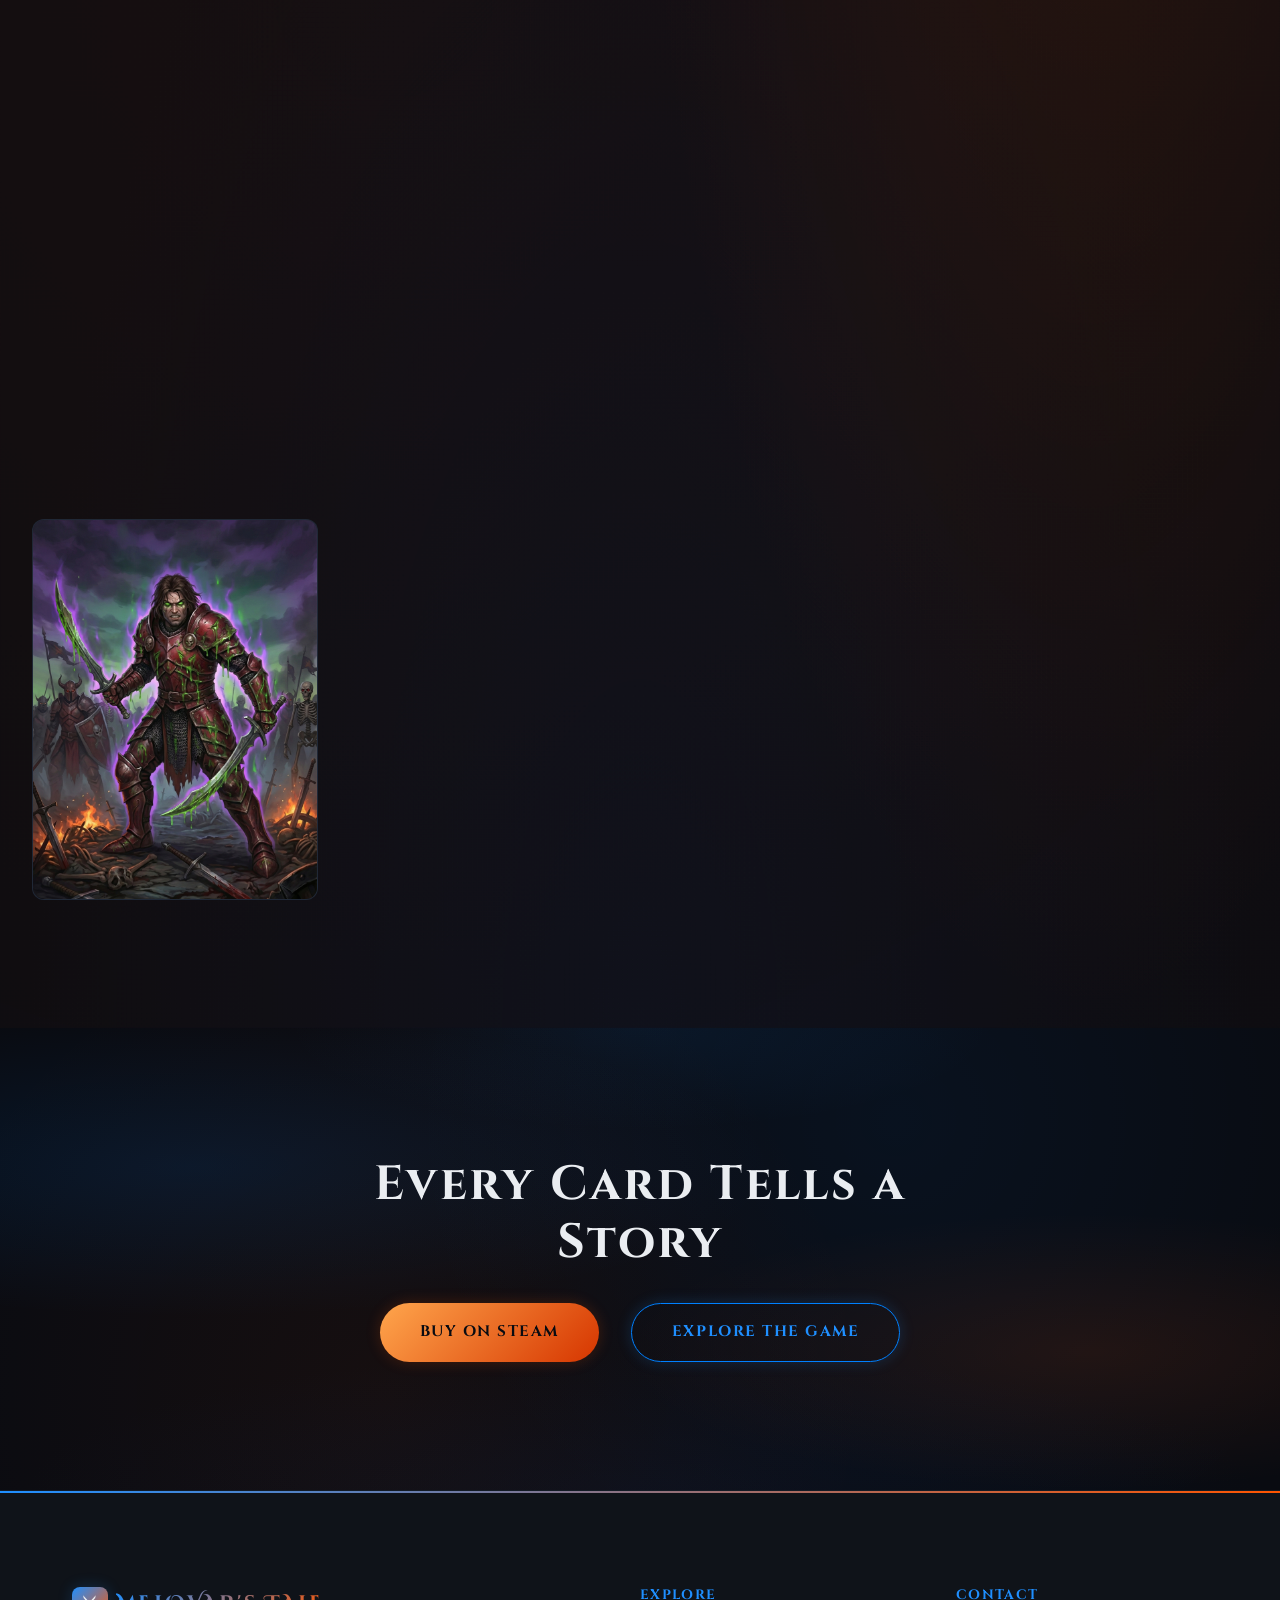
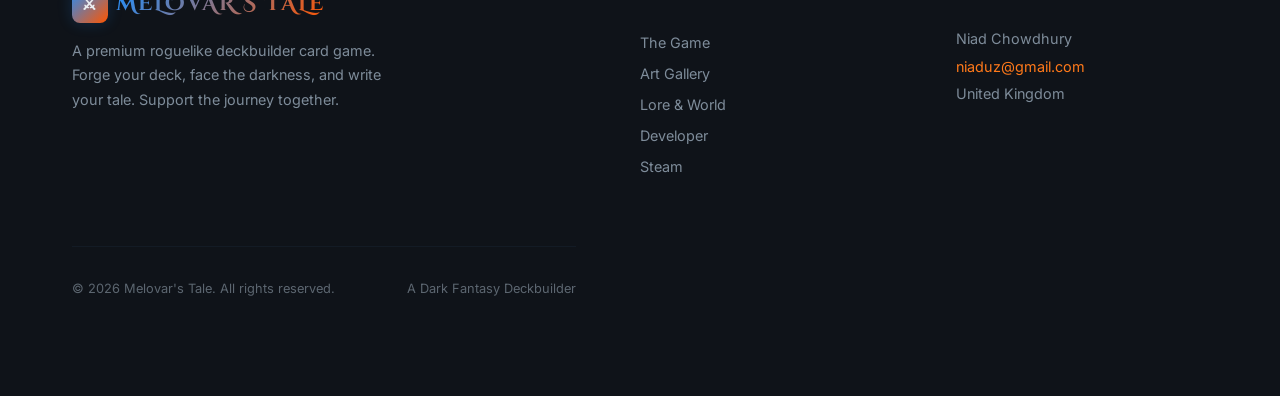
==== commit fa60b1fc: "Remove act_intro and act_intro_two images from Art page Game section" ====
--- a/art.html
+++ b/art.html
@@ -96,21 +96,6 @@
             </div>
           </div>
 
-          <div class="gallery-item reveal" data-category="game" data-title="Act Intro" data-type="In-Game" data-media="image">
-            <img src="assets/game_preview_images/act_intro.png" alt="Act Intro" loading="lazy">
-            <div class="gallery-item-overlay">
-              <h4>Act Intro</h4>
-              <span>In-Game</span>
-            </div>
-          </div>
-
-          <div class="gallery-item reveal" data-category="game" data-title="Act Intro II" data-type="In-Game" data-media="image">
-            <img src="assets/game_preview_images/act_intro_two.png" alt="Act Intro II" loading="lazy">
-            <div class="gallery-item-overlay">
-              <h4>Act Intro II</h4>
-              <span>In-Game</span>
-            </div>
-          </div>
 
           <div class="gallery-item reveal" data-category="game" data-title="Map Screen" data-type="In-Game" data-media="image">
             <img src="assets/game_preview_images/map_screen_one.png" alt="Map Screen" loading="lazy">
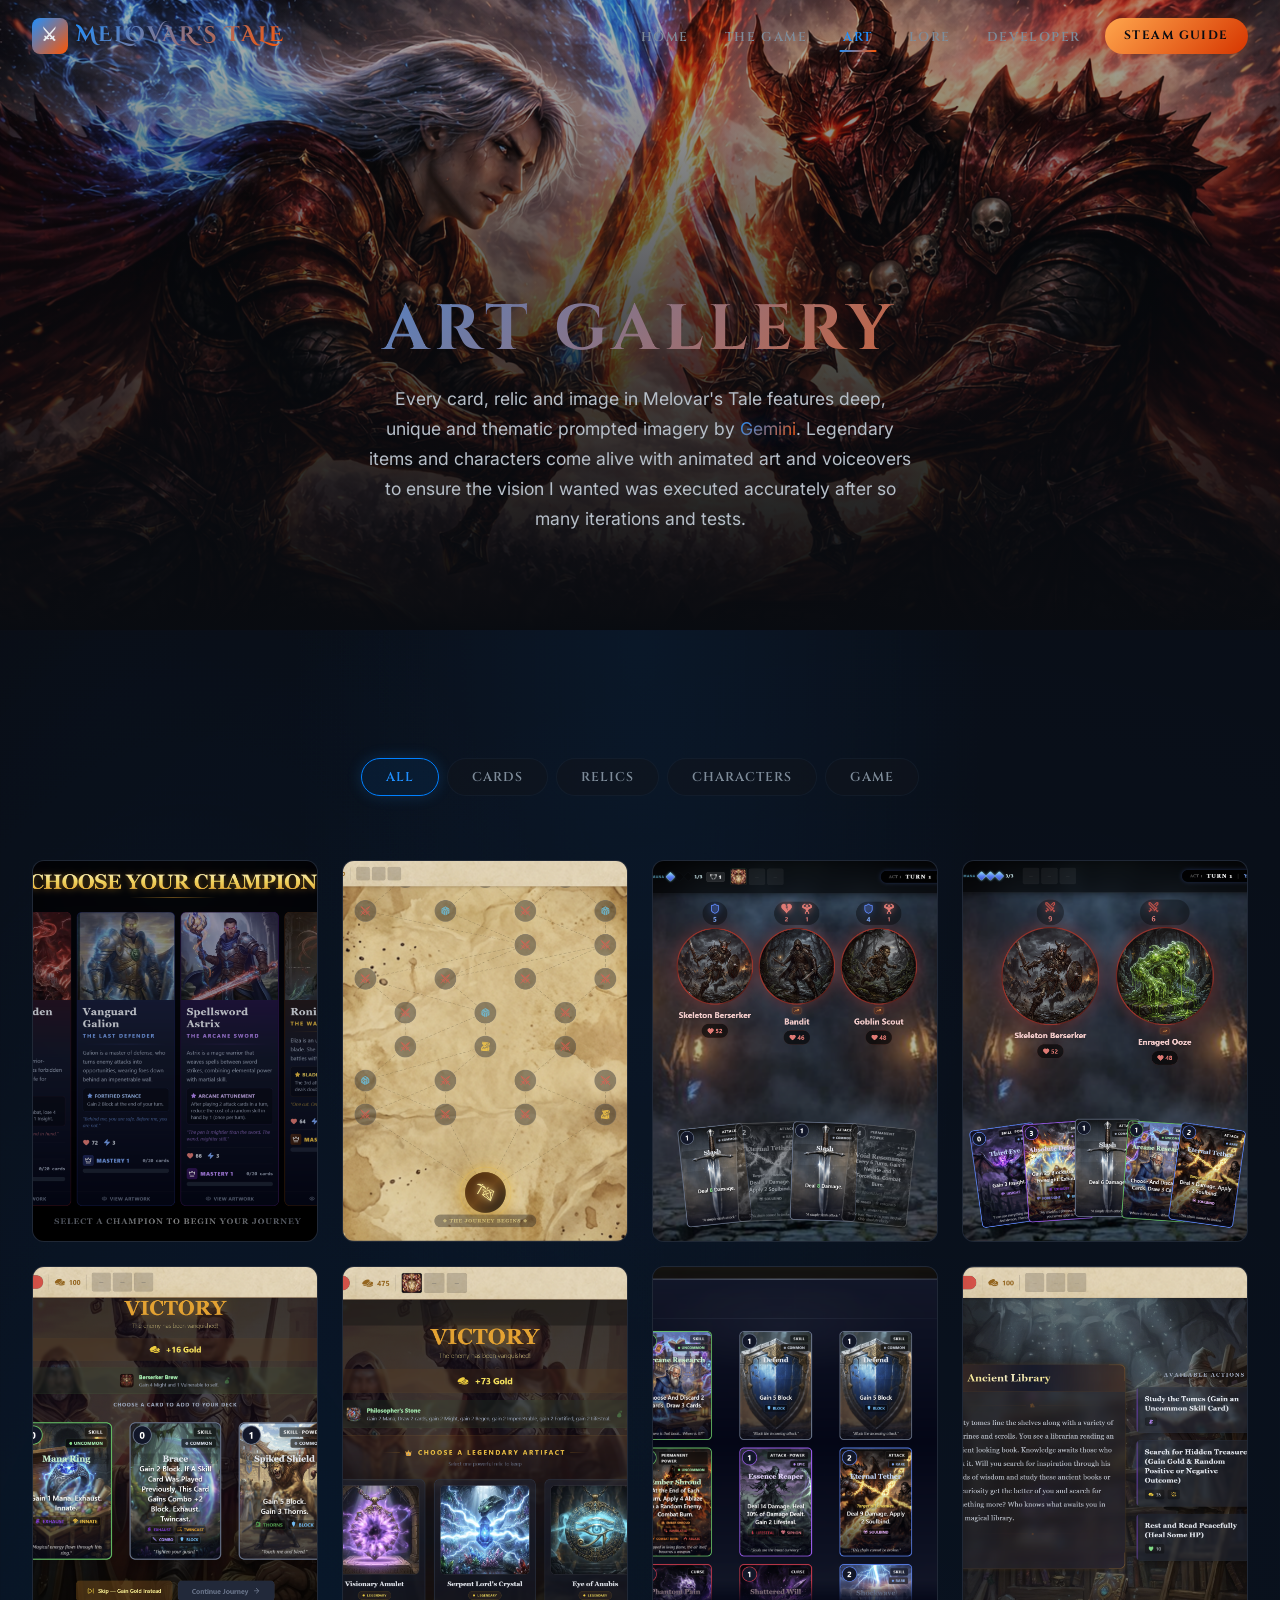
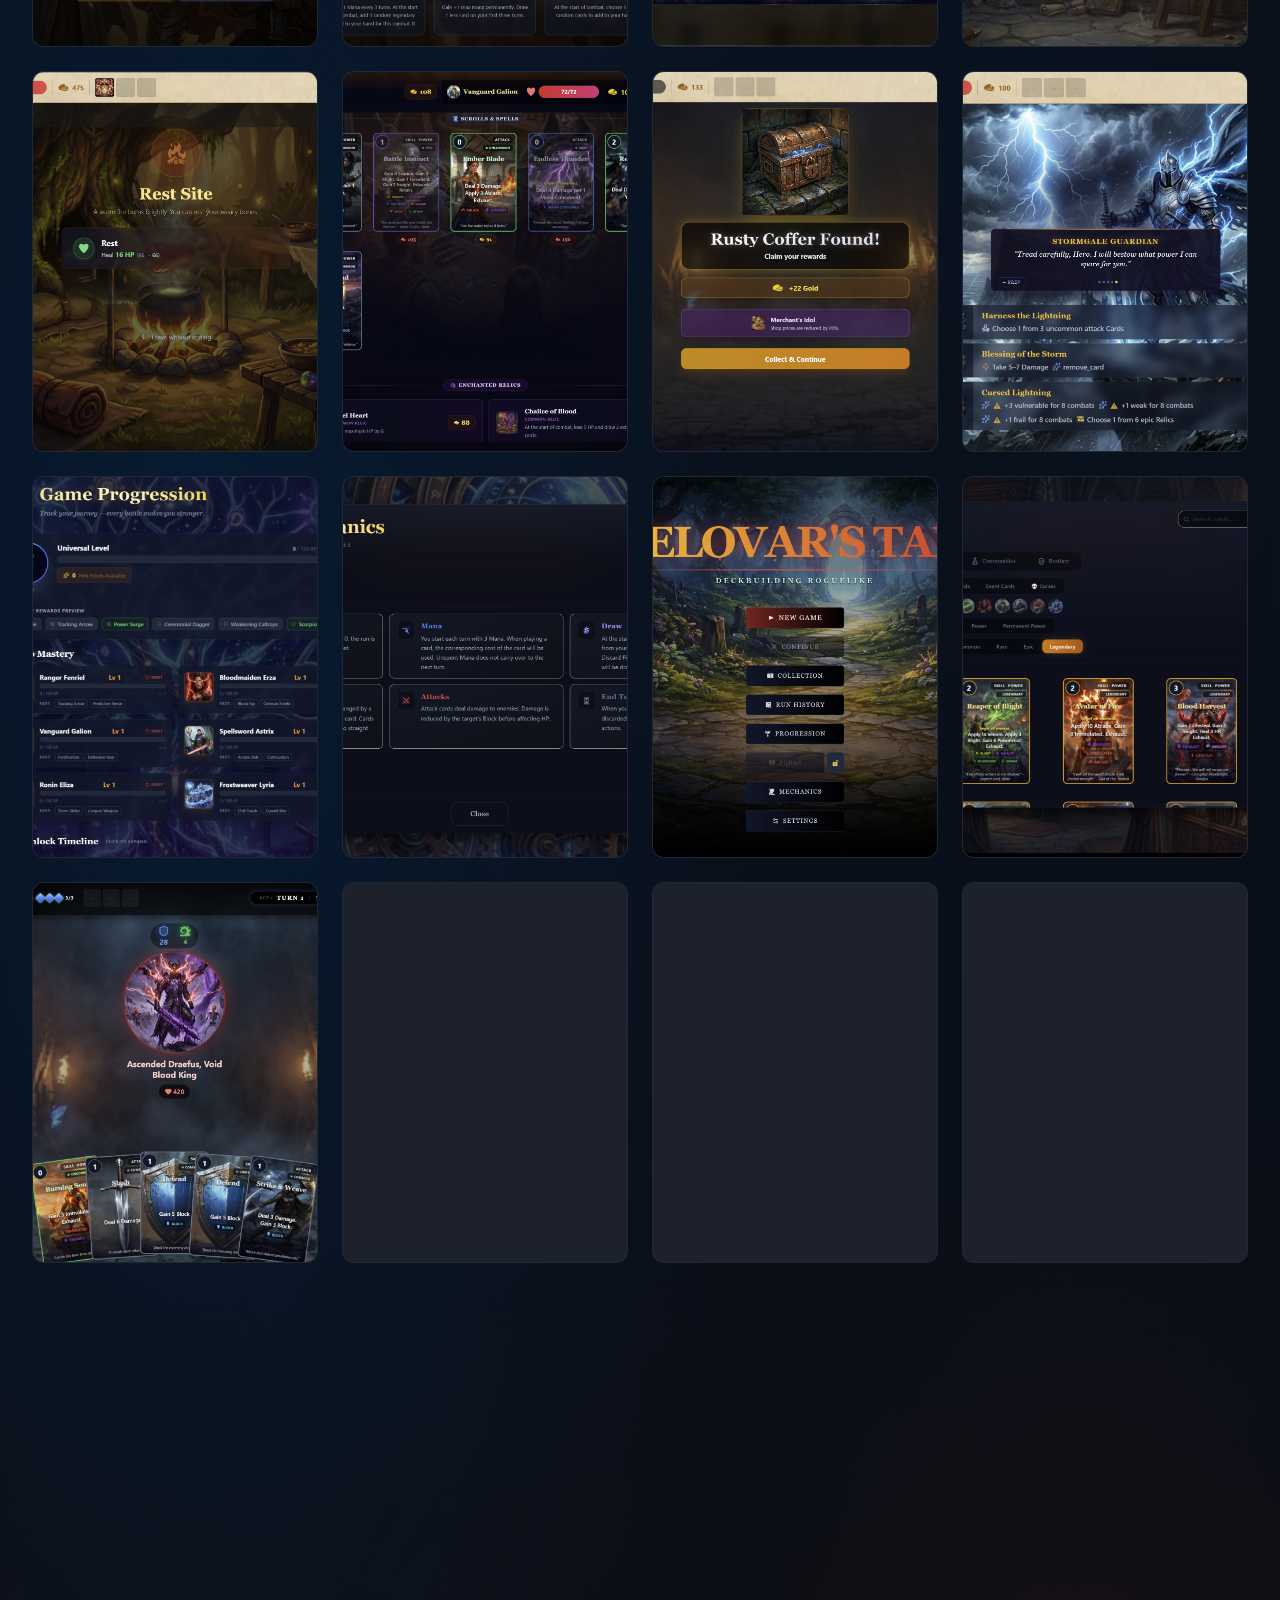
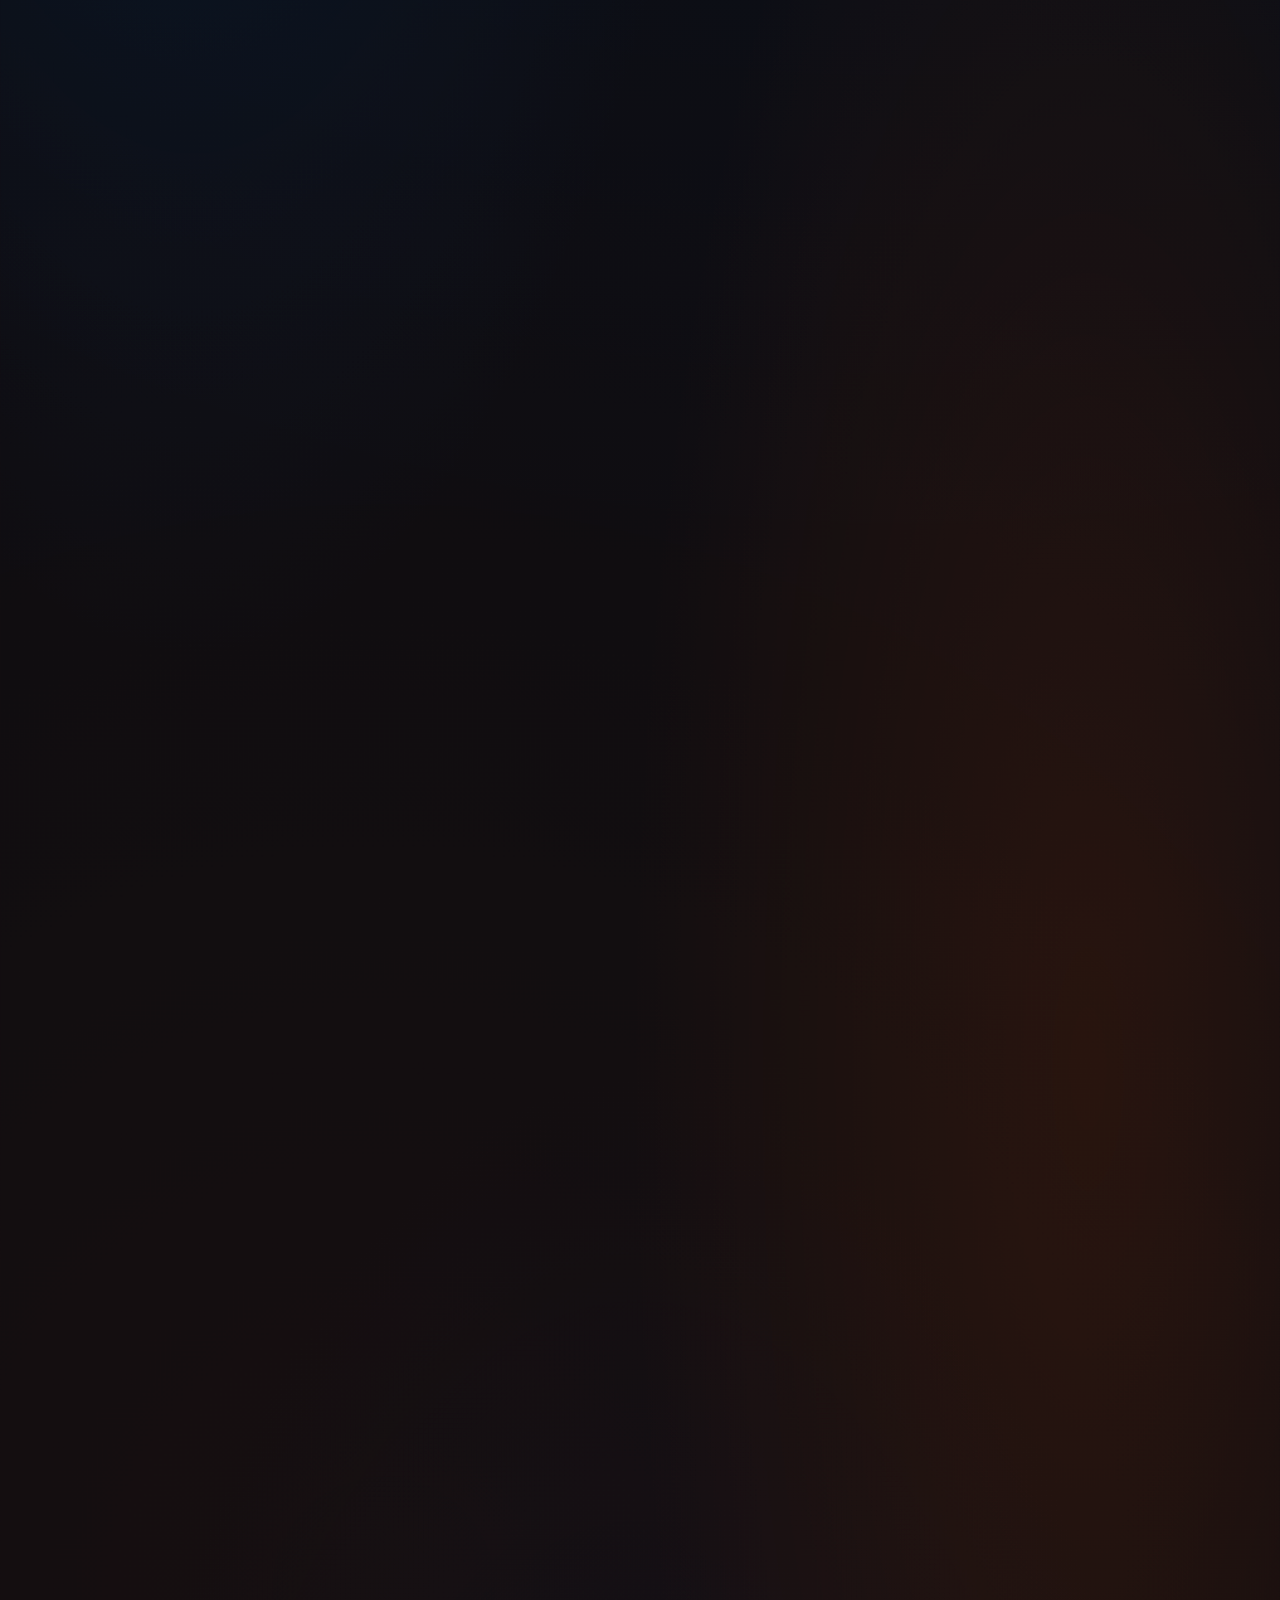
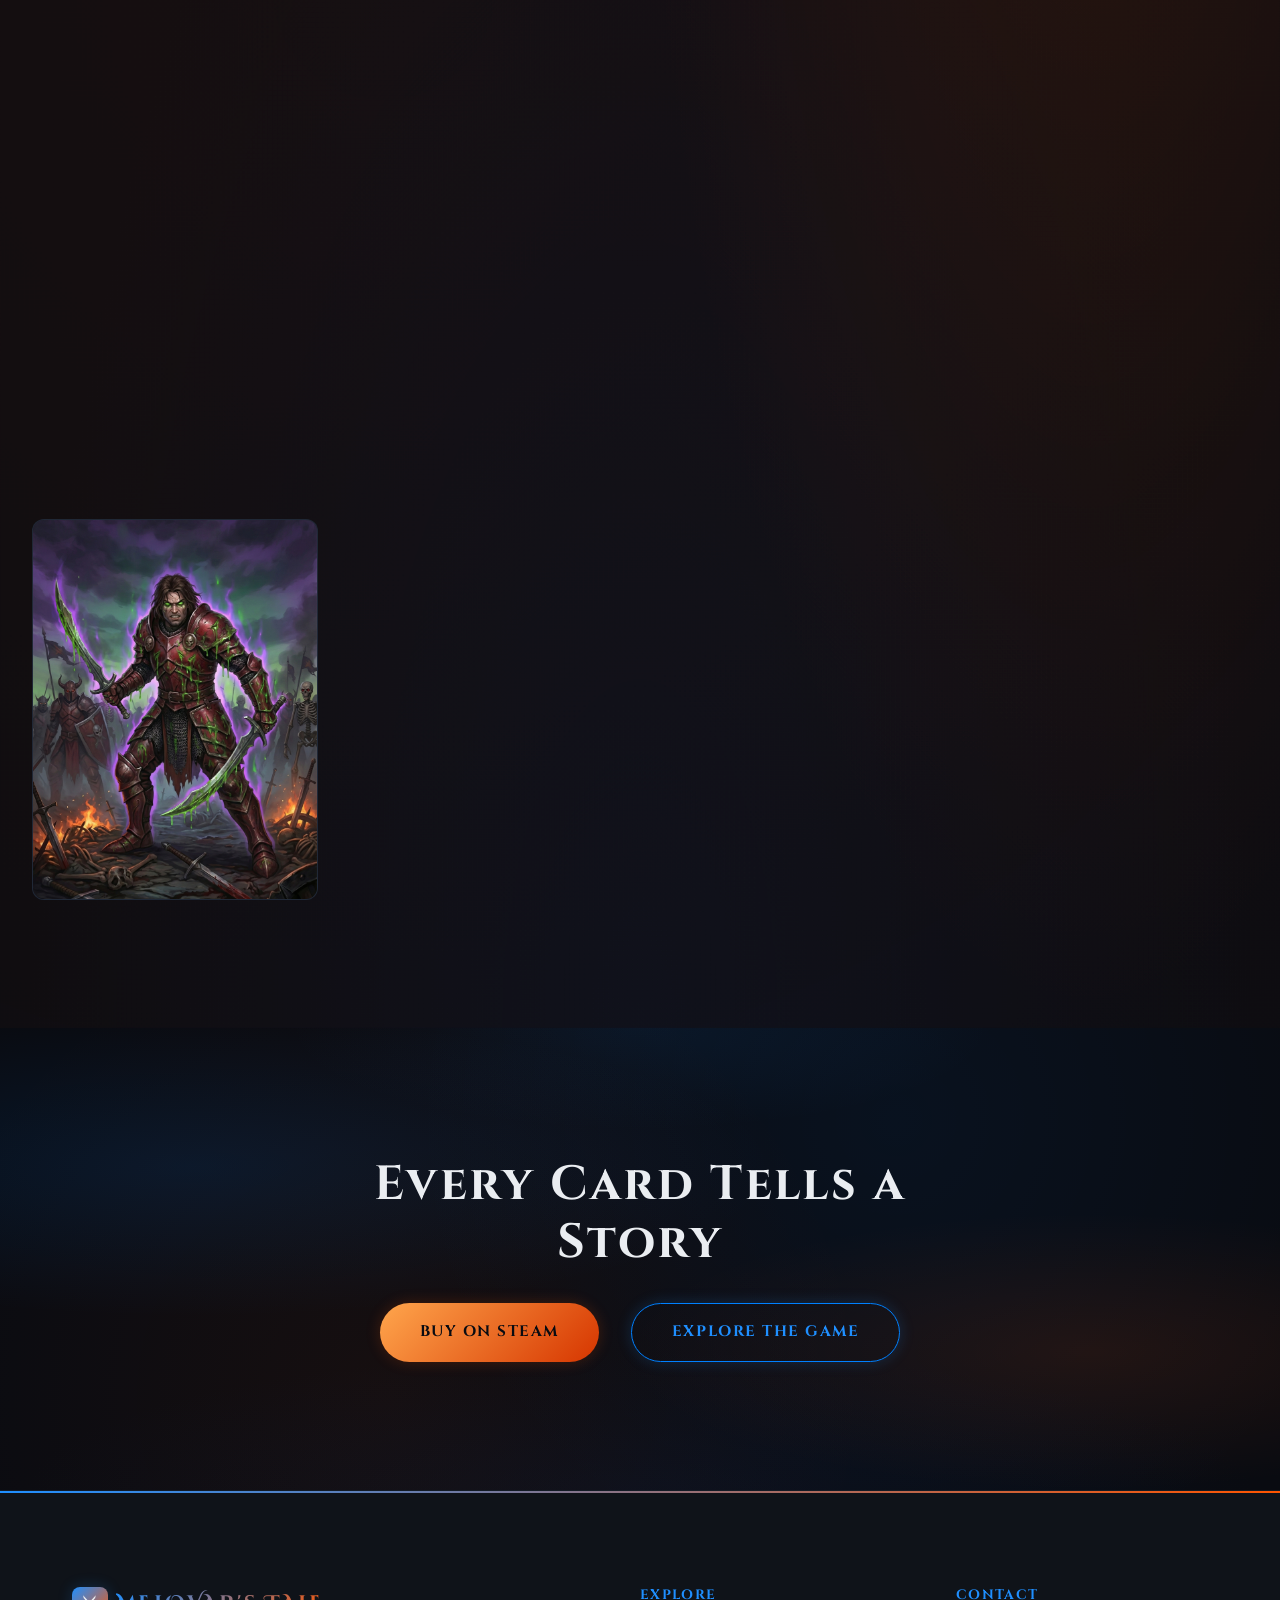
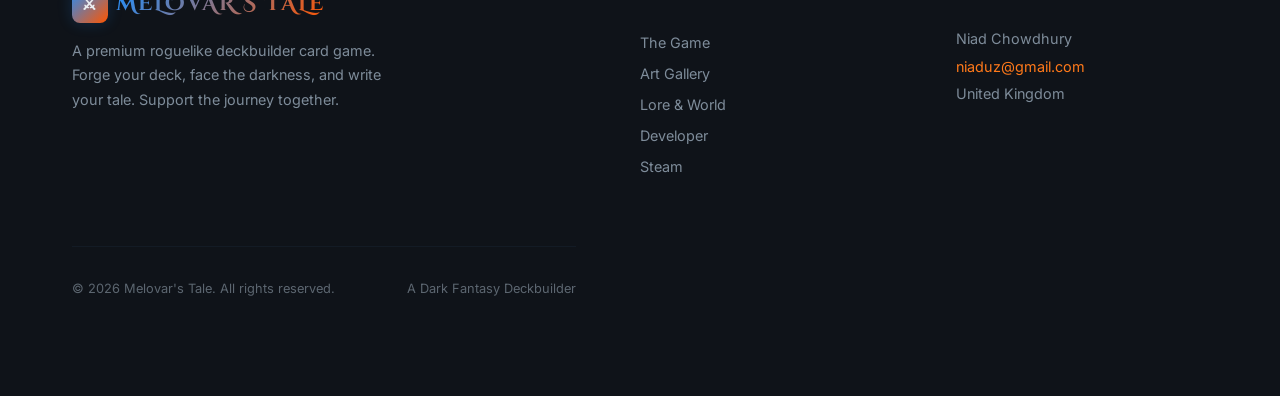
==== commit 8ea9a310: "Add Gemini credit with azure-fire gradient styling to Art hero text" ====
--- a/art.html
+++ b/art.html
@@ -22,6 +22,23 @@
   <link rel="stylesheet" href="css/pages/art.css">
 
   <link rel="icon" href="data:image/svg+xml,<svg xmlns='http://www.w3.org/2000/svg' viewBox='0 0 100 100'><text y='.9em' font-size='90'>⚔️</text></svg>">
+
+  <!-- Open Graph -->
+  <meta property="og:title" content="Melovar's Tale - A Roguelike Deckbuilder Card Game">
+  <meta property="og:description" content="Forge your deck. Face the darkness. Write your tale.">
+  <meta property="og:type" content="website">
+  <meta property="og:url" content="https://www.melovarstale.com">
+  <meta property="og:image" content="https://www.melovarstale.com/assets/images/og-preview.jpg">
+  <meta property="og:image:width" content="1200">
+  <meta property="og:image:height" content="628">
+
+  <!-- Twitter Card -->
+  <meta name="twitter:card" content="summary_large_image">
+  <meta property="twitter:domain" content="melovarstale.com">
+  <meta property="twitter:url" content="https://www.melovarstale.com">
+  <meta name="twitter:title" content="Melovar's Tale - A Roguelike Deckbuilder Card Game">
+  <meta name="twitter:description" content="Forge your deck. Face the darkness. Write your tale.">
+  <meta name="twitter:image" content="https://www.melovarstale.com/assets/images/og-preview.jpg">
 </head>
 <body>
 
@@ -66,7 +83,7 @@
       <div class="art-hero-overlay"></div>
       <div class="art-hero-content">
         <h1>Art Gallery</h1>
-        <p>Every card, relic and image in Melovar's Tale features deep, unique and thematic prompted imagery. Legendary items and characters come alive with animated art and voiceovers to ensure the vision I wanted was executed accurately after so many iterations and tests.</p>
+        <p>Every card, relic and image in Melovar's Tale features deep, unique and thematic prompted imagery by <span class="text-gradient-azure-fire text-glow-azure">Gemini</span>. Legendary items and characters come alive with animated art and voiceovers to ensure the vision I wanted was executed accurately after so many iterations and tests.</p>
       </div>
     </section>
 
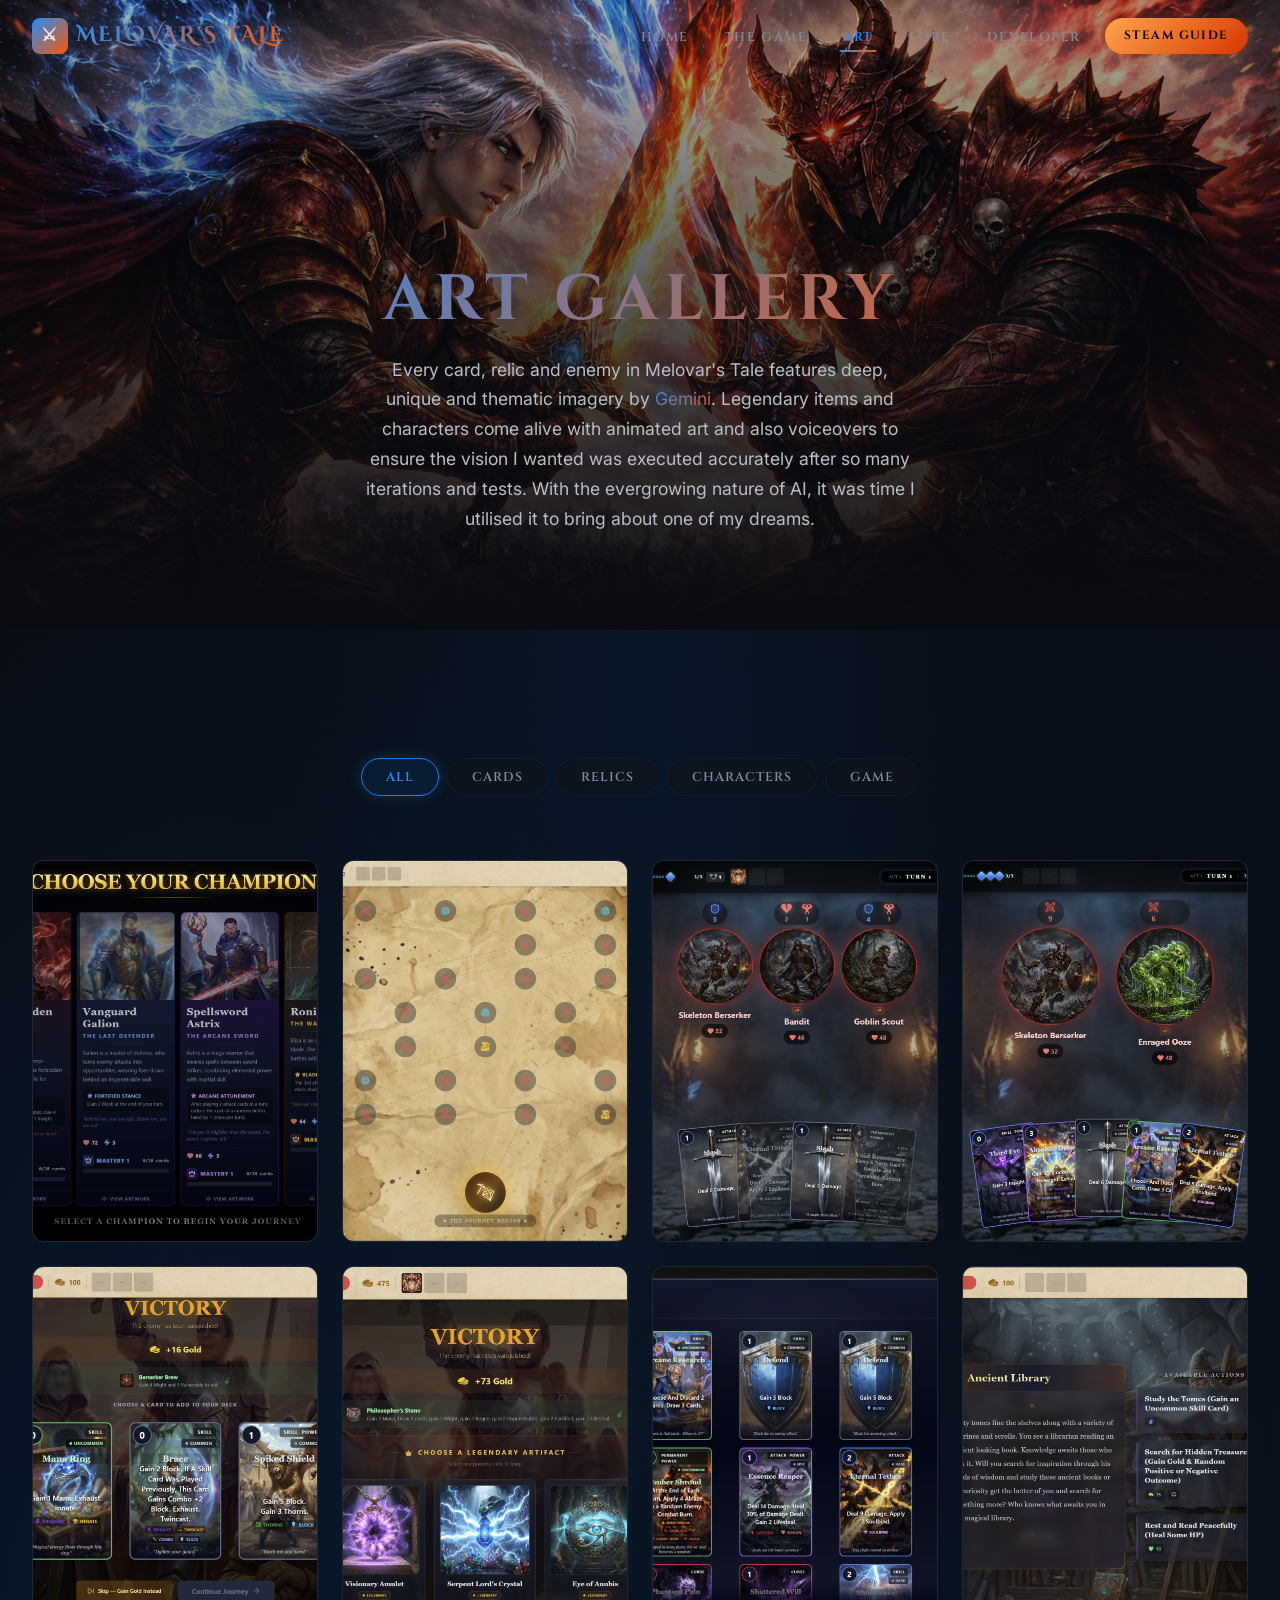
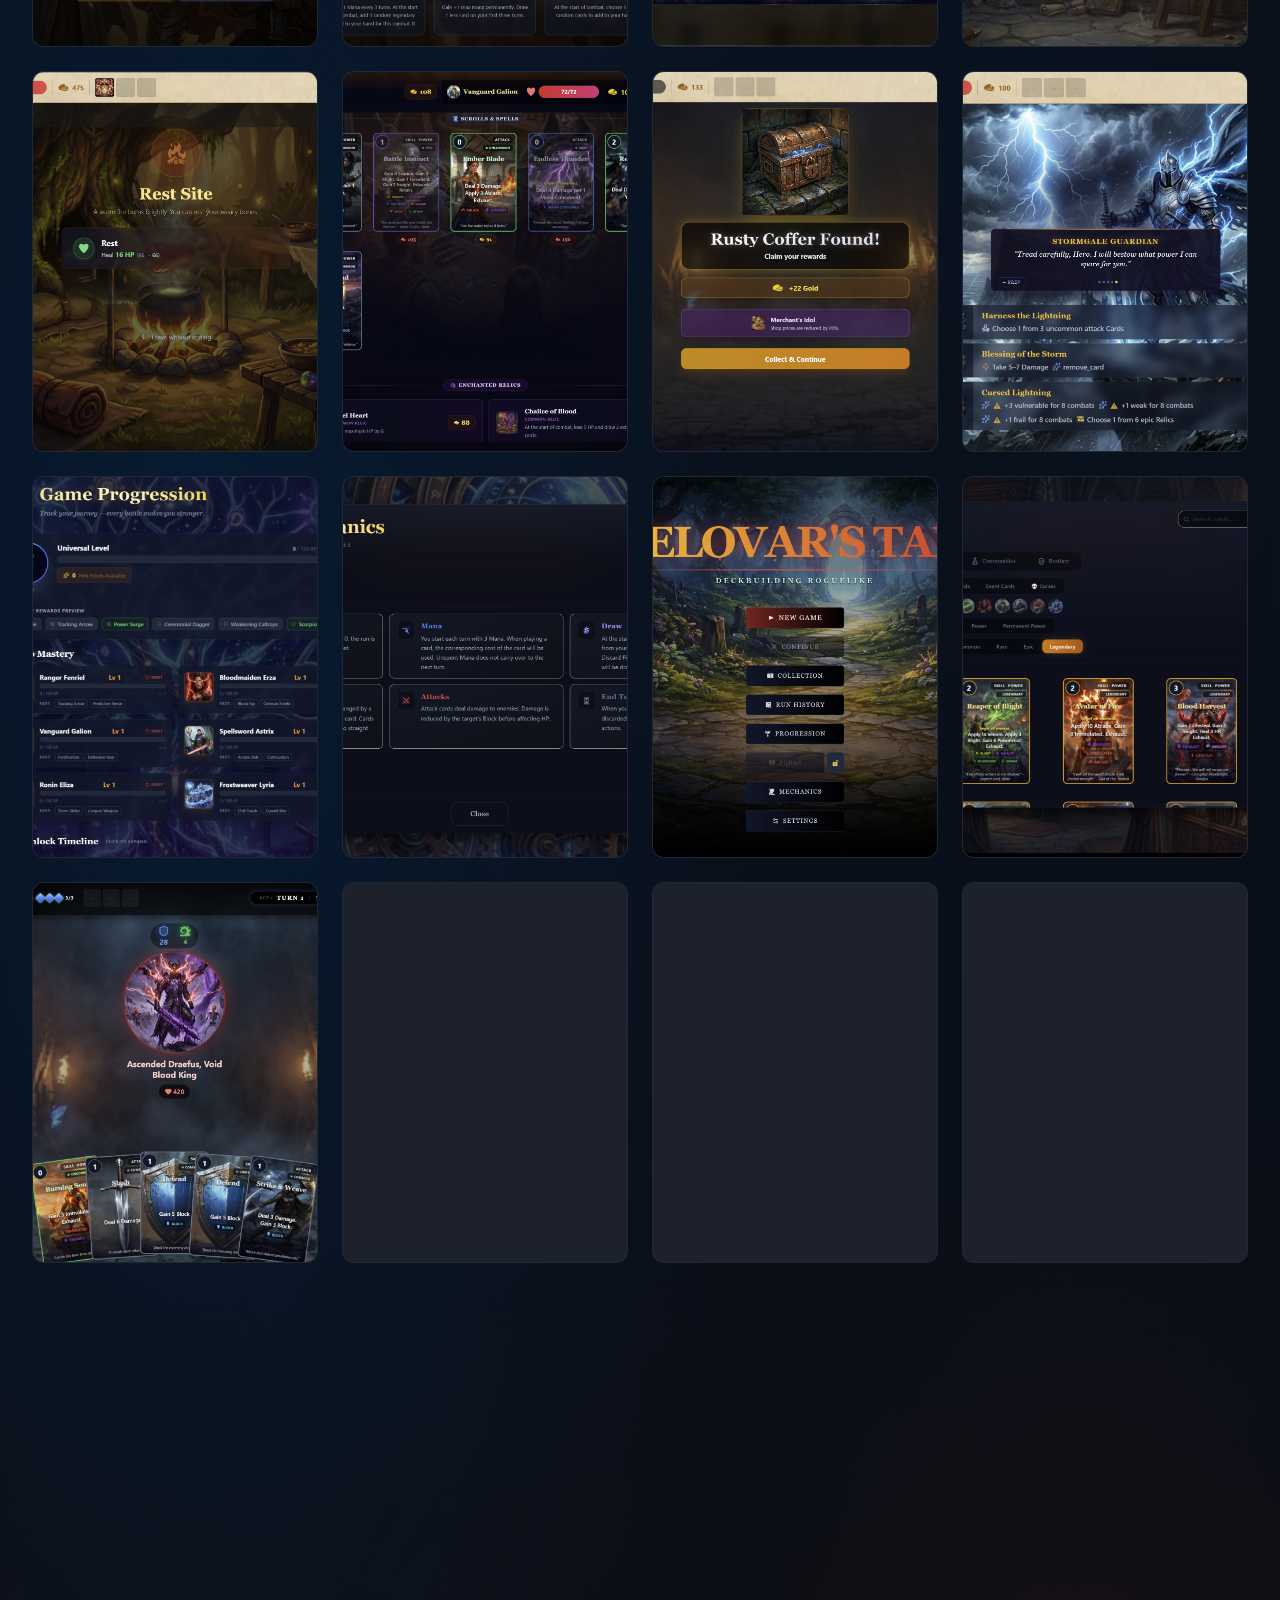
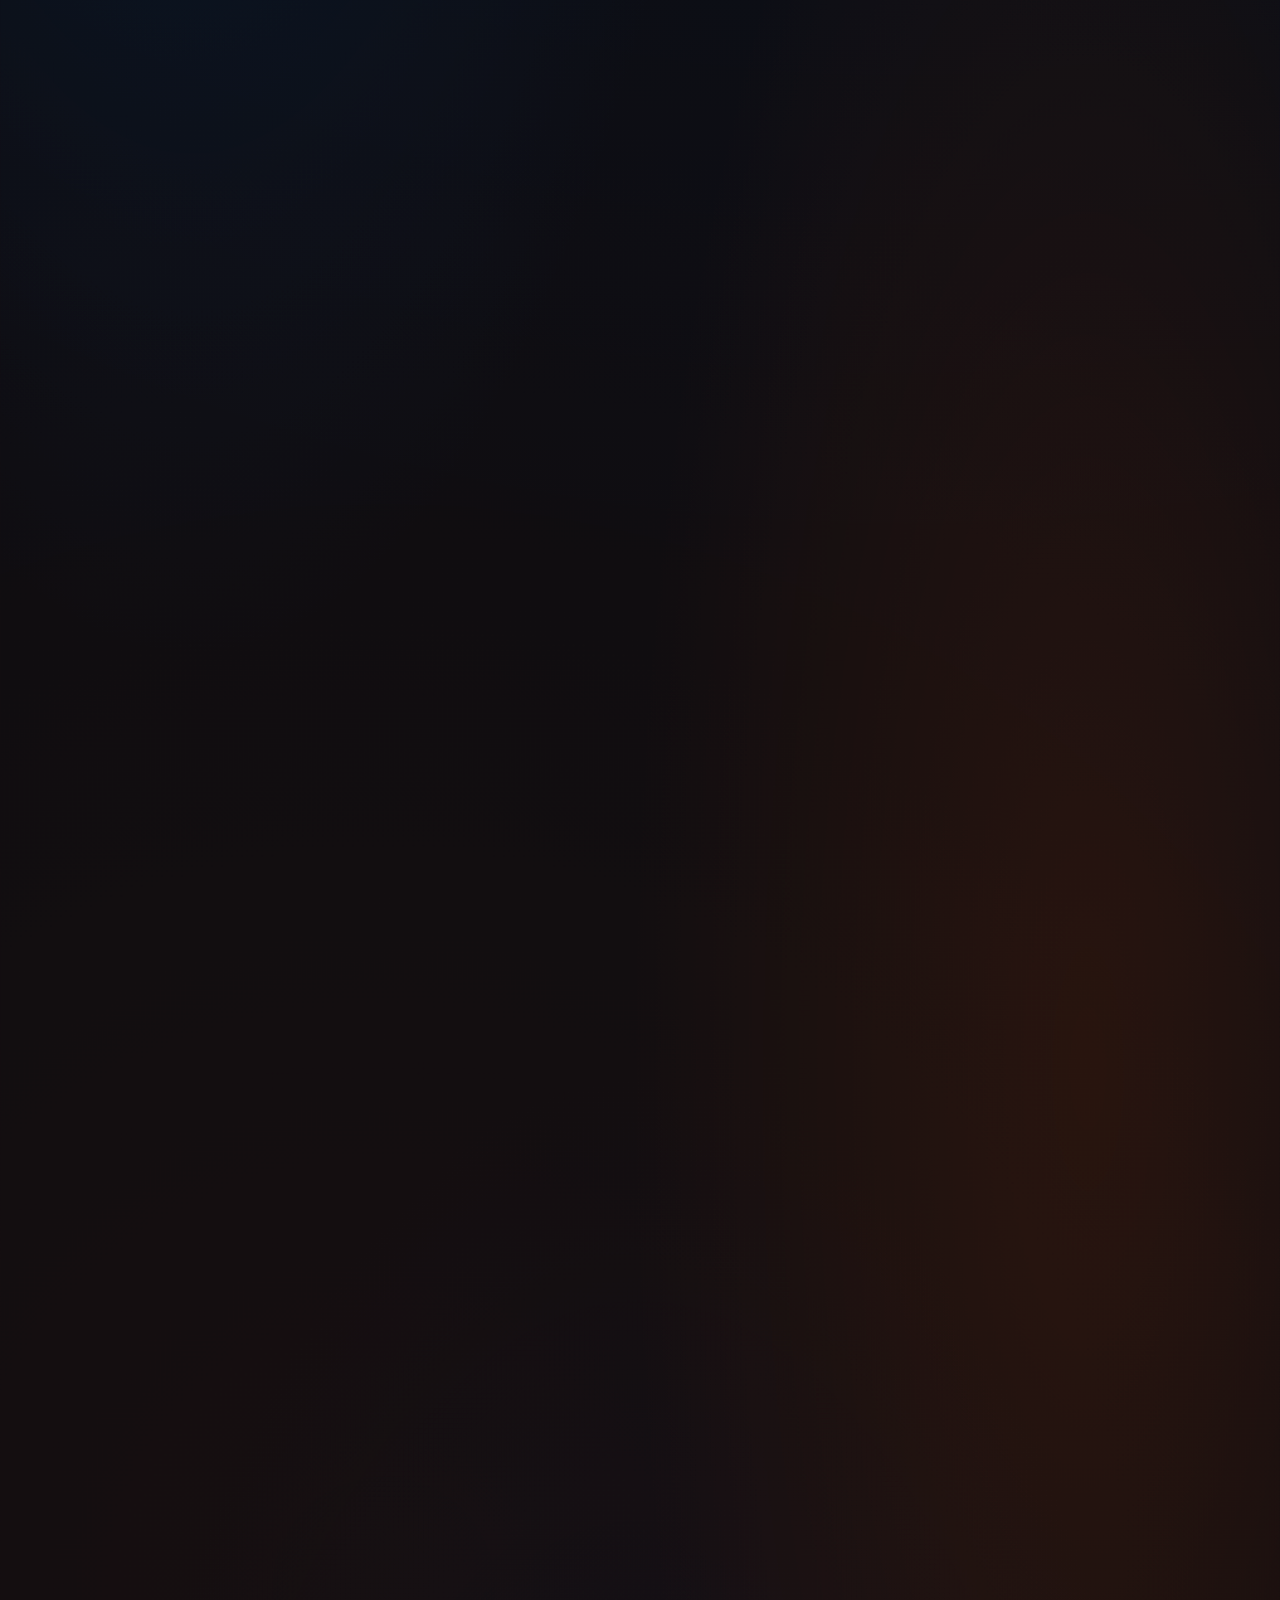
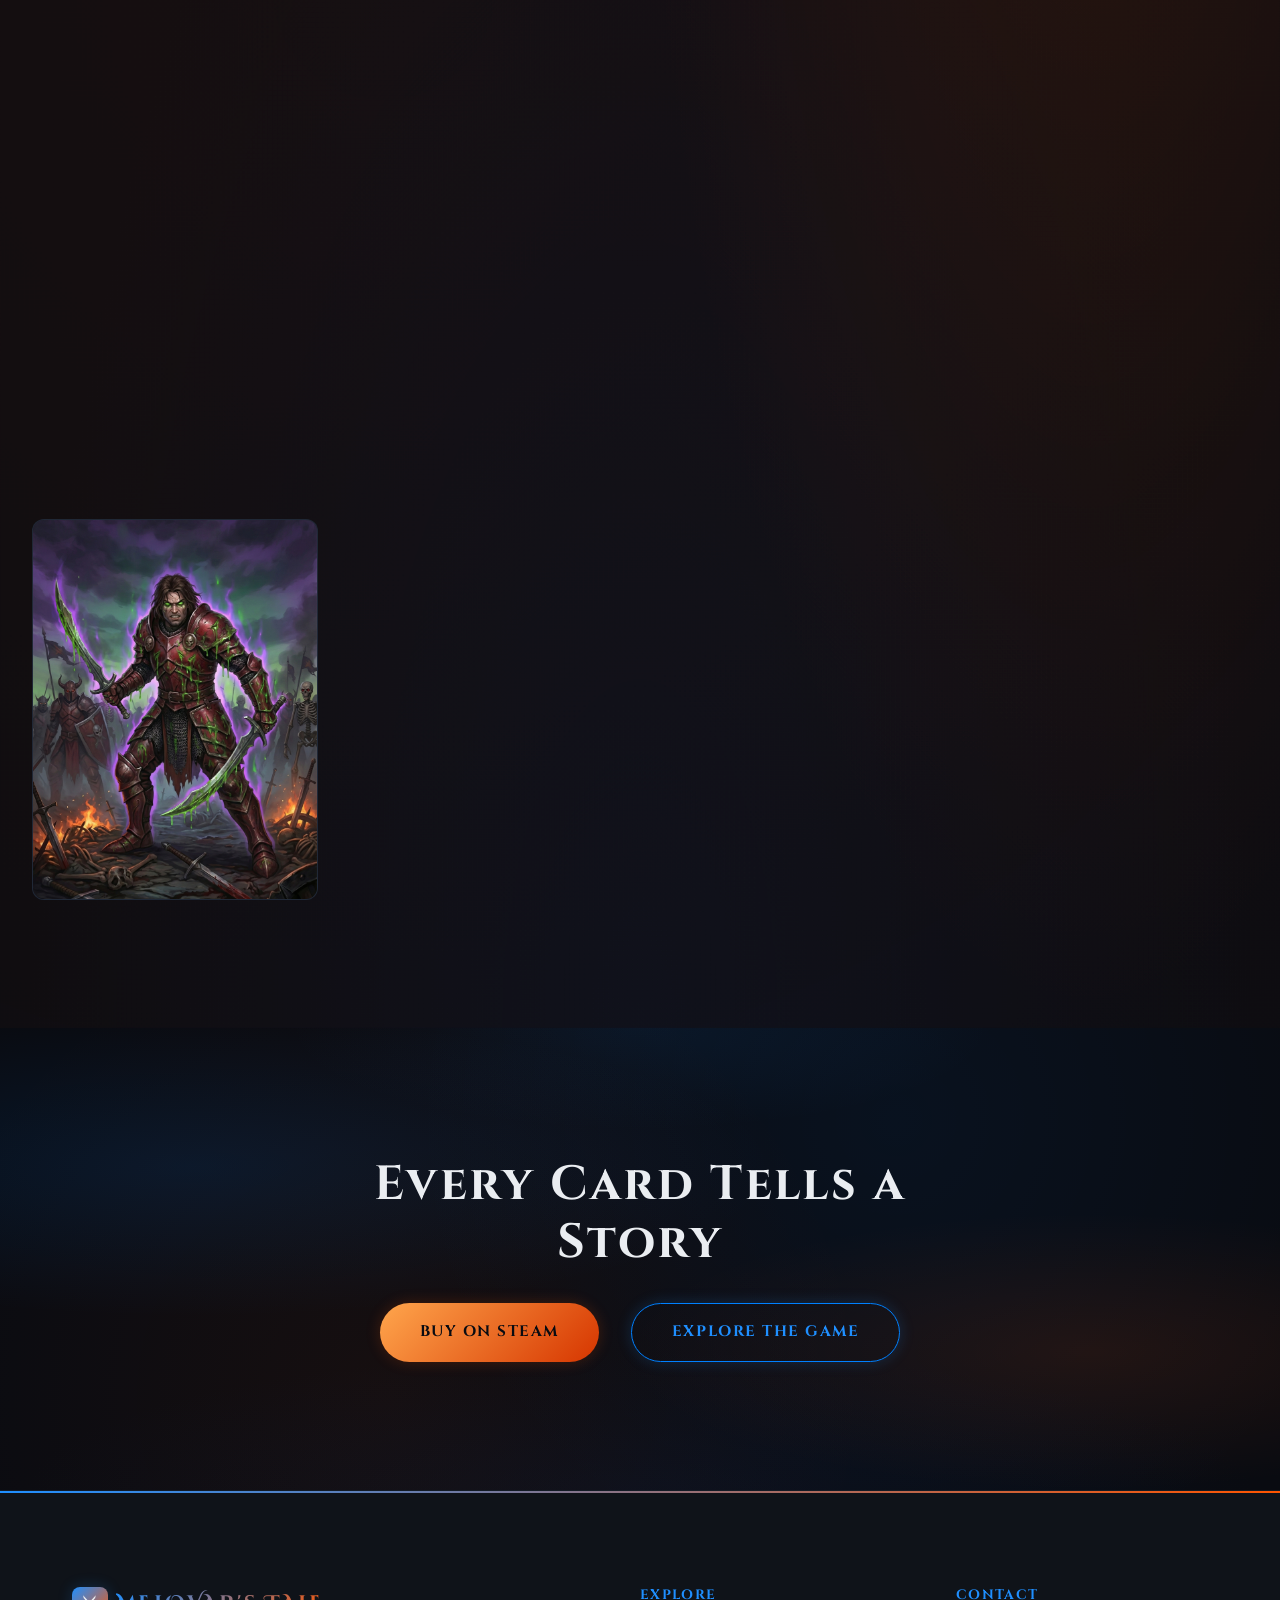
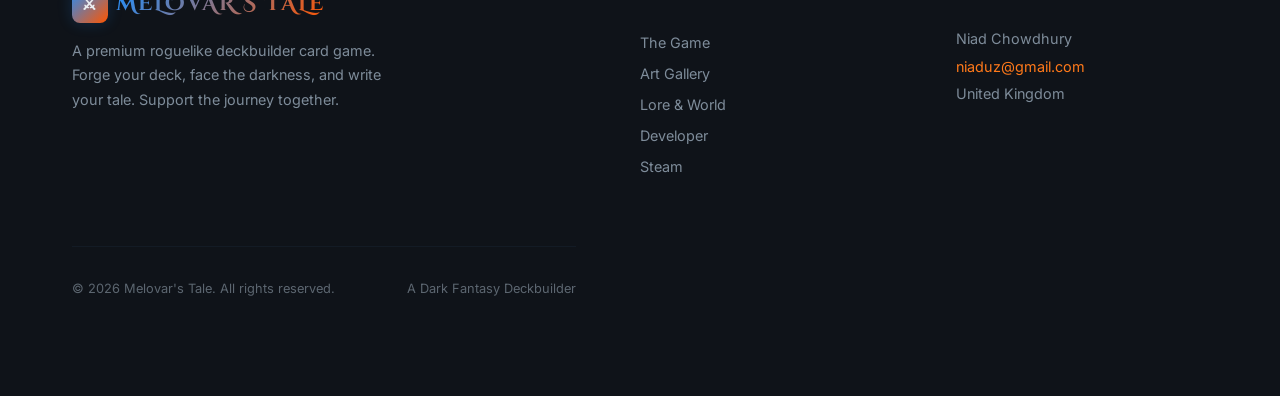
==== commit b376ddc3: "Update Art page hero text with revised copy" ====
--- a/art.html
+++ b/art.html
@@ -83,7 +83,7 @@
       <div class="art-hero-overlay"></div>
       <div class="art-hero-content">
         <h1>Art Gallery</h1>
-        <p>Every card, relic and image in Melovar's Tale features deep, unique and thematic prompted imagery by <span class="text-gradient-azure-fire text-glow-azure">Gemini</span>. Legendary items and characters come alive with animated art and voiceovers to ensure the vision I wanted was executed accurately after so many iterations and tests.</p>
+        <p>Every card, relic and enemy in Melovar's Tale features deep, unique and thematic imagery by <span class="text-gradient-azure-fire text-glow-azure">Gemini</span>. Legendary items and characters come alive with animated art and also voiceovers to ensure the vision I wanted was executed accurately after so many iterations and tests. With the evergrowing nature of AI, it was time I utilised it to bring about one of my dreams.</p>
       </div>
     </section>
 
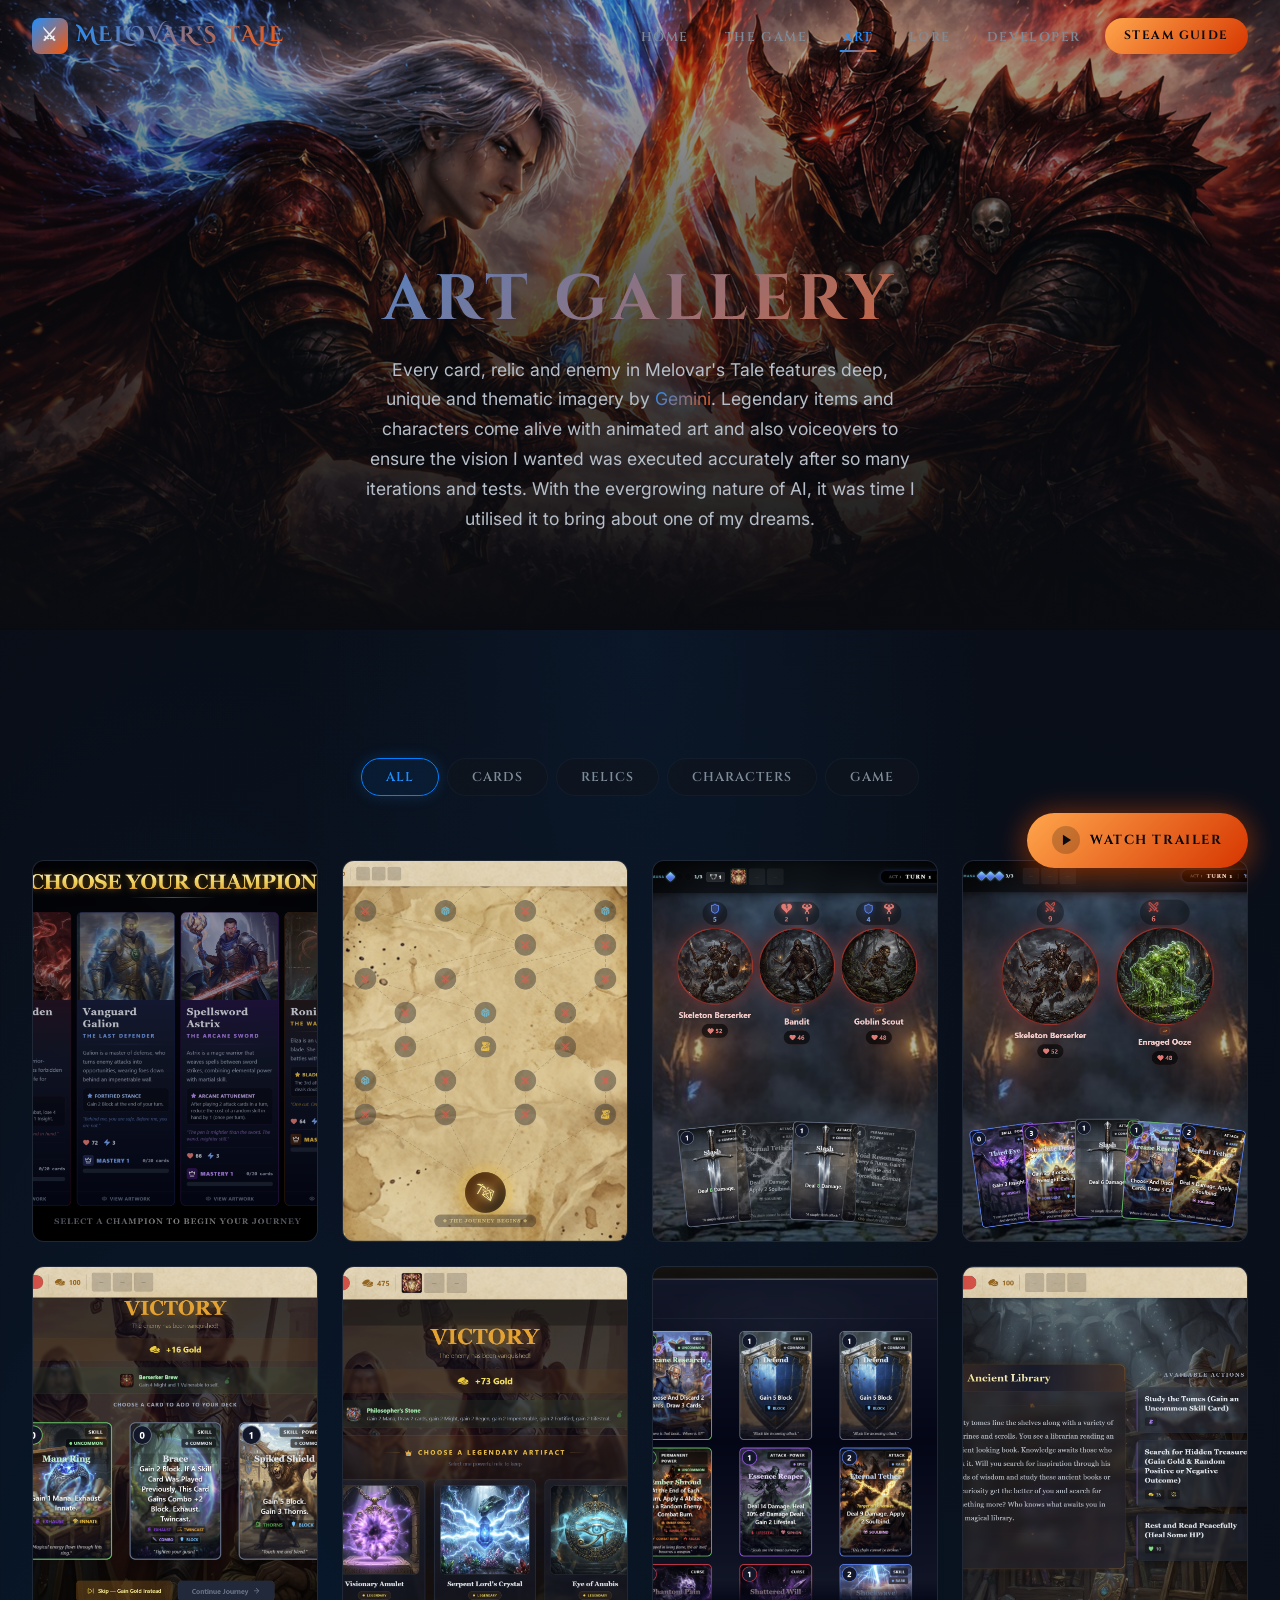
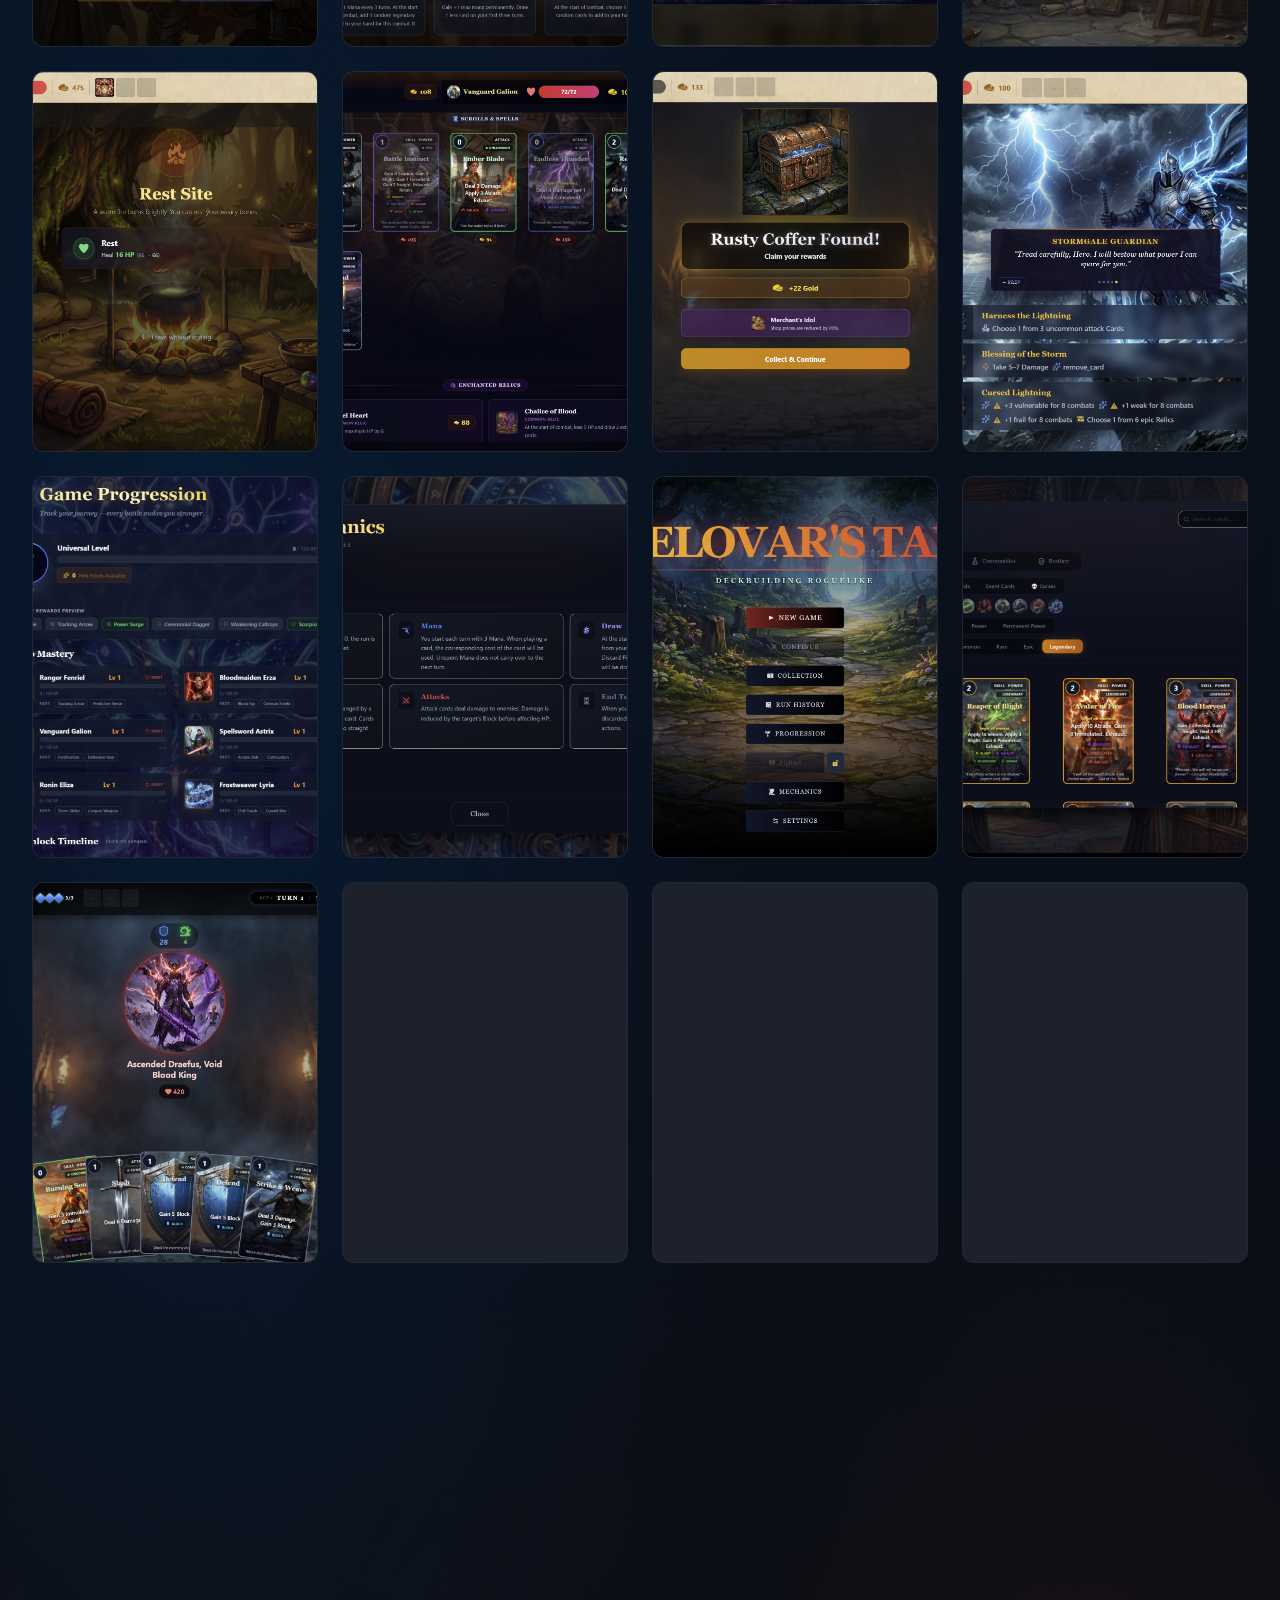
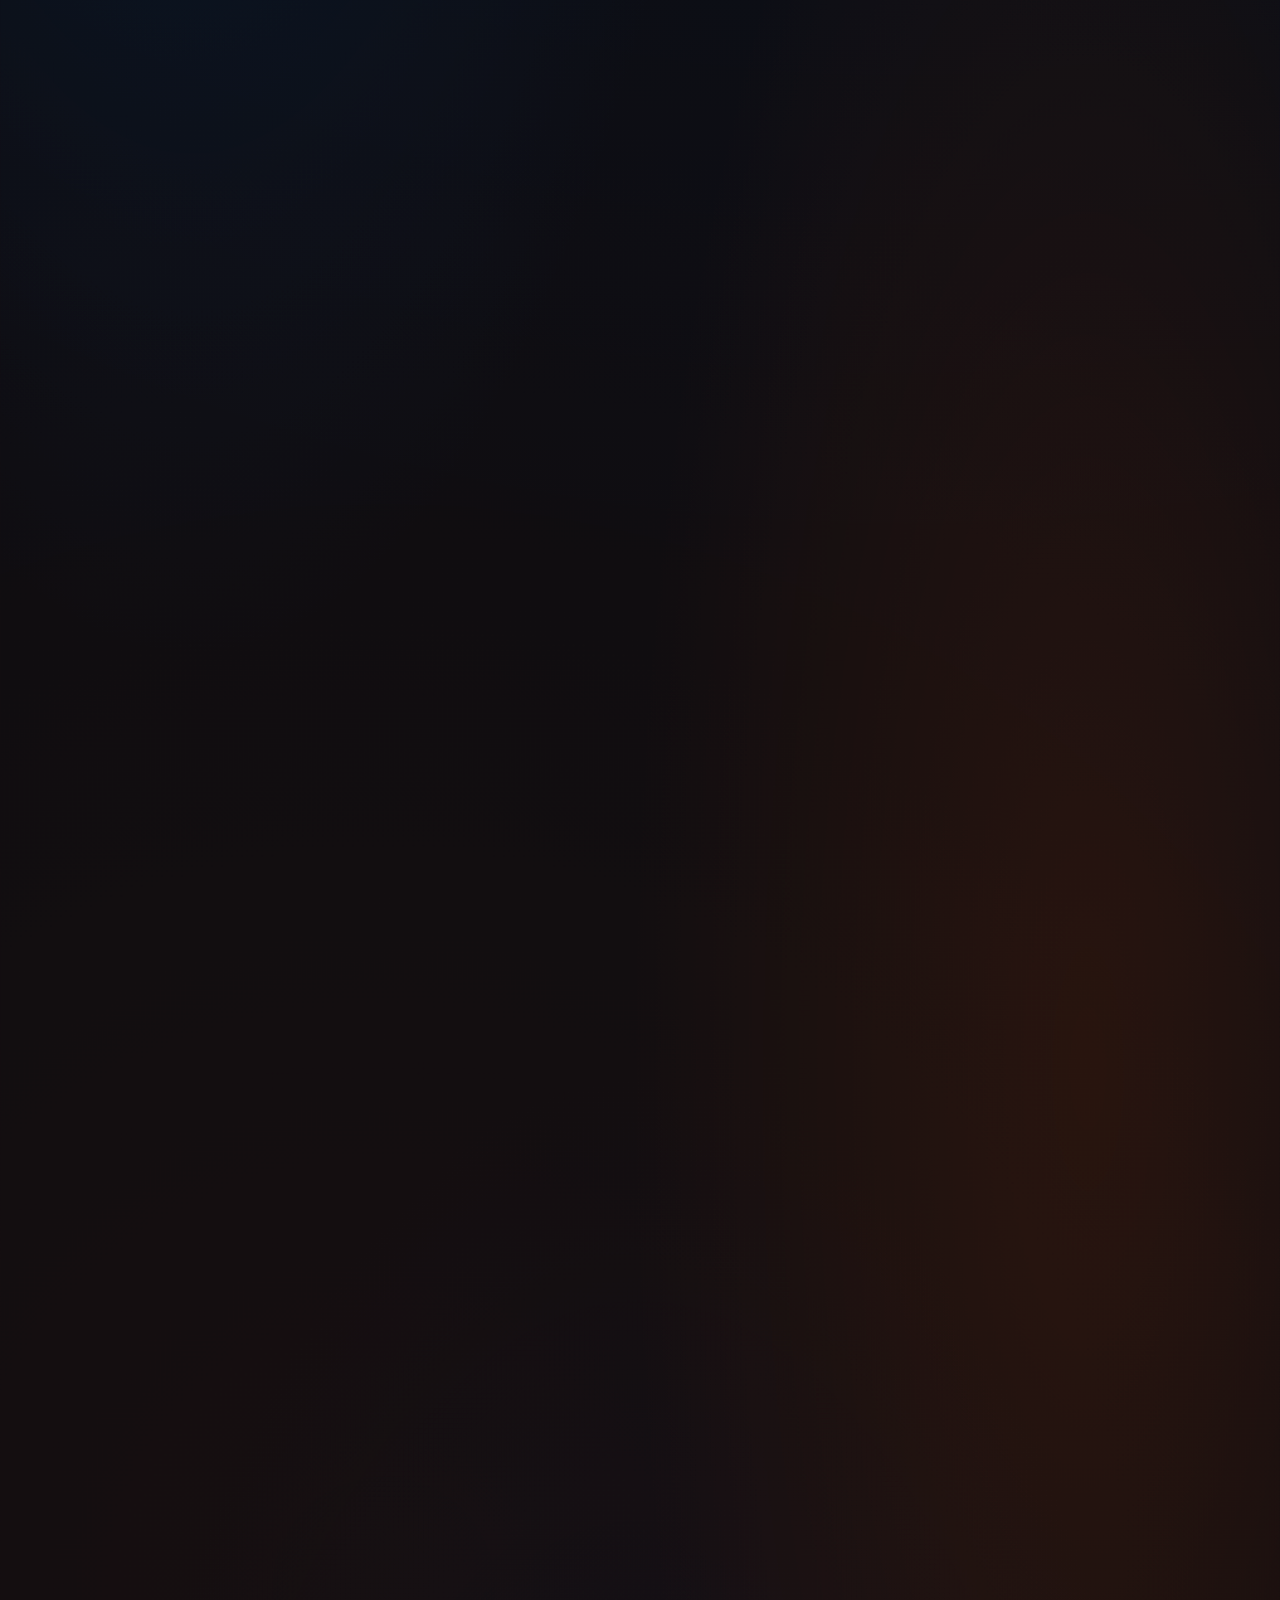
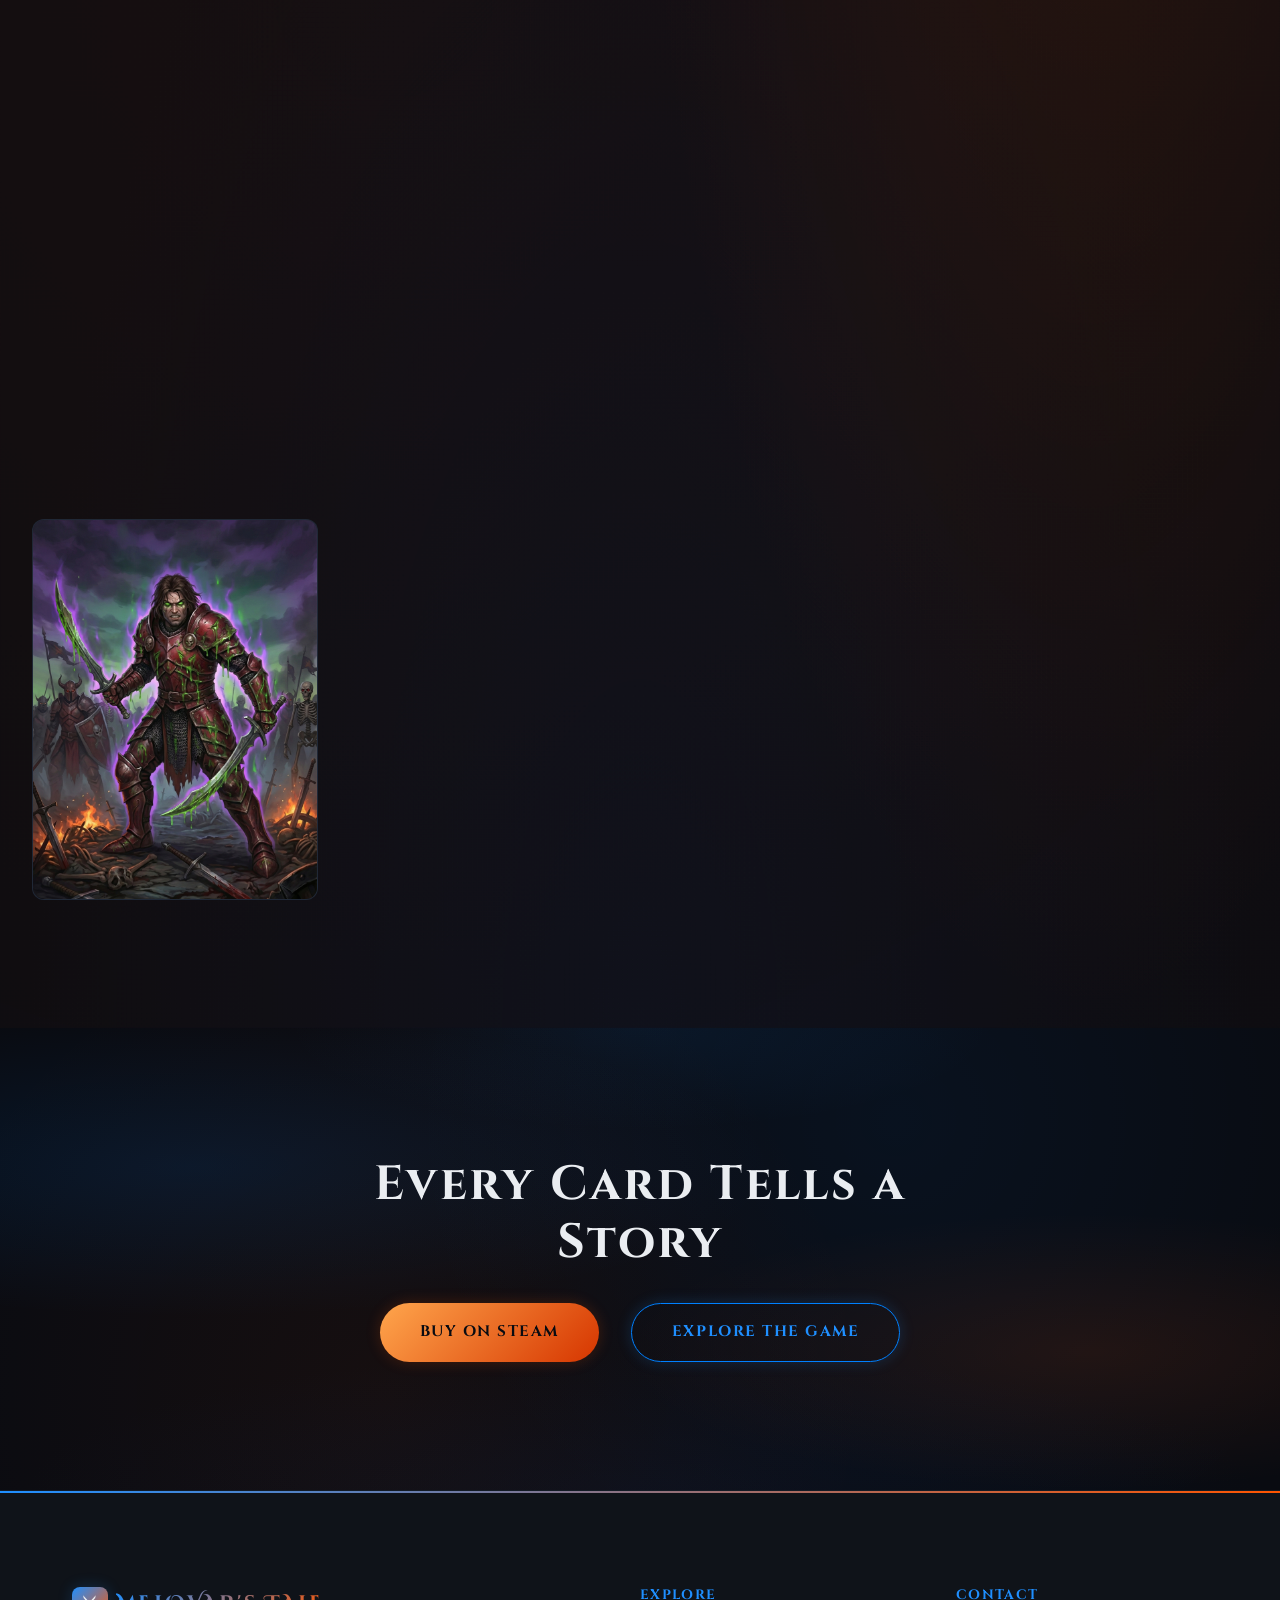
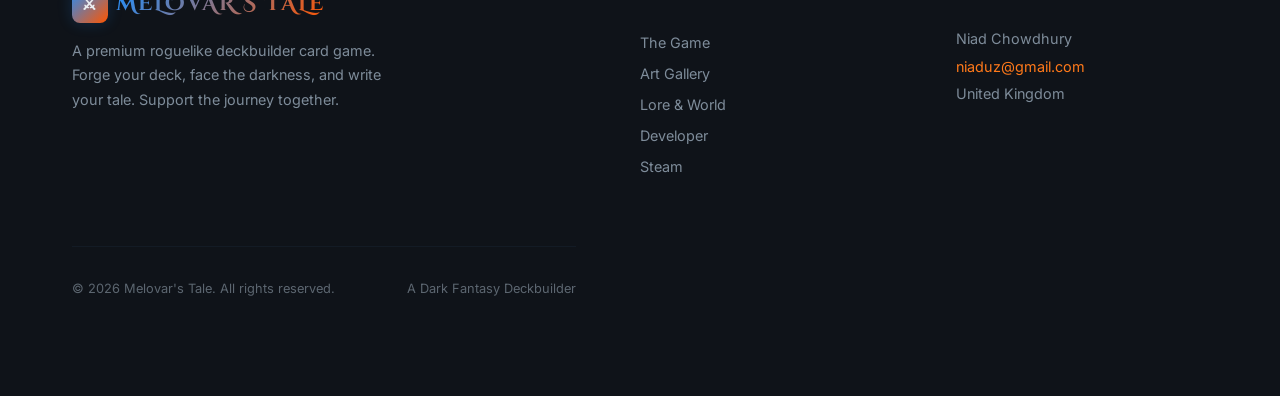
==== commit 609fa828: "Add global Watch Trailer floating button and cinematic modal - Web-optimized trailer (8.3MB, 720p H." ====
--- a/art.html
+++ b/art.html
@@ -20,6 +20,7 @@
   <link rel="stylesheet" href="css/layout.css">
   <link rel="stylesheet" href="css/components.css">
   <link rel="stylesheet" href="css/pages/art.css">
+  <link rel="stylesheet" href="css/trailer-modal.css">
 
   <link rel="icon" href="data:image/svg+xml,<svg xmlns='http://www.w3.org/2000/svg' viewBox='0 0 100 100'><text y='.9em' font-size='90'>⚔️</text></svg>">
 
@@ -567,6 +568,7 @@
   <script src="js/nav.js"></script>
   <script src="js/animations.js"></script>
   <script src="js/gallery.js"></script>
+  <script src="js/trailer-modal.js"></script>
   <script>
     document.querySelectorAll('video[autoplay]').forEach(video => {
       const observer = new IntersectionObserver((entries) => {
--- a/css/trailer-modal.css
+++ b/css/trailer-modal.css
@@ -0,0 +1,254 @@
+/* ============================================
+   MELOVAR'S TALE — Trailer Modal
+   Floating CTA + Cinematic fullscreen overlay
+   ============================================ */
+
+/* ── Floating Trailer Button ── */
+.trailer-fab {
+  position: fixed;
+  bottom: 2rem;
+  right: 2rem;
+  z-index: 900;
+  display: flex;
+  align-items: center;
+  gap: 0.6rem;
+  padding: 0.85rem 1.6rem;
+  font-family: var(--font-heading);
+  font-weight: 700;
+  font-size: 0.82rem;
+  letter-spacing: 0.12em;
+  text-transform: uppercase;
+  color: var(--surface-950);
+  background: var(--gradient-fire);
+  border: none;
+  border-radius: var(--radius-full);
+  cursor: pointer;
+  box-shadow:
+    var(--glow-fire),
+    0 8px 32px hsla(20, 100%, 50%, 0.35),
+    0 2px 8px hsla(0, 0%, 0%, 0.4);
+  transition: all var(--transition-base);
+  text-decoration: none;
+  animation: trailerFabPulse 3s ease-in-out infinite;
+}
+
+.trailer-fab:hover {
+  transform: translateY(-3px) scale(1.04);
+  box-shadow:
+    var(--glow-fire),
+    0 12px 40px hsla(20, 100%, 50%, 0.5),
+    0 4px 16px hsla(0, 0%, 0%, 0.5);
+  animation: none;
+}
+
+.trailer-fab:active {
+  transform: translateY(-1px) scale(0.98);
+}
+
+.trailer-fab-icon {
+  display: flex;
+  align-items: center;
+  justify-content: center;
+  width: 28px;
+  height: 28px;
+  border-radius: 50%;
+  background: hsla(0, 0%, 0%, 0.2);
+  flex-shrink: 0;
+}
+
+.trailer-fab-icon svg {
+  width: 14px;
+  height: 14px;
+  fill: var(--surface-950);
+  margin-left: 2px;
+}
+
+@keyframes trailerFabPulse {
+  0%, 100% {
+    box-shadow:
+      var(--glow-fire),
+      0 8px 32px hsla(20, 100%, 50%, 0.35),
+      0 2px 8px hsla(0, 0%, 0%, 0.4);
+  }
+  50% {
+    box-shadow:
+      0 0 40px hsla(20, 100%, 50%, 0.5),
+      0 8px 32px hsla(20, 100%, 50%, 0.45),
+      0 2px 8px hsla(0, 0%, 0%, 0.4);
+  }
+}
+
+/* ── Modal Overlay ── */
+.trailer-modal-overlay {
+  position: fixed;
+  inset: 0;
+  z-index: 10000;
+  display: flex;
+  align-items: center;
+  justify-content: center;
+  background: hsla(220, 30%, 3%, 0.92);
+  backdrop-filter: blur(24px);
+  -webkit-backdrop-filter: blur(24px);
+  opacity: 0;
+  visibility: hidden;
+  transition: opacity 0.4s ease, visibility 0.4s ease;
+}
+
+.trailer-modal-overlay.open {
+  opacity: 1;
+  visibility: visible;
+}
+
+/* ── Modal Container ── */
+.trailer-modal {
+  position: relative;
+  width: 92vw;
+  max-width: 1100px;
+  aspect-ratio: 16 / 9;
+  border-radius: var(--radius-xl);
+  overflow: hidden;
+  box-shadow:
+    0 0 80px hsla(210, 100%, 50%, 0.15),
+    0 0 40px hsla(20, 100%, 50%, 0.1),
+    0 32px 80px hsla(0, 0%, 0%, 0.7);
+  border: 1px solid hsla(210, 40%, 50%, 0.15);
+  transform: scale(0.9) translateY(20px);
+  transition: transform 0.45s cubic-bezier(0.34, 1.56, 0.64, 1);
+}
+
+.trailer-modal-overlay.open .trailer-modal {
+  transform: scale(1) translateY(0);
+}
+
+.trailer-modal video {
+  width: 100%;
+  height: 100%;
+  display: block;
+  object-fit: contain;
+  background: #000;
+}
+
+/* ── Close Button ── */
+.trailer-modal-close {
+  position: absolute;
+  top: 1rem;
+  right: 1rem;
+  z-index: 10;
+  width: 44px;
+  height: 44px;
+  border-radius: 50%;
+  border: 1px solid hsla(210, 40%, 50%, 0.2);
+  background: hsla(220, 20%, 9%, 0.7);
+  backdrop-filter: blur(12px);
+  -webkit-backdrop-filter: blur(12px);
+  color: var(--text-secondary);
+  cursor: pointer;
+  display: flex;
+  align-items: center;
+  justify-content: center;
+  transition: all var(--transition-base);
+  opacity: 0;
+  animation: trailerCloseAppear 0.4s 0.5s ease forwards;
+}
+
+@keyframes trailerCloseAppear {
+  to { opacity: 1; }
+}
+
+.trailer-modal-close:hover {
+  background: hsla(220, 20%, 14%, 0.85);
+  border-color: var(--fire-500);
+  color: var(--fire-400);
+  transform: rotate(90deg);
+  box-shadow: 0 0 20px hsla(20, 100%, 50%, 0.3);
+}
+
+.trailer-modal-close svg {
+  width: 18px;
+  height: 18px;
+  stroke: currentColor;
+  fill: none;
+  stroke-width: 2;
+}
+
+/* ── Title Label ── */
+.trailer-modal-title {
+  position: absolute;
+  bottom: 0;
+  left: 0;
+  right: 0;
+  padding: 3rem 1.5rem 1.2rem;
+  background: linear-gradient(transparent, hsla(0, 0%, 0%, 0.8));
+  font-family: var(--font-heading);
+  font-size: 0.75rem;
+  font-weight: 600;
+  letter-spacing: 0.15em;
+  text-transform: uppercase;
+  color: var(--text-muted);
+  pointer-events: none;
+  opacity: 0;
+  transition: opacity 0.3s ease;
+  z-index: 5;
+}
+
+.trailer-modal:hover .trailer-modal-title {
+  opacity: 1;
+}
+
+/* ── Responsive ── */
+@media (max-width: 768px) {
+  .trailer-fab {
+    bottom: 1.2rem;
+    right: 1.2rem;
+    padding: 0.7rem 1.2rem;
+    font-size: 0.72rem;
+    gap: 0.5rem;
+  }
+
+  .trailer-fab-icon {
+    width: 24px;
+    height: 24px;
+  }
+
+  .trailer-fab-icon svg {
+    width: 12px;
+    height: 12px;
+  }
+
+  .trailer-modal {
+    width: 96vw;
+    border-radius: var(--radius-lg);
+  }
+
+  .trailer-modal-close {
+    top: 0.6rem;
+    right: 0.6rem;
+    width: 38px;
+    height: 38px;
+  }
+}
+
+@media (max-width: 480px) {
+  .trailer-fab span:not(.trailer-fab-icon) {
+    display: none;
+  }
+
+  .trailer-fab {
+    padding: 0.9rem;
+    border-radius: 50%;
+    width: 54px;
+    height: 54px;
+    justify-content: center;
+  }
+
+  .trailer-fab-icon {
+    background: none;
+    width: auto;
+    height: auto;
+  }
+
+  .trailer-fab-icon svg {
+    width: 18px;
+    height: 18px;
+  }
+}
